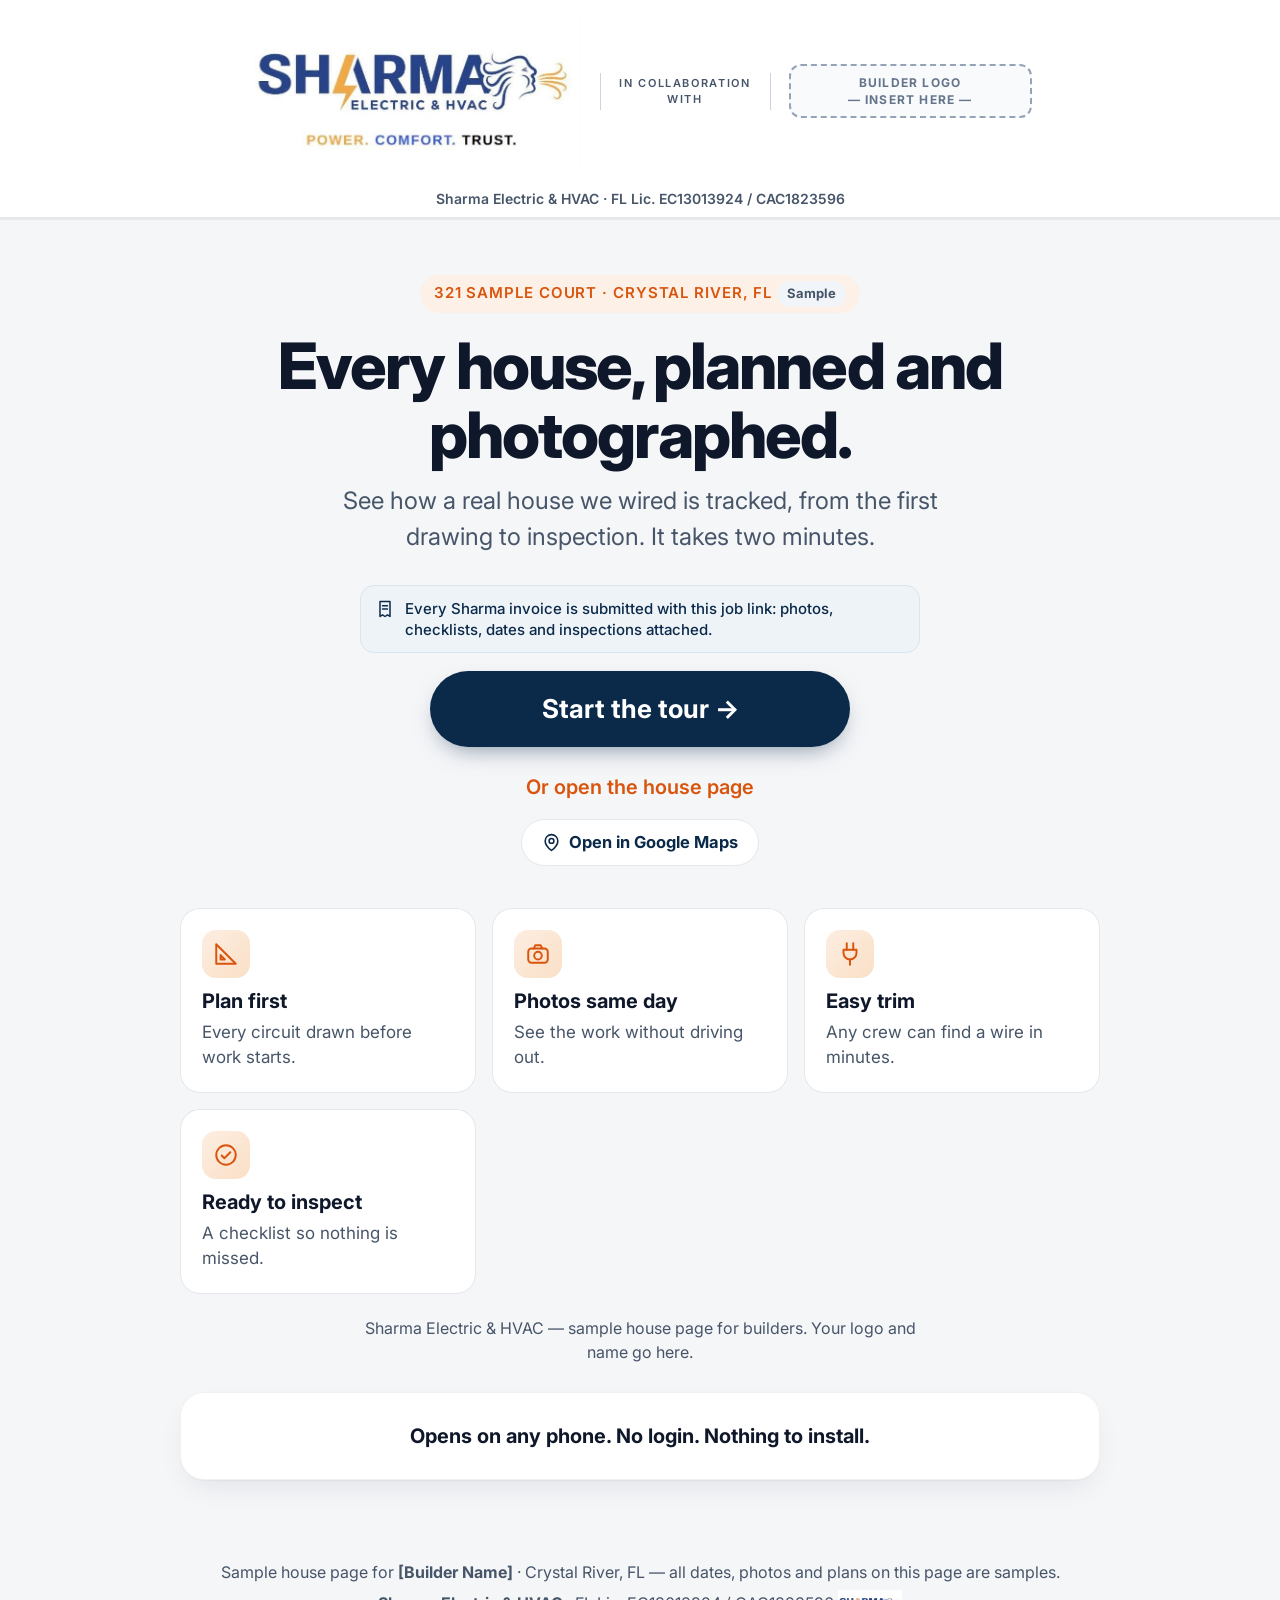
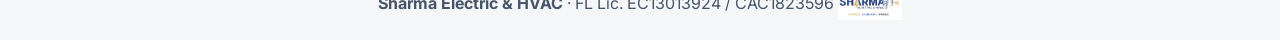
==== index.html @ 160b7bfc "Initial import from Cloudflare Pages" ====
<!doctype html>
<html lang="en">
<head>
<meta charset="utf-8" />
<meta name="viewport" content="width=device-width, initial-scale=1, viewport-fit=cover" />
<meta name="color-scheme" content="light" />
<link rel="icon" href="data:," />
<title>Sample House · Any Builder (Template)</title>
<link rel="preconnect" href="https://fonts.googleapis.com" />
<link rel="preconnect" href="https://fonts.gstatic.com" crossorigin />
<link href="https://fonts.googleapis.com/css2?family=Inter:wght@400;500;600;700;800&display=swap" rel="stylesheet" />
<style>
:root{
  --ink:#0f172a; --navy:#0b2a4a; --navy2:#103a63;
  --mut:#475569; --orange:#f26a1b; --orange-d:#d9550d;
  --line:#e5e7eb; --bg:#f5f6f8; --card:#ffffff; --soft:#f8fafc;
  --green:#16a34a; --green-bg:#f0fdf4; --chip:#fdf0e6;
}
*{box-sizing:border-box}
html{scroll-behavior:smooth;-webkit-text-size-adjust:100%}
html,body{overflow-x:hidden}
body{margin:0;font-family:Inter,system-ui,-apple-system,"Segoe UI",sans-serif;background:var(--bg);color:var(--ink);font-size:20px;line-height:1.5;-webkit-font-smoothing:antialiased}
img{max-width:100%}
button{font-family:inherit}
/* ---------- header (original logorow) ---------- */
.top{background:#fff;border-bottom:1px solid var(--line);box-shadow:0 1px 0 rgba(15,23,42,.06)}
.top .in2{max-width:1080px;margin:auto;display:flex;flex-direction:column;align-items:center;gap:10px;padding:12px 10px 10px}
.logorow{display:flex;flex-wrap:nowrap;align-items:center;justify-content:center;gap:2%;width:100%;max-width:900px}
.logorow img{display:block;height:auto;object-fit:contain}
.logorow img.sharma{width:37%}
.collab{width:19%;flex:none;font-size:clamp(6px,1.65vw,11px);line-height:1.5;font-weight:600;color:#475569;text-transform:uppercase;letter-spacing:.15em;text-align:center;align-self:center;border-left:1px solid #cbd5e1;border-right:1px solid #cbd5e1;padding:2px 4px}
.logorow .builder-slot{width:27%;flex:none}
.builder-slot{display:inline-flex;align-items:center;justify-content:center;border:2px dashed #94a3b8;border-radius:12px;background:#f8fafc;color:#64748b;font-weight:700;text-transform:uppercase;letter-spacing:.1em;text-align:center;line-height:1.45}
.logorow .builder-slot{min-height:52px;padding:8px 6px;font-size:clamp(7px,1.8vw,12px)}
.builder-slot.house{margin-top:10px;padding:14px 26px;font-size:13px}
.lic2{display:block;text-align:center;font-size:14px;font-weight:600;color:var(--mut);padding:8px 12px;border-bottom:1px solid var(--line);background:#fff}
/* ---------- layout ---------- */
.wrap{max-width:1080px;margin:auto;padding:0 20px 40px}
@media(min-width:900px){.wrap{max-width:960px}}
.view{display:none}
.view.on{display:block}
/* ---------- hero / landing ---------- */
.hero{text-align:center;padding:56px 0 32px}
.eyebrow{display:inline-block;font-weight:600;font-size:15px;letter-spacing:.06em;text-transform:uppercase;color:var(--orange-d);background:var(--chip);border-radius:999px;padding:6px 14px}
.tag{display:inline-block;background:#f1f5f9;border-radius:99px;padding:3px 10px;font-size:13px;font-weight:700;color:#475569;text-transform:none;letter-spacing:0;vertical-align:middle}
h1{font-size:clamp(36px,7vw,64px);line-height:1.08;letter-spacing:-.03em;font-weight:800;margin:18px auto 14px;max-width:820px}
.lead{font-size:clamp(20px,2.4vw,24px);color:var(--mut);max-width:640px;margin:0 auto 30px}
.inv{box-sizing:border-box;display:flex;gap:10px;align-items:flex-start;text-align:left;margin:18px auto 0;max-width:560px;width:100%;background:#eef3f8;border:1px solid #d9e4ef;color:var(--navy);border-radius:14px;padding:12px 14px;font-size:15px;font-weight:500;line-height:1.4}
.inv svg{flex:none;margin-top:1px}
.btn{display:inline-flex;align-items:center;justify-content:center;gap:10px;min-height:64px;padding:0 34px;border-radius:999px;font-weight:700;font-size:22px;text-decoration:none;border:0;cursor:pointer;transition:transform .15s,background .15s;background:#fff;color:var(--ink);box-shadow:0 0 0 1px var(--line) inset}
.btn:active{transform:scale(.97)}
.btn.pri{background:var(--navy);color:#fff;box-shadow:0 10px 24px -10px rgba(11,42,74,.55)}
.btn.pri:hover{background:var(--navy2)}
.btn.big{min-height:76px;font-size:26px;padding:0 44px;width:100%;max-width:420px}
.link{display:block;margin:18px auto 0;width:fit-content;font-weight:600;color:var(--orange-d);text-decoration:none;font-size:20px;padding:10px;background:none;border:0;cursor:pointer}
.maplink{display:inline-flex;align-items:center;justify-content:center;gap:8px;margin-top:10px;padding:10px 20px;border-radius:999px;background:#fff;border:1px solid var(--line);color:var(--navy);font-weight:700;font-size:16.5px;text-decoration:none}
.maplink:hover{border-color:var(--orange);color:var(--orange-d)}
.feat{display:grid;gap:16px;grid-template-columns:repeat(auto-fit,minmax(220px,1fr));margin:10px 0 0}
.feat div{background:#fff;border-radius:20px;padding:22px;box-shadow:0 0 0 1px var(--line) inset}
.feat .i{display:inline-grid;place-items:center;width:48px;height:48px;border-radius:14px;background:linear-gradient(135deg,#fdeee2,#fadfc6);color:var(--orange-d)}
.feat b{display:block;font-size:20px;margin:8px 0 4px}
.feat small{color:var(--mut);font-size:17px;display:block}
/* ---------- cards / generic ---------- */
.card{background:#fff;border:1px solid rgba(15,23,42,.06);border-radius:24px;box-shadow:0 1px 2px rgba(15,23,42,.04),0 12px 32px -12px rgba(15,23,42,.12);padding:28px;margin:20px 0;animation:fu .5s ease both}
@keyframes fu{from{opacity:0;transform:translateY(10px)}to{opacity:1;transform:none}}
@media (prefers-reduced-motion: reduce){.card{animation:none}.slide.on{animation:none!important}}
.card h2{font-size:clamp(26px,3.5vw,34px);letter-spacing:-.02em;margin:0 0 8px;line-height:1.2}
.card h3{font-size:20px;letter-spacing:-.01em;color:var(--ink);margin:22px 0 6px}
.card p{color:var(--mut);margin:0 0 18px}
.grid{display:grid;gap:16px;grid-template-columns:repeat(auto-fill,minmax(300px,1fr))}
figure{margin:0;background:#fff;border-radius:18px;overflow:hidden;box-shadow:0 1px 2px rgba(0,0,0,.05),0 6px 20px rgba(15,23,42,.06)}
figure img{display:block;width:100%;aspect-ratio:4/3;object-fit:cover}
figcaption{padding:14px 16px;font-weight:600;font-size:18px}
figcaption small{color:#64748b;font-weight:600}
.sheet{display:block;border-radius:16px;overflow:hidden;box-shadow:0 0 0 1px var(--line)}
.sheet img{display:block;width:100%}
.two{display:grid;gap:16px;grid-template-columns:repeat(auto-fit,minmax(300px,1fr))}
.cap{margin-top:10px}
.ck{list-style:none;padding:0;margin:0;display:grid;gap:10px;grid-template-columns:repeat(auto-fill,minmax(260px,1fr))}
.ck li{display:flex;gap:12px;align-items:center;background:var(--green-bg);border-radius:14px;padding:14px 16px;font-weight:600;font-size:18px}
.ck li:before{content:"✓";flex:0 0 30px;height:30px;border-radius:50%;background:var(--green);color:#fff;display:grid;place-items:center;font-weight:800}
.stages{display:flex;gap:8px;flex-wrap:wrap;margin-top:6px}
.stages span{padding:9px 14px;border-radius:999px;background:#fff;border:1px solid #e2e8f0;color:var(--mut);font-weight:600;font-size:15px}
.stages span.on{background:var(--navy);border-color:var(--navy);color:#fff;box-shadow:0 4px 14px -6px rgba(11,42,74,.6)}
.datebox{background:var(--soft);border-radius:14px;padding:14px 16px}
.datebox .k{font-size:15px;font-weight:700;color:var(--orange-d);text-transform:uppercase;letter-spacing:.04em;display:block}
.datebox .d{font-size:24px;font-weight:800;margin-top:4px;display:block}
.dates{display:grid;gap:12px;margin-top:10px}
.note{font-size:16px;color:var(--mut)}
/* house hero info (original jinfo) */
.jinfo{margin:14px auto 0;text-align:center}
.jaddr{font-size:18px;font-weight:600;color:#334155}
.jaddr a{display:inline-flex;align-items:center;gap:6px;color:var(--orange-d);text-decoration:none;font-weight:600;border-bottom:1px solid rgba(217,85,13,.35)}
.jaddr a:hover{border-bottom-color:var(--orange-d)}
.jlab{margin-top:12px;font-size:12px;font-weight:700;letter-spacing:.12em;text-transform:uppercase;color:#64748b}
.jval{font-size:17px;font-weight:700;color:var(--ink)}
.partner-chip{display:inline-flex;align-items:center;justify-content:center;background:#fff;border:1px solid var(--line);border-radius:12px;padding:7px 14px;box-shadow:0 1px 3px rgba(15,23,42,.06);line-height:0;margin-top:10px}
.partner-chip img{height:36px;width:auto;display:block;object-fit:contain}
/* ---------- tour ---------- */
.prog{height:8px;background:#e5e7eb;border-radius:99px;overflow:hidden;margin:22px 0 10px}
.prog i{display:block;height:100%;background:linear-gradient(90deg,var(--orange),#ff8b3d);border-radius:99px;transition:width .45s cubic-bezier(.2,.8,.2,1)}
.stepn{font-weight:700;color:var(--orange-d);font-size:17px;letter-spacing:.04em;text-transform:uppercase}
.slide{display:none}
.slide.on{display:block;animation:sin .45s cubic-bezier(.2,.8,.2,1)}
.slide.back{animation:sinb .45s cubic-bezier(.2,.8,.2,1)}
.slide .card{margin-top:10px}
@keyframes sin{from{opacity:0;transform:translateX(40px)}to{opacity:1;transform:none}}
@keyframes sinb{from{opacity:0;transform:translateX(-40px)}to{opacity:1;transform:none}}
.nav{position:sticky;bottom:0;background:linear-gradient(transparent,var(--bg) 30%);padding:24px 0 16px;display:flex;gap:12px}
.nav .btn{flex:1;min-height:70px;font-size:24px;white-space:nowrap;padding:0 18px}
.tb{font-size:19px;line-height:1.45;padding-left:22px;margin:10px 0 16px}
.tb li{margin:6px 0}
.tgrid{display:grid;gap:14px}
.tck{margin-top:16px;font-size:16px;line-height:2}
.tck .chip{display:inline-block;background:#ecfdf5;color:#065f46;border-radius:99px;padding:2px 12px;margin:2px 4px 2px 0;font-weight:600;line-height:1.6}
.vis{background:linear-gradient(135deg,#0f172a,#103a63);color:#fff;border-radius:18px;padding:34px 20px;text-align:center;font-size:20px}
.vis span{display:block;font-size:56px;margin-bottom:8px}
.mapbox{border:1px solid #e2e8f0;border-radius:12px;overflow:hidden;background:#fff}
/* ---------- grouped checklists (original .rgd look) ---------- */
.rgd{border:1px solid #e2e8f0;border-radius:14px;margin-top:10px;background:#fff;overflow:hidden}
.rgd>button{width:100%;display:flex;justify-content:space-between;align-items:center;gap:10px;background:#fff;border:0;padding:14px 16px;cursor:pointer;text-align:left;color:var(--ink)}
.rgd>button .t{font-weight:800;font-size:17px}
.rgd>button .rgc{margin-left:auto;font-size:14px;font-weight:700;background:#f1f5f9;border-radius:99px;padding:2px 10px;color:#475569;white-space:nowrap}
.rgd>button .rgc.done{background:#ecfdf5;color:#065f46}
.rgd>button .chev{color:#64748b;font-size:15px}
.rgd .items{display:none;padding:0 12px 12px}
.rgd.open .items{display:block}
.rgd .items button{display:flex;gap:12px;align-items:flex-start;width:100%;text-align:left;background:none;border:0;border-top:1px solid #f1f5f9;padding:10px 6px;font-size:16px;line-height:1.35;color:var(--ink);cursor:pointer}
.rgd .items .box{flex:0 0 24px;height:24px;border-radius:6px;border:2px solid #cbd5e1;display:grid;place-items:center;color:#fff;font-size:15px;font-weight:800;margin-top:1px;background:#fff}
.rgd .items button.done .box{background:var(--navy);border-color:var(--navy)}
.rgd .items button.done .txt{color:#64748b;text-decoration:line-through}
/* ---------- materials legend / list ---------- */
.mleg{display:grid;grid-template-columns:1fr 1fr;gap:8px;margin-top:14px}
.mleg a,.mleg div{display:flex;align-items:center;gap:8px;background:#f8fafc;border-radius:12px;padding:8px 10px;font-size:15px;line-height:1.25;color:inherit;text-decoration:none}
.mleg svg{flex:none}
.lg{list-style:none;padding:0;margin:16px 0 0;display:grid;gap:10px}
.lg li{display:flex;gap:12px;align-items:flex-start;background:#f8fafc;border-radius:14px;padding:12px 14px;font-size:17px}
.lg .pn{flex:none;width:30px;height:30px;border-radius:50%;background:var(--navy);color:#fff;font-weight:800;display:grid;place-items:center;font-size:16px}
.lg small{display:block;color:var(--mut);font-size:15px;margin-top:2px}
/* ---------- panel schedule (original swipe table) ---------- */
.pshd{margin-top:12px;font-size:16px}
.psx{overflow-x:auto;-webkit-overflow-scrolling:touch;border:2px solid #0f172a;border-radius:8px;margin-top:8px;background:#fff}
.psi,.ps{border-collapse:collapse;font-size:12px;white-space:nowrap;width:100%;font-family:Arial,sans-serif}
.psi th,.psi td{border:1px solid #cbd5e1;padding:4px 8px;text-align:left}
.psi th{background:#f1f5f9}
.ps th{background:#111;color:#fff;padding:6px 8px;text-align:left}
.ps td{border-bottom:1px solid #e2e8f0;border-right:1px solid #e2e8f0;padding:6px 8px}
.ps tbody tr:nth-child(even){background:#f8fafc}
.ps td.n{text-align:right}
.ps td.b{font-weight:700}
.ps td.ph{border-left:2px solid #111}
.ps td.sp{color:#9ca3af}
.ps tfoot td{background:#e5e7eb;border-top:2px solid #111;padding:8px;font-weight:700}
.schednote{background:#ecfdf5;border-radius:14px;padding:12px 14px;margin-top:14px;font-size:16px;color:var(--ink)}
/* ---------- plans list / footer ---------- */
.list a{display:flex;justify-content:space-between;align-items:center;min-height:60px;padding:0 18px;border-top:1px solid var(--line);color:var(--ink);text-decoration:none;font-weight:600;font-size:19px}
.list a:after{content:"›";font-size:30px;color:#94a3b8}
.list a:first-child{border-top:0}
.foot{text-align:center;color:var(--mut);font-size:16px;padding:20px}
.foot img{height:30px;width:auto;vertical-align:middle}
@media(max-width:600px){
  body{font-size:18px}
  .card{padding:20px;border-radius:20px}
  .hero{padding:36px 0 20px}
  .collab{letter-spacing:.1em}
  .mleg{grid-template-columns:1fr 1fr}
}
</style>
</head>
<body>

<header class="top">
  <div class="in2">
    <div class="logorow">
      <img class="sharma" src="assets/img-0f20554ae9128a12.png" alt="Sharma Electric &amp; HVAC" />
      <span class="collab">In collaboration with</span>
      <span class="builder-slot" role="img" aria-label="Builder logo placeholder — insert builder logo here">Builder logo<br />— insert here —</span>
    </div>
  </div>
  <div class="lic2">Sharma Electric &amp; HVAC · FL Lic. EC13013924 / CAC1823596</div>
</header>

<main class="wrap">

<!-- ================= LANDING ================= -->
<section class="view on" id="view-landing">
  <div class="hero">
    <span class="eyebrow">321 Sample Court · Crystal River, FL <span class="tag">Sample</span></span>
    <h1>Every house, planned and photographed.</h1>
    <p class="lead">See how a real house we wired is tracked, from the first drawing to inspection. It takes two minutes.</p>
    <div class="inv"><svg viewBox="0 0 24 24" width="20" height="20" fill="none" stroke="currentColor" stroke-width="1.8" stroke-linecap="round" stroke-linejoin="round" aria-hidden="true"><path d="M6 3h12v18l-3-2-3 2-3-2-3 2V3z"/><path d="M9 8h6M9 12h6"/></svg><span>Every Sharma invoice is submitted with this job link: photos, checklists, dates and inspections attached.</span></div>
    <div style="height:18px"></div>
    <button class="btn pri big" data-go="tour">Start the tour →</button>
    <button class="link" data-go="house">Or open the house page</button>
    <div><a class="maplink" href="https://www.google.com/maps/search/?api=1&query=321+Sample+Court+Crystal+River+FL" target="_blank" rel="noopener"><svg viewBox="0 0 24 24" width="19" height="19" fill="none" stroke="currentColor" stroke-width="2" stroke-linecap="round" stroke-linejoin="round" aria-hidden="true"><path d="M20 10c0 6-8 12-8 12S4 16 4 10a8 8 0 1 1 16 0z"/><circle cx="12" cy="10" r="3"/></svg>Open in Google Maps</a></div>
  </div>

  <div class="feat">
    <div>
      <span class="i"><svg viewBox="0 0 24 24" width="26" height="26" fill="none" stroke="currentColor" stroke-width="1.8" stroke-linecap="round" stroke-linejoin="round"><path d="M3 21V3l18 18H3z"/><path d="M7 17v-4l4 4H7z"/></svg></span>
      <b>Plan first</b>
      <small>Every circuit drawn before work starts.</small>
    </div>
    <div>
      <span class="i"><svg viewBox="0 0 24 24" width="26" height="26" fill="none" stroke="currentColor" stroke-width="1.8" stroke-linecap="round" stroke-linejoin="round"><rect x="3" y="7" width="18" height="13" rx="3"/><circle cx="12" cy="13.5" r="3.5"/><path d="M8 7l1.5-3h5L16 7"/></svg></span>
      <b>Photos same day</b>
      <small>See the work without driving out.</small>
    </div>
    <div>
      <span class="i"><svg viewBox="0 0 24 24" width="26" height="26" fill="none" stroke="currentColor" stroke-width="1.8" stroke-linecap="round" stroke-linejoin="round"><path d="M9 2v6M15 2v6"/><path d="M6 8h12v3a6 6 0 0 1-12 0V8z"/><path d="M12 17v5"/></svg></span>
      <b>Easy trim</b>
      <small>Any crew can find a wire in minutes.</small>
    </div>
    <div>
      <span class="i"><svg viewBox="0 0 24 24" width="26" height="26" fill="none" stroke="currentColor" stroke-width="1.8" stroke-linecap="round" stroke-linejoin="round"><circle cx="12" cy="12" r="9"/><path d="M8 12.5l2.5 2.5L16 9.5"/></svg></span>
      <b>Ready to inspect</b>
      <small>A checklist so nothing is missed.</small>
    </div>
  </div>

  <p style="text-align:center;color:var(--mut);font-size:16px;margin:22px auto 0;max-width:560px">Sharma Electric &amp; HVAC — sample house page for builders. Your logo and name go here.</p>

  <div class="card" style="margin-top:28px;text-align:center"><b>Opens on any phone. No login. Nothing to install.</b></div>
</section>

<!-- ================= TOUR ================= -->
<section class="view" id="view-tour">
  <div class="prog"><i id="tourProg" style="width:12.5%"></i></div>
  <div class="stepn" id="tourStepN">Step 1 of 8</div>

  <div class="slides" id="slides">
    <!-- Step 1 -->
    <div class="slide on">
      <div class="card">
        <h2>The plan comes first</h2>
        <p>Engineered plan sheets before any wire goes in.</p>
        <ul class="tb">
          <li>We draw the whole house: every circuit, the panel and the load math.</li>
          <li>You get the full set on your phone. Tap a sheet to zoom.</li>
          <li>The panel schedule comes from the plan.</li>
        </ul>
        <div class="two">
          <div><a class="sheet" href="assets/img-1140d9c81fb94360.jpg" target="_blank" rel="noopener"><img src="assets/img-1140d9c81fb94360.jpg" alt="Sample engineered plan sheet — panel schedule and load calculation" loading="lazy" /></a><p class="cap"><b>Panel schedule and load math</b></p></div>
          <div><a class="sheet" href="assets/img-7980eacc5211bc73.jpg" target="_blank" rel="noopener"><img src="assets/img-7980eacc5211bc73.jpg" alt="Sample engineered plan sheet — branch circuit plan for the whole house" loading="lazy" /></a><p class="cap"><b>Every circuit in the house</b></p></div>
        </div>
        <div class="tck"><b>Checklist:</b> <span class="chip">✓ Plan set</span><span class="chip">✓ Panel schedule</span></div>
      </div>
    </div>

    <!-- Step 2 -->
    <div class="slide">
      <div class="card">
        <h2>Job start</h2>
        <p>The job opens in the app the day we start.</p>
        <ul class="tb">
          <li>Supply pick and rough-in dates show on the house page.</li>
          <li>You see the stage at the top of the house page.</li>
          <li>No login. Opens on any phone.</li>
        </ul>
        <div class="vis"><span>📋</span><b>Job started</b></div>
        <div class="tck"><b>Checklist:</b> <span class="chip">✓ Supply pick date</span><span class="chip">✓ Rough-in date</span></div>
      </div>
    </div>

    <!-- Step 3 -->
    <div class="slide">
      <div class="card">
        <h2>Rough-In &amp; Inspection</h2>
        <p>Boxes and wire done neat, photographed, then inspected.</p>
        <ul class="tb">
          <li>Boxes set solid and at the same height; cable stapled flat; kick plates where wire passes studs.</li>
          <li>Our crew photographs each room before the walls close. You see them the same day.</li>
          <li>Inspection date is auto-checked with the county and shows on the house page.</li>
        </ul>
        <div class="tgrid">
          <figure><img src="assets/img-ce3f59f66367f861.jpg" alt="Sample photo — electrical box mounted solid to a stud" loading="lazy" /><figcaption>Box mounted solid to the stud</figcaption></figure>
          <figure><img src="assets/img-b1c3f8e79a6feeed.jpg" alt="Sample photo — cable stapled flat to furring strips" loading="lazy" /><figcaption>Cable stapled flat to furring strips</figcaption></figure>
          <figure><img src="assets/img-2ad334c63e9e3b1b.jpg" alt="Sample photo — room roughed in, ready to inspect" loading="lazy" /><figcaption>Room roughed in, ready to inspect</figcaption></figure>
        </div>
        <div class="tck"><b>Checklist:</b> <span class="chip">✓ Kick plates, furring strips</span><span class="chip">✓ Neat switch boxes</span><span class="chip">✓ Rough inspection checklist</span></div>
      </div>
    </div>

    <!-- Step 4 -->
    <div class="slide">
      <div class="card">
        <h2>Trim-out: devices</h2>
        <p>After paint, devices and plates go in.</p>
        <ul class="tb">
          <li>TR (tamper-resistant) receptacles inside.</li>
          <li>WR receptacles with in-use covers outside.</li>
          <li>GFCI and AFCI tested.</li>
        </ul>
        <div class="tgrid">
          <figure><img src="assets/img-b0a2884f3193ca3c.jpg" alt="Sample photo — devices and plates installed straight and tight" loading="lazy" /><figcaption><b>Devices and plates straight and tight</b><br /><small>Sample photo</small></figcaption></figure>
          <figure><img src="assets/img-b2767102622f5f73.jpg" alt="Sample photo — exterior WR receptacle with in-use cover" loading="lazy" /><figcaption><b>Exterior and garage: WR receptacles, in-use covers</b><br /><small>Sample photo</small></figcaption></figure>
          <figure><img src="assets/img-cf316d17219fbdb4.jpg" alt="Sample photo — GFCI receptacle tested" loading="lazy" /><figcaption><b>GFCI / AFCI tested</b><br /><small>Sample photo</small></figcaption></figure>
        </div>
        <div class="tck"><b>Checklist:</b> <span class="chip">✓ Devices and plates</span><span class="chip">✓ GFCI / AFCI tested</span><span class="chip">✓ Exterior WR</span></div>
      </div>
    </div>

    <!-- Step 5 -->
    <div class="slide">
      <div class="card">
        <h2>Trim-out: lights and safety</h2>
        <p>Lights, fans and smoke detectors.</p>
        <ul class="tb">
          <li>Recessed lights trimmed and working.</li>
          <li>Fans balanced; chandeliers, pendants and vanity lights hung.</li>
          <li>Smoke detectors on and tested.</li>
        </ul>
        <div class="tgrid">
          <figure><img src="assets/img-b51a93cc1c4ee19c.jpg" alt="Sample photo — recessed lights trimmed and working" loading="lazy" /><figcaption><b>Recessed lights trimmed and working</b><br /><small>Sample photo</small></figcaption></figure>
          <figure><img src="assets/img-3ae8bc2fd80cecdb.jpg" alt="Sample photo — ceiling fan hung and balanced" loading="lazy" /><figcaption><b>Ceiling fans hung, balanced, working</b><br /><small>Sample photo</small></figcaption></figure>
          <figure><img src="assets/img-361f966691baf8df.jpg" alt="Sample photo — pendants over the kitchen island" loading="lazy" /><figcaption><b>Pendants over the island</b><br /><small>Sample photo</small></figcaption></figure>
          <figure><img src="assets/img-712b46f29dba951f.jpg" alt="Sample photo — smoke detector installed and tested" loading="lazy" /><figcaption><b>Smoke detectors on and tested</b><br /><small>Sample photo</small></figcaption></figure>
        </div>
        <div class="tck"><b>Checklist:</b> <span class="chip">✓ Recessed lights</span><span class="chip">✓ Fans</span><span class="chip">✓ Pendants</span><span class="chip">✓ Smoke detectors</span></div>
      </div>
    </div>

    <!-- Step 6 -->
    <div class="slide">
      <div class="card">
        <h2>Equipment hookups</h2>
        <p>Where each material goes.</p>
        <ul class="tb">
          <li>AC disconnect at the outdoor condenser.</li>
          <li>Carflex whip to the water heater.</li>
          <li>Tap a symbol on the plan to see a sample photo.</li>
        </ul>
        <div class="mapbox"><svg viewBox="0 0 636 496" style="width:100%;height:auto;display:block;background:#fff;font-family:Arial,sans-serif" role=img><rect x="4" y="4" width="628" height="488" fill="none" stroke="#0f172a" stroke-width="1.5"/><rect x="20" y="20" width="540" height="380" fill="#fff" stroke="#334155" stroke-width="7"/><line x1="180" y1="20" x2="180" y2="230" stroke="#334155" stroke-width="4"/><line x1="180" y1="230" x2="20" y2="230" stroke="#334155" stroke-width="4"/><line x1="110" y1="230" x2="110" y2="400" stroke="#334155" stroke-width="4"/><line x1="300" y1="20" x2="300" y2="170" stroke="#334155" stroke-width="4"/><line x1="180" y1="170" x2="360" y2="170" stroke="#334155" stroke-width="4"/><line x1="360" y1="20" x2="360" y2="170" stroke="#334155" stroke-width="4"/><line x1="420" y1="20" x2="420" y2="230" stroke="#334155" stroke-width="4"/><line x1="420" y1="230" x2="560" y2="230" stroke="#334155" stroke-width="4"/><line x1="420" y1="120" x2="560" y2="120" stroke="#334155" stroke-width="4"/><line x1="300" y1="230" x2="420" y2="230" stroke="#334155" stroke-width="4"/><line x1="300" y1="230" x2="300" y2="320" stroke="#334155" stroke-width="4"/><line x1="180" y1="320" x2="300" y2="320" stroke="#334155" stroke-width="4"/><line x1="180" y1="230" x2="180" y2="320" stroke="#334155" stroke-width="4"/><rect x="171" y="181" width="18" height="18" fill="#fff"/><rect x="291" y="111" width="18" height="18" fill="#fff"/><rect x="351" y="111" width="18" height="18" fill="#fff"/><rect x="411" y="181" width="18" height="18" fill="#fff"/><rect x="411" y="81" width="18" height="18" fill="#fff"/><rect x="241" y="161" width="18" height="18" fill="#fff"/><rect x="131" y="221" width="18" height="18" fill="#fff"/><rect x="230" y="394" width="40" height="12" fill="#fff"/><path d="M230 400 A40 40 0 0 1 270 360" fill="none" stroke="#94a3b8" stroke-dasharray="3 3"/><text x="100" y="40" text-anchor="middle" font-size="11" font-weight="700" fill="#94a3b8" letter-spacing=".5"><tspan class=en>BED 2</tspan></text><text x="240" y="40" text-anchor="middle" font-size="11" font-weight="700" fill="#94a3b8" letter-spacing=".5"><tspan class=en>BED 3</tspan></text><text x="330" y="40" text-anchor="middle" font-size="11" font-weight="700" fill="#94a3b8" letter-spacing=".5"><tspan class=en>BATH 2</tspan></text><text x="490" y="40" text-anchor="middle" font-size="11" font-weight="700" fill="#94a3b8" letter-spacing=".5"><tspan class=en>MASTER BED</tspan></text><text x="490" y="150" text-anchor="middle" font-size="11" font-weight="700" fill="#94a3b8" letter-spacing=".5"><tspan class=en>MASTER BATH</tspan></text><text x="390" y="60" text-anchor="middle" font-size="11" font-weight="700" fill="#94a3b8" letter-spacing=".5"><tspan class=en>W.I.C.</tspan></text><text x="65" y="250" text-anchor="middle" font-size="11" font-weight="700" fill="#94a3b8" letter-spacing=".5"><tspan class=en>GARAGE</tspan></text><text x="145" y="250" text-anchor="middle" font-size="11" font-weight="700" fill="#94a3b8" letter-spacing=".5"><tspan class=en>LAUNDRY</tspan></text><text x="240" y="250" text-anchor="middle" font-size="11" font-weight="700" fill="#94a3b8" letter-spacing=".5"><tspan class=en>FOYER / STAIR</tspan></text><text x="360" y="250" text-anchor="middle" font-size="11" font-weight="700" fill="#94a3b8" letter-spacing=".5"><tspan class=en>KITCHEN</tspan></text><text x="490" y="250" text-anchor="middle" font-size="11" font-weight="700" fill="#94a3b8" letter-spacing=".5"><tspan class=en>LIVING</tspan></text><text x="240" y="340" text-anchor="middle" font-size="11" font-weight="700" fill="#94a3b8" letter-spacing=".5"><tspan class=en>DINING</tspan></text><text x="240" y="190" text-anchor="middle" font-size="11" font-weight="700" fill="#94a3b8" letter-spacing=".5"><tspan class=en>HALL</tspan></text><rect x="335" y="290" width="70" height="30" rx="3" fill="#f1f5f9" stroke="#64748b"/><rect x="572" y="250" width="44" height="44" rx="4" fill="#f1f5f9" stroke="#0f172a" stroke-width="2"/><circle cx="594" cy="272" r="15" fill="none" stroke="#0f172a"/><text x="594" y="308" text-anchor="middle" font-size="9" font-weight="700">AC</text><title>AC disconnect</title><rect x="566" y="214" width="20" height="16" fill="#fff" stroke="#0f172a" stroke-width="2"/><line x1="566" y1="230" x2="586" y2="214" stroke="#0f172a"/><text x="590" y="225" font-size="8" font-weight="800">DISC</text></a><circle cx="604" cy="212" r="10" fill="#0d9488" stroke="#fff" stroke-width="2"/><text x="604" y="216" text-anchor="middle" font-size="11" font-weight="800" fill="#fff">1</text><title>Carflex whip to water heater</title><circle cx="45" cy="300" r="13" fill="#f1f5f9" stroke="#0f172a" stroke-width="2"/><text x="45" y="303" text-anchor="middle" font-size="8" font-weight="800">WH</text><path d="M28 360 C 20 340, 30 320, 38 311" fill="none" stroke="#ea580c" stroke-width="3" stroke-dasharray="5 3"/></a><circle cx="70" cy="300" r="10" fill="#0d9488" stroke="#fff" stroke-width="2"/><text x="70" y="304" text-anchor="middle" font-size="11" font-weight="800" fill="#fff">2</text><a href="assets/img-88797feb93a6f3c3.jpg" target="_blank"><title>Siemens panel</title><rect x="24" y="352" width="10" height="34" fill="#0f172a"/><text x="40" y="375" font-size="8" font-weight="800">PANEL</text></a><circle cx="62" cy="384" r="10" fill="#0d9488" stroke="#fff" stroke-width="2"/><text x="62" y="388" text-anchor="middle" font-size="11" font-weight="800" fill="#fff">5</text><a href="assets/img-b51a93cc1c4ee19c.jpg" target="_blank"><title>Recessed light</title><circle cx="60" cy="90" r="6" fill="#fff" stroke="#0f172a" stroke-width="1.6"/><circle cx="60" cy="90" r="2" fill="#0f172a"/></a><a href="assets/img-b51a93cc1c4ee19c.jpg" target="_blank"><title>Recessed light</title><circle cx="140" cy="90" r="6" fill="#fff" stroke="#0f172a" stroke-width="1.6"/><circle cx="140" cy="90" r="2" fill="#0f172a"/></a><a href="assets/img-b51a93cc1c4ee19c.jpg" target="_blank"><title>Recessed light</title><circle cx="60" cy="170" r="6" fill="#fff" stroke="#0f172a" stroke-width="1.6"/><circle cx="60" cy="170" r="2" fill="#0f172a"/></a><a href="assets/img-b51a93cc1c4ee19c.jpg" target="_blank"><title>Recessed light</title><circle cx="140" cy="170" r="6" fill="#fff" stroke="#0f172a" stroke-width="1.6"/><circle cx="140" cy="170" r="2" fill="#0f172a"/></a><a href="assets/img-b51a93cc1c4ee19c.jpg" target="_blank"><title>Recessed light</title><circle cx="220" cy="90" r="6" fill="#fff" stroke="#0f172a" stroke-width="1.6"/><circle cx="220" cy="90" r="2" fill="#0f172a"/></a><a href="assets/img-b51a93cc1c4ee19c.jpg" target="_blank"><title>Recessed light</title><circle cx="260" cy="130" r="6" fill="#fff" stroke="#0f172a" stroke-width="1.6"/><circle cx="260" cy="130" r="2" fill="#0f172a"/></a><a href="assets/img-b51a93cc1c4ee19c.jpg" target="_blank"><title>Recessed light</title><circle cx="470" cy="170" r="6" fill="#fff" stroke="#0f172a" stroke-width="1.6"/><circle cx="470" cy="170" r="2" fill="#0f172a"/></a><a href="assets/img-b51a93cc1c4ee19c.jpg" target="_blank"><title>Recessed light</title><circle cx="520" cy="170" r="6" fill="#fff" stroke="#0f172a" stroke-width="1.6"/><circle cx="520" cy="170" r="2" fill="#0f172a"/></a><a href="assets/img-b51a93cc1c4ee19c.jpg" target="_blank"><title>Recessed light</title><circle cx="210" cy="200" r="6" fill="#fff" stroke="#0f172a" stroke-width="1.6"/><circle cx="210" cy="200" r="2" fill="#0f172a"/></a><a href="assets/img-b51a93cc1c4ee19c.jpg" target="_blank"><title>Recessed light</title><circle cx="270" cy="200" r="6" fill="#fff" stroke="#0f172a" stroke-width="1.6"/><circle cx="270" cy="200" r="2" fill="#0f172a"/></a><a href="assets/img-b51a93cc1c4ee19c.jpg" target="_blank"><title>Recessed light</title><circle cx="340" cy="200" r="6" fill="#fff" stroke="#0f172a" stroke-width="1.6"/><circle cx="340" cy="200" r="2" fill="#0f172a"/></a><a href="assets/img-b51a93cc1c4ee19c.jpg" target="_blank"><title>Recessed light</title><circle cx="450" cy="300" r="6" fill="#fff" stroke="#0f172a" stroke-width="1.6"/><circle cx="450" cy="300" r="2" fill="#0f172a"/></a><a href="assets/img-b51a93cc1c4ee19c.jpg" target="_blank"><title>Recessed light</title><circle cx="530" cy="300" r="6" fill="#fff" stroke="#0f172a" stroke-width="1.6"/><circle cx="530" cy="300" r="2" fill="#0f172a"/></a><a href="assets/img-b51a93cc1c4ee19c.jpg" target="_blank"><title>Recessed light</title><circle cx="450" cy="370" r="6" fill="#fff" stroke="#0f172a" stroke-width="1.6"/><circle cx="450" cy="370" r="2" fill="#0f172a"/></a><a href="assets/img-b51a93cc1c4ee19c.jpg" target="_blank"><title>Recessed light</title><circle cx="530" cy="370" r="6" fill="#fff" stroke="#0f172a" stroke-width="1.6"/><circle cx="530" cy="370" r="2" fill="#0f172a"/></a><a href="assets/img-b51a93cc1c4ee19c.jpg" target="_blank"><title>Recessed light</title><circle cx="80" cy="280" r="6" fill="#fff" stroke="#0f172a" stroke-width="1.6"/><circle cx="80" cy="280" r="2" fill="#0f172a"/></a><a href="assets/img-b51a93cc1c4ee19c.jpg" target="_blank"><title>Recessed light</title><circle cx="85" cy="340" r="6" fill="#fff" stroke="#0f172a" stroke-width="1.6"/><circle cx="85" cy="340" r="2" fill="#0f172a"/></a><a href="assets/img-b51a93cc1c4ee19c.jpg" target="_blank"><title>Recessed light</title><circle cx="345" cy="270" r="6" fill="#fff" stroke="#0f172a" stroke-width="1.6"/><circle cx="345" cy="270" r="2" fill="#0f172a"/></a><a href="assets/img-b51a93cc1c4ee19c.jpg" target="_blank"><title>Recessed light</title><circle cx="395" cy="270" r="6" fill="#fff" stroke="#0f172a" stroke-width="1.6"/><circle cx="395" cy="270" r="2" fill="#0f172a"/></a><a href="assets/img-b51a93cc1c4ee19c.jpg" target="_blank"><title>Recessed light</title><circle cx="345" cy="345" r="6" fill="#fff" stroke="#0f172a" stroke-width="1.6"/><circle cx="345" cy="345" r="2" fill="#0f172a"/></a><a href="assets/img-b51a93cc1c4ee19c.jpg" target="_blank"><title>Recessed light</title><circle cx="395" cy="345" r="6" fill="#fff" stroke="#0f172a" stroke-width="1.6"/><circle cx="395" cy="345" r="2" fill="#0f172a"/></a><a href="assets/img-3ae8bc2fd80cecdb.jpg" target="_blank"><title>Ceiling fan</title><ellipse cx="490" cy="53.6" rx="5.28" ry="13.200000000000001" fill="#e2e8f0" stroke="#0f172a" stroke-width="1.2" transform="rotate(0 490 68)"/><ellipse cx="490" cy="53.6" rx="5.28" ry="13.200000000000001" fill="#e2e8f0" stroke="#0f172a" stroke-width="1.2" transform="rotate(72 490 68)"/><ellipse cx="490" cy="53.6" rx="5.28" ry="13.200000000000001" fill="#e2e8f0" stroke="#0f172a" stroke-width="1.2" transform="rotate(144 490 68)"/><ellipse cx="490" cy="53.6" rx="5.28" ry="13.200000000000001" fill="#e2e8f0" stroke="#0f172a" stroke-width="1.2" transform="rotate(216 490 68)"/><ellipse cx="490" cy="53.6" rx="5.28" ry="13.200000000000001" fill="#e2e8f0" stroke="#0f172a" stroke-width="1.2" transform="rotate(288 490 68)"/><circle cx="490" cy="68" r="5.28" fill="#0f172a"/><text x="490" y="104" text-anchor="middle" font-size="10" font-weight="700" fill="#0d9488">LARGE FAN</text></a><a href="assets/img-3ae8bc2fd80cecdb.jpg" target="_blank"><title>Ceiling fan</title><ellipse cx="100" cy="118.6" rx="4.18" ry="10.450000000000001" fill="#e2e8f0" stroke="#0f172a" stroke-width="1.2" transform="rotate(0 100 130)"/><ellipse cx="100" cy="118.6" rx="4.18" ry="10.450000000000001" fill="#e2e8f0" stroke="#0f172a" stroke-width="1.2" transform="rotate(72 100 130)"/><ellipse cx="100" cy="118.6" rx="4.18" ry="10.450000000000001" fill="#e2e8f0" stroke="#0f172a" stroke-width="1.2" transform="rotate(144 100 130)"/><ellipse cx="100" cy="118.6" rx="4.18" ry="10.450000000000001" fill="#e2e8f0" stroke="#0f172a" stroke-width="1.2" transform="rotate(216 100 130)"/><ellipse cx="100" cy="118.6" rx="4.18" ry="10.450000000000001" fill="#e2e8f0" stroke="#0f172a" stroke-width="1.2" transform="rotate(288 100 130)"/><circle cx="100" cy="130" r="4.18" fill="#0f172a"/><text x="100" y="161" text-anchor="middle" font-size="10" font-weight="700" fill="#0d9488">SMALL FAN</text></a><a href="assets/img-3ae8bc2fd80cecdb.jpg" target="_blank"><title>Ceiling fan</title><ellipse cx="240" cy="83.6" rx="4.18" ry="10.450000000000001" fill="#e2e8f0" stroke="#0f172a" stroke-width="1.2" transform="rotate(0 240 95)"/><ellipse cx="240" cy="83.6" rx="4.18" ry="10.450000000000001" fill="#e2e8f0" stroke="#0f172a" stroke-width="1.2" transform="rotate(72 240 95)"/><ellipse cx="240" cy="83.6" rx="4.18" ry="10.450000000000001" fill="#e2e8f0" stroke="#0f172a" stroke-width="1.2" transform="rotate(144 240 95)"/><ellipse cx="240" cy="83.6" rx="4.18" ry="10.450000000000001" fill="#e2e8f0" stroke="#0f172a" stroke-width="1.2" transform="rotate(216 240 95)"/><ellipse cx="240" cy="83.6" rx="4.18" ry="10.450000000000001" fill="#e2e8f0" stroke="#0f172a" stroke-width="1.2" transform="rotate(288 240 95)"/><circle cx="240" cy="95" r="4.18" fill="#0f172a"/><text x="240" y="126" text-anchor="middle" font-size="10" font-weight="700" fill="#0d9488">SMALL FAN</text></a><a href="assets/img-3ae8bc2fd80cecdb.jpg" target="_blank"><title>Ceiling fan</title><ellipse cx="490" cy="313.4" rx="7.92" ry="19.8" fill="#e2e8f0" stroke="#0f172a" stroke-width="1.2" transform="rotate(0 490 335)"/><ellipse cx="490" cy="313.4" rx="7.92" ry="19.8" fill="#e2e8f0" stroke="#0f172a" stroke-width="1.2" transform="rotate(72 490 335)"/><ellipse cx="490" cy="313.4" rx="7.92" ry="19.8" fill="#e2e8f0" stroke="#0f172a" stroke-width="1.2" transform="rotate(144 490 335)"/><ellipse cx="490" cy="313.4" rx="7.92" ry="19.8" fill="#e2e8f0" stroke="#0f172a" stroke-width="1.2" transform="rotate(216 490 335)"/><ellipse cx="490" cy="313.4" rx="7.92" ry="19.8" fill="#e2e8f0" stroke="#0f172a" stroke-width="1.2" transform="rotate(288 490 335)"/><circle cx="490" cy="335" r="7.92" fill="#0f172a"/><text x="490" y="383" text-anchor="middle" font-size="10" font-weight="700" fill="#0d9488">LARGE FAN</text></a><a href="assets/img-99748362a0976516.jpg" target="_blank"><title>Chandelier</title><circle cx="240" cy="285" r="11" fill="#fff" stroke="#0f172a" stroke-width="1.6"/><circle cx="240" cy="279" r="2.4" fill="#f59e0b"/><circle cx="245.5" cy="288" r="2.4" fill="#f59e0b"/><circle cx="234.5" cy="288" r="2.4" fill="#f59e0b"/><circle cx="240" cy="285" r="2.4" fill="#f59e0b"/><text x="240" y="309" text-anchor="middle" font-size="9" font-weight="700" fill="#0f172a">CH</text></a><a href="assets/img-99748362a0976516.jpg" target="_blank"><title>Chandelier</title><circle cx="240" cy="370" r="11" fill="#fff" stroke="#0f172a" stroke-width="1.6"/><circle cx="240" cy="364" r="2.4" fill="#f59e0b"/><circle cx="245.5" cy="373" r="2.4" fill="#f59e0b"/><circle cx="234.5" cy="373" r="2.4" fill="#f59e0b"/><circle cx="240" cy="370" r="2.4" fill="#f59e0b"/><text x="240" y="394" text-anchor="middle" font-size="9" font-weight="700" fill="#0f172a">CH</text></a><a href="assets/img-361f966691baf8df.jpg" target="_blank"><title>Pendant</title><circle cx="350" cy="305" r="7" fill="#fde68a" stroke="#0f172a" stroke-width="1.6"/><line x1="345" y1="305" x2="355" y2="305" stroke="#0f172a"/></a><a href="assets/img-361f966691baf8df.jpg" target="_blank"><title>Pendant</title><circle cx="370" cy="305" r="7" fill="#fde68a" stroke="#0f172a" stroke-width="1.6"/><line x1="365" y1="305" x2="375" y2="305" stroke="#0f172a"/></a><a href="assets/img-361f966691baf8df.jpg" target="_blank"><title>Pendant</title><circle cx="390" cy="305" r="7" fill="#fde68a" stroke="#0f172a" stroke-width="1.6"/><line x1="385" y1="305" x2="395" y2="305" stroke="#0f172a"/></a><a href="assets/img-4a5bb28f5a6abede.jpg" target="_blank"><title>Vanity light</title><rect x="313.0" y="151" width="34" height="8" rx="2" fill="#fde68a" stroke="#0f172a" stroke-width="1.4"/><text x="330" y="173" text-anchor="middle" font-size="9" font-weight="700">VL</text></a><a href="assets/img-4a5bb28f5a6abede.jpg" target="_blank"><title>Vanity light</title><rect x="468.0" y="211" width="44" height="8" rx="2" fill="#fde68a" stroke="#0f172a" stroke-width="1.4"/><text x="490" y="233" text-anchor="middle" font-size="9" font-weight="700">VL</text></a><a href="assets/img-712b46f29dba951f.jpg" target="_blank"><title>Smoke detector</title><circle cx="140" cy="205" r="8" fill="#fff" stroke="#dc2626" stroke-width="1.8"/><text x="140" y="208" text-anchor="middle" font-size="7" font-weight="800" fill="#dc2626">SD</text></a><a href="assets/img-712b46f29dba951f.jpg" target="_blank"><title>Smoke detector</title><circle cx="250" cy="55" r="8" fill="#fff" stroke="#dc2626" stroke-width="1.8"/><text x="250" y="58" text-anchor="middle" font-size="7" font-weight="800" fill="#dc2626">SD</text></a><a href="assets/img-712b46f29dba951f.jpg" target="_blank"><title>Smoke detector</title><circle cx="530" cy="55" r="8" fill="#fff" stroke="#dc2626" stroke-width="1.8"/><text x="530" y="58" text-anchor="middle" font-size="7" font-weight="800" fill="#dc2626">SD</text></a><a href="assets/img-712b46f29dba951f.jpg" target="_blank"><title>Smoke detector</title><circle cx="240" cy="215" r="8" fill="#fff" stroke="#dc2626" stroke-width="1.8"/><text x="240" y="218" text-anchor="middle" font-size="7" font-weight="800" fill="#dc2626">SD</text></a><a href="assets/img-712b46f29dba951f.jpg" target="_blank"><title>Smoke detector</title><circle cx="160" cy="55" r="8" fill="#fff" stroke="#dc2626" stroke-width="1.8"/><text x="160" y="58" text-anchor="middle" font-size="7" font-weight="800" fill="#dc2626">SD</text></a><a href="assets/img-b0a2884f3193ca3c.jpg" target="_blank"><title>TR receptacle</title><g transform="rotate(-90 30 120)"><circle cx="30" cy="120" r="5.5" fill="#fff" stroke="#0f172a" stroke-width="1.5"/><line x1="27" y1="112" x2="27" y2="114.5" stroke="#0f172a" stroke-width="1.5"/><line x1="33" y1="112" x2="33" y2="114.5" stroke="#0f172a" stroke-width="1.5"/></g><text x="38" y="124" font-size="8" font-weight="700" fill="#2563eb">TR</text></a><a href="assets/img-b0a2884f3193ca3c.jpg" target="_blank"><title>TR receptacle</title><g transform="rotate(90 170 120)"><circle cx="170" cy="120" r="5.5" fill="#fff" stroke="#0f172a" stroke-width="1.5"/><line x1="167" y1="112" x2="167" y2="114.5" stroke="#0f172a" stroke-width="1.5"/><line x1="173" y1="112" x2="173" y2="114.5" stroke="#0f172a" stroke-width="1.5"/></g><text x="178" y="124" font-size="8" font-weight="700" fill="#2563eb">TR</text></a><a href="assets/img-b0a2884f3193ca3c.jpg" target="_blank"><title>TR receptacle</title><g transform="rotate(-90 190 60)"><circle cx="190" cy="60" r="5.5" fill="#fff" stroke="#0f172a" stroke-width="1.5"/><line x1="187" y1="52" x2="187" y2="54.5" stroke="#0f172a" stroke-width="1.5"/><line x1="193" y1="52" x2="193" y2="54.5" stroke="#0f172a" stroke-width="1.5"/></g><text x="198" y="64" font-size="8" font-weight="700" fill="#2563eb">TR</text></a><a href="assets/img-b0a2884f3193ca3c.jpg" target="_blank"><title>TR receptacle</title><g transform="rotate(90 290 110)"><circle cx="290" cy="110" r="5.5" fill="#fff" stroke="#0f172a" stroke-width="1.5"/><line x1="287" y1="102" x2="287" y2="104.5" stroke="#0f172a" stroke-width="1.5"/><line x1="293" y1="102" x2="293" y2="104.5" stroke="#0f172a" stroke-width="1.5"/></g><text x="298" y="114" font-size="8" font-weight="700" fill="#2563eb">TR</text></a><a href="assets/img-b0a2884f3193ca3c.jpg" target="_blank"><title>TR receptacle</title><g transform="rotate(-90 430 60)"><circle cx="430" cy="60" r="5.5" fill="#fff" stroke="#0f172a" stroke-width="1.5"/><line x1="427" y1="52" x2="427" y2="54.5" stroke="#0f172a" stroke-width="1.5"/><line x1="433" y1="52" x2="433" y2="54.5" stroke="#0f172a" stroke-width="1.5"/></g><text x="438" y="64" font-size="8" font-weight="700" fill="#2563eb">TR</text></a><a href="assets/img-b0a2884f3193ca3c.jpg" target="_blank"><title>TR receptacle</title><g transform="rotate(90 550 80)"><circle cx="550" cy="80" r="5.5" fill="#fff" stroke="#0f172a" stroke-width="1.5"/><line x1="547" y1="72" x2="547" y2="74.5" stroke="#0f172a" stroke-width="1.5"/><line x1="553" y1="72" x2="553" y2="74.5" stroke="#0f172a" stroke-width="1.5"/></g><text x="558" y="84" font-size="8" font-weight="700" fill="#2563eb">TR</text></a><a href="assets/img-b0a2884f3193ca3c.jpg" target="_blank"><title>TR receptacle</title><g transform="rotate(180 500 390)"><circle cx="500" cy="390" r="5.5" fill="#fff" stroke="#0f172a" stroke-width="1.5"/><line x1="497" y1="382" x2="497" y2="384.5" stroke="#0f172a" stroke-width="1.5"/><line x1="503" y1="382" x2="503" y2="384.5" stroke="#0f172a" stroke-width="1.5"/></g><text x="508" y="394" font-size="8" font-weight="700" fill="#2563eb">TR</text></a><a href="assets/img-b0a2884f3193ca3c.jpg" target="_blank"><title>TR receptacle</title><g transform="rotate(-90 430 330)"><circle cx="430" cy="330" r="5.5" fill="#fff" stroke="#0f172a" stroke-width="1.5"/><line x1="427" y1="322" x2="427" y2="324.5" stroke="#0f172a" stroke-width="1.5"/><line x1="433" y1="322" x2="433" y2="324.5" stroke="#0f172a" stroke-width="1.5"/></g><text x="438" y="334" font-size="8" font-weight="700" fill="#2563eb">TR</text></a><a href="assets/img-b0a2884f3193ca3c.jpg" target="_blank"><title>TR receptacle</title><g transform="rotate(180 310 390)"><circle cx="310" cy="390" r="5.5" fill="#fff" stroke="#0f172a" stroke-width="1.5"/><line x1="307" y1="382" x2="307" y2="384.5" stroke="#0f172a" stroke-width="1.5"/><line x1="313" y1="382" x2="313" y2="384.5" stroke="#0f172a" stroke-width="1.5"/></g><text x="318" y="394" font-size="8" font-weight="700" fill="#2563eb">TR</text></a><a href="assets/img-b0a2884f3193ca3c.jpg" target="_blank"><title>TR receptacle</title><g transform="rotate(-90 190 280)"><circle cx="190" cy="280" r="5.5" fill="#fff" stroke="#0f172a" stroke-width="1.5"/><line x1="187" y1="272" x2="187" y2="274.5" stroke="#0f172a" stroke-width="1.5"/><line x1="193" y1="272" x2="193" y2="274.5" stroke="#0f172a" stroke-width="1.5"/></g><text x="198" y="284" font-size="8" font-weight="700" fill="#2563eb">TR</text></a><a href="assets/img-cf316d17219fbdb4.jpg" target="_blank"><title>GFCI receptacle</title><circle cx="312" cy="95" r="5.5" fill="#fff" stroke="#0f172a" stroke-width="1.5"/><text x="320" y="99" font-size="8" font-weight="800" fill="#7c3aed">GFCI</text></a><a href="assets/img-cf316d17219fbdb4.jpg" target="_blank"><title>GFCI receptacle</title><circle cx="540" cy="180" r="5.5" fill="#fff" stroke="#0f172a" stroke-width="1.5"/><text x="548" y="184" font-size="8" font-weight="800" fill="#7c3aed">GFCI</text></a><a href="assets/img-cf316d17219fbdb4.jpg" target="_blank"><title>GFCI receptacle</title><circle cx="360" cy="236" r="5.5" fill="#fff" stroke="#0f172a" stroke-width="1.5"/><text x="368" y="240" font-size="8" font-weight="800" fill="#7c3aed">GFCI</text></a><a href="assets/img-cf316d17219fbdb4.jpg" target="_blank"><title>GFCI receptacle</title><circle cx="410" cy="236" r="5.5" fill="#fff" stroke="#0f172a" stroke-width="1.5"/><text x="418" y="240" font-size="8" font-weight="800" fill="#7c3aed">GFCI</text></a><a href="assets/img-cf316d17219fbdb4.jpg" target="_blank"><title>GFCI receptacle</title><circle cx="30" cy="250" r="5.5" fill="#fff" stroke="#0f172a" stroke-width="1.5"/><text x="38" y="254" font-size="8" font-weight="800" fill="#7c3aed">GFCI</text></a><a href="assets/img-b2767102622f5f73.jpg" target="_blank"><title>WR receptacle, in-use cover</title><circle cx="20" cy="330" r="5.5" fill="#dbeafe" stroke="#0f172a" stroke-width="1.5"/><text x="20" y="346" text-anchor="middle" font-size="8" font-weight="800" fill="#2563eb">WR</text></a><a href="assets/img-b2767102622f5f73.jpg" target="_blank"><title>WR receptacle, in-use cover</title><circle cx="560" cy="380" r="5.5" fill="#dbeafe" stroke="#0f172a" stroke-width="1.5"/><text x="560" y="396" text-anchor="middle" font-size="8" font-weight="800" fill="#2563eb">WR</text></a><a href="assets/img-b2767102622f5f73.jpg" target="_blank"><title>WR receptacle, in-use cover</title><circle cx="260" cy="400" r="5.5" fill="#dbeafe" stroke="#0f172a" stroke-width="1.5"/><text x="260" y="416" text-anchor="middle" font-size="8" font-weight="800" fill="#2563eb">WR</text></a><circle cx="60" cy="205" r="10" fill="#0d9488" stroke="#fff" stroke-width="2"/><text x="60" y="209" text-anchor="middle" font-size="11" font-weight="800" fill="#fff">3</text><circle cx="560" cy="350" r="10" fill="#0d9488" stroke="#fff" stroke-width="2"/><text x="560" y="354" text-anchor="middle" font-size="11" font-weight="800" fill="#fff">4</text><rect x="20" y="420" width="596" height="66" fill="#0f2747"/><text x="34" y="444" font-size="15" font-weight="800" fill="#fff">ELECTRICAL PLAN · 321 SAMPLE COURT</text><text x="34" y="464" font-size="10" fill="#cbd5e1"><tspan class=en>Sample · Where each material goes · Tap a symbol to see a sample photo</tspan></text><text x="34" y="479" font-size="9" fill="#94a3b8">SHARMA ELECTRIC &amp; HVAC · EC13013924 / CAC1823596</text><text x="600" y="470" text-anchor="end" font-size="26" font-weight="800" fill="#fff">E-S</text></svg></div>
        <p class="cap"><button class="link" style="margin:0;padding:0" data-go="house" data-anchor="materials"><b>Open the full materials map →</b></button></p>
        <div class="tck"><b>Checklist:</b> <span class="chip">✓ AC disconnect</span><span class="chip">✓ Water heater whip</span></div>
      </div>
    </div>

    <!-- Step 7 -->
    <div class="slide">
      <div class="card">
        <h2>Siemens panel, labeled</h2>
        <p>Every breaker labeled to the panel schedule.</p>
        <ul class="tb">
          <li>Labels follow the plan.</li>
          <li>If something changes in the field, the app is updated.</li>
          <li>Cover (dead-front) on, clean and tight.</li>
        </ul>
        <div class="tgrid">
          <figure><img src="assets/img-88797feb93a6f3c3.jpg" alt="Sample photo of a labeled Siemens panel with the dead-front cover on" loading="lazy" /><figcaption><b>Panel labeled, cover (dead-front) on</b><br /><small>Sample photo</small></figcaption></figure>
        </div>
        <div class="tck"><b>Checklist:</b> <span class="chip">✓ Panel labeled</span><span class="chip">✓ Dead-front on</span></div>
      </div>
    </div>

    <!-- Step 8 -->
    <div class="slide">
      <div class="card">
        <h2>Final and handoff</h2>
        <p>Easy for any trim crew, ready for closing.</p>
        <ul class="tb">
          <li>Any trim crew, even if it is not us, can open the plan and photos and find a wire in minutes.</li>
          <li>Less guessing. Fewer hours lost.</li>
          <li>Final inspection, then the full record stays with the house.</li>
        </ul>
        <div class="tgrid">
          <figure><img src="assets/img-99748362a0976516.jpg" alt="Sample photo — pendants and fixtures hung" loading="lazy" /><figcaption><b>Pendants and fixtures hung</b><br /><small>Sample photo</small></figcaption></figure>
          <figure><img src="assets/img-4a5bb28f5a6abede.jpg" alt="Sample photo — bath vanity light and exhaust fan" loading="lazy" /><figcaption><b>Bath vanity light and exhaust fan</b><br /><small>Sample photo</small></figcaption></figure>
        </div>
        <div class="tck"><b>Checklist:</b> <span class="chip">✓ Final inspection</span><span class="chip">✓ Records handed off</span></div>
      </div>
    </div>
  </div>

  <div class="nav">
    <button class="btn" id="tourBack">← Back</button>
    <button class="btn pri" id="tourNext">Next →</button>
  </div>
</section>

<!-- ================= HOUSE ================= -->
<section class="view" id="view-house">
  <div class="hero" style="padding-top:36px;padding-bottom:10px">
    <span class="eyebrow">House page <span class="tag">Sample</span></span>
    <h1 style="font-size:clamp(34px,6vw,54px)">321 Sample Court</h1>
    <div class="jinfo">
      <div class="jaddr"><a href="https://www.google.com/maps/search/?api=1&query=321+Sample+Court+Crystal+River+FL" target="_blank" rel="noopener"><svg viewBox="0 0 24 24" width="18" height="18" fill="none" stroke="currentColor" stroke-width="2" stroke-linecap="round" stroke-linejoin="round" aria-hidden="true"><path d="M12 21s-7-6.2-7-11.5A7 7 0 0 1 19 9.5C19 14.8 12 21 12 21z"/><circle cx="12" cy="9.5" r="2.5"/></svg>321 Sample Court, Crystal River, FL</a></div>
      <div class="jlab">Builder</div>
      <div class="jval">[Builder Name]</div>
      <span class="builder-slot house" role="img" aria-label="Builder logo placeholder — insert builder logo here">Builder logo — insert here</span>
      <div class="jlab">Main Electrical Contractor</div>
      <div class="jval">Sharma Electric &amp; HVAC</div>
      <span class="partner-chip"><img src="assets/img-0f20554ae9128a12.png" alt="Sharma Electric &amp; HVAC" /></span>
    </div>
    <div class="inv"><svg viewBox="0 0 24 24" width="20" height="20" fill="none" stroke="currentColor" stroke-width="1.8" stroke-linecap="round" stroke-linejoin="round" aria-hidden="true"><path d="M6 3h12v18l-3-2-3 2-3-2-3 2V3z"/><path d="M9 8h6M9 12h6"/></svg><span>Every Sharma invoice is submitted with this job link: photos, checklists, dates and inspections attached.</span></div>
    <div style="margin-top:26px"><button class="btn pri big" data-go="tour">Start the tour →</button></div>
  </div>

  <div class="card">
    <h2>Job dates <span class="tag">Sample dates</span></h2>
    <div class="dates">
      <div class="datebox"><span class="k">📦 Supply pick / material coordination</span><span class="d">Tue, Nov 10, 2026</span></div>
    </div>
    <p style="font-size:15px;margin-top:10px;margin-bottom:0">Dates are examples only. On a real job they come from the builder schedule and update in the app.</p>
  </div>

  <div class="card">
    <h2>Stage</h2>
    <div class="stages">
      <span class="on">✓ Rough-In &amp; Inspection</span>
      <span>Trim</span>
      <span>Final</span>
    </div>
  </div>

  <div class="card">
    <h2>Rough-In &amp; Inspection</h2>
    <div class="dates">
      <div class="datebox"><span class="k">🔌 Rough-in schedule</span><span class="d">Thu, Nov 12, 2026</span></div>
      <div class="datebox">
        <span class="k">✅ Rough inspection date</span><span class="d">Fri, Nov 13, 2026</span>
        <div style="margin-top:10px;display:flex;flex-wrap:wrap;gap:6px;font-size:14px">
          <span style="background:#ecfdf5;color:#065f46;border-radius:99px;padding:3px 10px;font-weight:700">🔄 Auto-checked · Citrus County inspections</span>
          <span style="background:#dbeafe;color:#1e40af;border-radius:99px;padding:3px 10px;font-weight:700">Status: Scheduled</span>
        </div>
        <div style="font-size:14px;color:#475569;margin-top:6px">Last checked: Nov 2, 2026, 12:30 PM · <b>Sample data</b></div>
        <button class="link" style="margin:8px 0 0;padding:0;font-size:16px" data-scroll="roughGroupsWrap">Rough-in inspection checklist →</button>
      </div>
    </div>

    <h3>Rough-in photos</h3>
    <p>Taken by our crew on site.</p>
    <div class="grid">
      <figure><img src="assets/img-b1c3f8e79a6feeed.jpg" alt="Sample rough-in photo — cable stapled flat to furring strips" loading="lazy" /><figcaption>Cable stapled flat to furring strips</figcaption></figure>
      <figure><img src="assets/img-4b3d8b0c1a1f65a5.jpg" alt="Sample rough-in photo — ceiling runs kept straight and tidy" loading="lazy" /><figcaption>Ceiling runs kept straight and tidy</figcaption></figure>
      <figure><img src="assets/img-534478b7304b91e2.jpg" alt="Sample rough-in photo — boxes set at the same height" loading="lazy" /><figcaption>Boxes set at the same height</figcaption></figure>
      <figure><img src="assets/img-ce3f59f66367f861.jpg" alt="Sample rough-in photo — box mounted solid to the stud" loading="lazy" /><figcaption>Box mounted solid to the stud</figcaption></figure>
      <figure><img src="assets/img-2ad334c63e9e3b1b.jpg" alt="Sample rough-in photo — room roughed in, ready to inspect" loading="lazy" /><figcaption>Room roughed in, ready to inspect</figcaption></figure>
      <figure><img src="assets/img-c006caa9b0c9fe03.jpg" alt="Sample rough-in photo — whole wing wired before drywall" loading="lazy" /><figcaption>Whole wing wired before drywall</figcaption></figure>
    </div>

    <h3>Photo checklist · 8/8</h3>
    <ul class="ck">
      <li>Meter and service</li>
      <li>Grounding</li>
      <li>Inside the panel</li>
      <li>Foam in holes</li>
      <li>Kick plates, furring strips</li>
      <li>UF cable in kitchen</li>
      <li>All 240V spots</li>
      <li>Neat switch boxes</li>
    </ul>

    <h3>Rough inspection checklist</h3>
    <p>Tap to check. Tap a group to open it.</p>
    <div id="roughGroupsWrap"><div id="roughGroups"></div></div>
  </div>

  <div class="card">
    <h2>Trim-out</h2>
    <p>After paint, the crew sets devices, lights and fans, then checks each item below. One photo per item goes on the house page.</p>
    <h3 style="margin-top:18px">Trim-out checklist</h3>
    <p><span class="tag">Sample photos</span></p>
    <div class="grid">
      <figure><img src="assets/img-88797feb93a6f3c3.jpg" alt="Sample photo of a labeled Siemens panel with the dead-front cover on" loading="lazy" /><figcaption><b>Panel labeled, cover (dead-front) on</b><br /><small>Sample photo</small></figcaption></figure>
      <figure><img src="assets/img-b0a2884f3193ca3c.jpg" alt="Sample photo — devices and plates installed straight and tight" loading="lazy" /><figcaption><b>Devices and plates straight and tight</b><br /><small>Sample photo</small></figcaption></figure>
      <figure><img src="assets/img-b51a93cc1c4ee19c.jpg" alt="Sample photo — recessed lights trimmed and working" loading="lazy" /><figcaption><b>Recessed lights trimmed and working</b><br /><small>Sample photo</small></figcaption></figure>
      <figure><img src="assets/img-3ae8bc2fd80cecdb.jpg" alt="Sample photo — ceiling fan hung and balanced" loading="lazy" /><figcaption><b>Ceiling fans hung, balanced, working</b><br /><small>Sample photo</small></figcaption></figure>
      <figure><img src="assets/img-99748362a0976516.jpg" alt="Sample photo — pendants and fixtures hung" loading="lazy" /><figcaption><b>Pendants and fixtures hung</b><br /><small>Sample photo</small></figcaption></figure>
      <figure><img src="assets/img-4a5bb28f5a6abede.jpg" alt="Sample photo — bath vanity light and exhaust fan" loading="lazy" /><figcaption><b>Bath vanity light and exhaust fan</b><br /><small>Sample photo</small></figcaption></figure>
      <figure><img src="assets/img-cf316d17219fbdb4.jpg" alt="Sample photo — GFCI receptacle tested" loading="lazy" /><figcaption><b>GFCI / AFCI tested</b><br /><small>Sample photo</small></figcaption></figure>
      <figure><img src="assets/img-712b46f29dba951f.jpg" alt="Sample photo — smoke detector installed and tested" loading="lazy" /><figcaption><b>Smoke detectors on and tested</b><br /><small>Sample photo</small></figcaption></figure>
      <figure><img src="assets/img-b2767102622f5f73.jpg" alt="Sample photo — exterior WR receptacle with in-use cover" loading="lazy" /><figcaption><b>Exterior and garage: WR receptacles, in-use covers</b><br /><small>Sample photo</small></figcaption></figure>
    </div>
    <p style="font-size:13px;margin-top:12px">GFCI and outdoor outlet photos: Wikimedia Commons (CC BY-SA 4.0 / CC BY 2.5 / CC0).</p>
    <h3 style="margin-top:26px">Final Inspection Checklist</h3>
    <p>Tap to check. Tap a group to open it.</p>
    <div id="finalGroups"></div>
  </div>

  <div class="card" id="materials">
    <h2>Where each material goes</h2>
    <p>Tap a symbol to see a sample photo.</p>
    <div class="mapbox"><svg viewBox="0 0 636 496" style="width:100%;height:auto;display:block;background:#fff;font-family:Arial,sans-serif" role=img><rect x="4" y="4" width="628" height="488" fill="none" stroke="#0f172a" stroke-width="1.5"/><rect x="20" y="20" width="540" height="380" fill="#fff" stroke="#334155" stroke-width="7"/><line x1="180" y1="20" x2="180" y2="230" stroke="#334155" stroke-width="4"/><line x1="180" y1="230" x2="20" y2="230" stroke="#334155" stroke-width="4"/><line x1="110" y1="230" x2="110" y2="400" stroke="#334155" stroke-width="4"/><line x1="300" y1="20" x2="300" y2="170" stroke="#334155" stroke-width="4"/><line x1="180" y1="170" x2="360" y2="170" stroke="#334155" stroke-width="4"/><line x1="360" y1="20" x2="360" y2="170" stroke="#334155" stroke-width="4"/><line x1="420" y1="20" x2="420" y2="230" stroke="#334155" stroke-width="4"/><line x1="420" y1="230" x2="560" y2="230" stroke="#334155" stroke-width="4"/><line x1="420" y1="120" x2="560" y2="120" stroke="#334155" stroke-width="4"/><line x1="300" y1="230" x2="420" y2="230" stroke="#334155" stroke-width="4"/><line x1="300" y1="230" x2="300" y2="320" stroke="#334155" stroke-width="4"/><line x1="180" y1="320" x2="300" y2="320" stroke="#334155" stroke-width="4"/><line x1="180" y1="230" x2="180" y2="320" stroke="#334155" stroke-width="4"/><rect x="171" y="181" width="18" height="18" fill="#fff"/><rect x="291" y="111" width="18" height="18" fill="#fff"/><rect x="351" y="111" width="18" height="18" fill="#fff"/><rect x="411" y="181" width="18" height="18" fill="#fff"/><rect x="411" y="81" width="18" height="18" fill="#fff"/><rect x="241" y="161" width="18" height="18" fill="#fff"/><rect x="131" y="221" width="18" height="18" fill="#fff"/><rect x="230" y="394" width="40" height="12" fill="#fff"/><path d="M230 400 A40 40 0 0 1 270 360" fill="none" stroke="#94a3b8" stroke-dasharray="3 3"/><text x="100" y="40" text-anchor="middle" font-size="11" font-weight="700" fill="#94a3b8" letter-spacing=".5"><tspan class=en>BED 2</tspan></text><text x="240" y="40" text-anchor="middle" font-size="11" font-weight="700" fill="#94a3b8" letter-spacing=".5"><tspan class=en>BED 3</tspan></text><text x="330" y="40" text-anchor="middle" font-size="11" font-weight="700" fill="#94a3b8" letter-spacing=".5"><tspan class=en>BATH 2</tspan></text><text x="490" y="40" text-anchor="middle" font-size="11" font-weight="700" fill="#94a3b8" letter-spacing=".5"><tspan class=en>MASTER BED</tspan></text><text x="490" y="150" text-anchor="middle" font-size="11" font-weight="700" fill="#94a3b8" letter-spacing=".5"><tspan class=en>MASTER BATH</tspan></text><text x="390" y="60" text-anchor="middle" font-size="11" font-weight="700" fill="#94a3b8" letter-spacing=".5"><tspan class=en>W.I.C.</tspan></text><text x="65" y="250" text-anchor="middle" font-size="11" font-weight="700" fill="#94a3b8" letter-spacing=".5"><tspan class=en>GARAGE</tspan></text><text x="145" y="250" text-anchor="middle" font-size="11" font-weight="700" fill="#94a3b8" letter-spacing=".5"><tspan class=en>LAUNDRY</tspan></text><text x="240" y="250" text-anchor="middle" font-size="11" font-weight="700" fill="#94a3b8" letter-spacing=".5"><tspan class=en>FOYER / STAIR</tspan></text><text x="360" y="250" text-anchor="middle" font-size="11" font-weight="700" fill="#94a3b8" letter-spacing=".5"><tspan class=en>KITCHEN</tspan></text><text x="490" y="250" text-anchor="middle" font-size="11" font-weight="700" fill="#94a3b8" letter-spacing=".5"><tspan class=en>LIVING</tspan></text><text x="240" y="340" text-anchor="middle" font-size="11" font-weight="700" fill="#94a3b8" letter-spacing=".5"><tspan class=en>DINING</tspan></text><text x="240" y="190" text-anchor="middle" font-size="11" font-weight="700" fill="#94a3b8" letter-spacing=".5"><tspan class=en>HALL</tspan></text><rect x="335" y="290" width="70" height="30" rx="3" fill="#f1f5f9" stroke="#64748b"/><rect x="572" y="250" width="44" height="44" rx="4" fill="#f1f5f9" stroke="#0f172a" stroke-width="2"/><circle cx="594" cy="272" r="15" fill="none" stroke="#0f172a"/><text x="594" y="308" text-anchor="middle" font-size="9" font-weight="700">AC</text><a href="#m1"><title>AC disconnect</title><rect x="566" y="214" width="20" height="16" fill="#fff" stroke="#0f172a" stroke-width="2"/><line x1="566" y1="230" x2="586" y2="214" stroke="#0f172a"/><text x="590" y="225" font-size="8" font-weight="800">DISC</text></a><circle cx="604" cy="212" r="10" fill="#0d9488" stroke="#fff" stroke-width="2"/><text x="604" y="216" text-anchor="middle" font-size="11" font-weight="800" fill="#fff">1</text><a href="#m2"><title>Carflex whip to water heater</title><circle cx="45" cy="300" r="13" fill="#f1f5f9" stroke="#0f172a" stroke-width="2"/><text x="45" y="303" text-anchor="middle" font-size="8" font-weight="800">WH</text><path d="M28 360 C 20 340, 30 320, 38 311" fill="none" stroke="#ea580c" stroke-width="3" stroke-dasharray="5 3"/></a><circle cx="70" cy="300" r="10" fill="#0d9488" stroke="#fff" stroke-width="2"/><text x="70" y="304" text-anchor="middle" font-size="11" font-weight="800" fill="#fff">2</text><a href="assets/img-88797feb93a6f3c3.jpg" target="_blank"><title>Siemens panel</title><rect x="24" y="352" width="10" height="34" fill="#0f172a"/><text x="40" y="375" font-size="8" font-weight="800">PANEL</text></a><circle cx="62" cy="384" r="10" fill="#0d9488" stroke="#fff" stroke-width="2"/><text x="62" y="388" text-anchor="middle" font-size="11" font-weight="800" fill="#fff">5</text><a href="assets/img-b51a93cc1c4ee19c.jpg" target="_blank"><title>Recessed light</title><circle cx="60" cy="90" r="6" fill="#fff" stroke="#0f172a" stroke-width="1.6"/><circle cx="60" cy="90" r="2" fill="#0f172a"/></a><a href="assets/img-b51a93cc1c4ee19c.jpg" target="_blank"><title>Recessed light</title><circle cx="140" cy="90" r="6" fill="#fff" stroke="#0f172a" stroke-width="1.6"/><circle cx="140" cy="90" r="2" fill="#0f172a"/></a><a href="assets/img-b51a93cc1c4ee19c.jpg" target="_blank"><title>Recessed light</title><circle cx="60" cy="170" r="6" fill="#fff" stroke="#0f172a" stroke-width="1.6"/><circle cx="60" cy="170" r="2" fill="#0f172a"/></a><a href="assets/img-b51a93cc1c4ee19c.jpg" target="_blank"><title>Recessed light</title><circle cx="140" cy="170" r="6" fill="#fff" stroke="#0f172a" stroke-width="1.6"/><circle cx="140" cy="170" r="2" fill="#0f172a"/></a><a href="assets/img-b51a93cc1c4ee19c.jpg" target="_blank"><title>Recessed light</title><circle cx="220" cy="90" r="6" fill="#fff" stroke="#0f172a" stroke-width="1.6"/><circle cx="220" cy="90" r="2" fill="#0f172a"/></a><a href="assets/img-b51a93cc1c4ee19c.jpg" target="_blank"><title>Recessed light</title><circle cx="260" cy="130" r="6" fill="#fff" stroke="#0f172a" stroke-width="1.6"/><circle cx="260" cy="130" r="2" fill="#0f172a"/></a><a href="assets/img-b51a93cc1c4ee19c.jpg" target="_blank"><title>Recessed light</title><circle cx="470" cy="170" r="6" fill="#fff" stroke="#0f172a" stroke-width="1.6"/><circle cx="470" cy="170" r="2" fill="#0f172a"/></a><a href="assets/img-b51a93cc1c4ee19c.jpg" target="_blank"><title>Recessed light</title><circle cx="520" cy="170" r="6" fill="#fff" stroke="#0f172a" stroke-width="1.6"/><circle cx="520" cy="170" r="2" fill="#0f172a"/></a><a href="assets/img-b51a93cc1c4ee19c.jpg" target="_blank"><title>Recessed light</title><circle cx="210" cy="200" r="6" fill="#fff" stroke="#0f172a" stroke-width="1.6"/><circle cx="210" cy="200" r="2" fill="#0f172a"/></a><a href="assets/img-b51a93cc1c4ee19c.jpg" target="_blank"><title>Recessed light</title><circle cx="270" cy="200" r="6" fill="#fff" stroke="#0f172a" stroke-width="1.6"/><circle cx="270" cy="200" r="2" fill="#0f172a"/></a><a href="assets/img-b51a93cc1c4ee19c.jpg" target="_blank"><title>Recessed light</title><circle cx="340" cy="200" r="6" fill="#fff" stroke="#0f172a" stroke-width="1.6"/><circle cx="340" cy="200" r="2" fill="#0f172a"/></a><a href="assets/img-b51a93cc1c4ee19c.jpg" target="_blank"><title>Recessed light</title><circle cx="450" cy="300" r="6" fill="#fff" stroke="#0f172a" stroke-width="1.6"/><circle cx="450" cy="300" r="2" fill="#0f172a"/></a><a href="assets/img-b51a93cc1c4ee19c.jpg" target="_blank"><title>Recessed light</title><circle cx="530" cy="300" r="6" fill="#fff" stroke="#0f172a" stroke-width="1.6"/><circle cx="530" cy="300" r="2" fill="#0f172a"/></a><a href="assets/img-b51a93cc1c4ee19c.jpg" target="_blank"><title>Recessed light</title><circle cx="450" cy="370" r="6" fill="#fff" stroke="#0f172a" stroke-width="1.6"/><circle cx="450" cy="370" r="2" fill="#0f172a"/></a><a href="assets/img-b51a93cc1c4ee19c.jpg" target="_blank"><title>Recessed light</title><circle cx="530" cy="370" r="6" fill="#fff" stroke="#0f172a" stroke-width="1.6"/><circle cx="530" cy="370" r="2" fill="#0f172a"/></a><a href="assets/img-b51a93cc1c4ee19c.jpg" target="_blank"><title>Recessed light</title><circle cx="80" cy="280" r="6" fill="#fff" stroke="#0f172a" stroke-width="1.6"/><circle cx="80" cy="280" r="2" fill="#0f172a"/></a><a href="assets/img-b51a93cc1c4ee19c.jpg" target="_blank"><title>Recessed light</title><circle cx="85" cy="340" r="6" fill="#fff" stroke="#0f172a" stroke-width="1.6"/><circle cx="85" cy="340" r="2" fill="#0f172a"/></a><a href="assets/img-b51a93cc1c4ee19c.jpg" target="_blank"><title>Recessed light</title><circle cx="345" cy="270" r="6" fill="#fff" stroke="#0f172a" stroke-width="1.6"/><circle cx="345" cy="270" r="2" fill="#0f172a"/></a><a href="assets/img-b51a93cc1c4ee19c.jpg" target="_blank"><title>Recessed light</title><circle cx="395" cy="270" r="6" fill="#fff" stroke="#0f172a" stroke-width="1.6"/><circle cx="395" cy="270" r="2" fill="#0f172a"/></a><a href="assets/img-b51a93cc1c4ee19c.jpg" target="_blank"><title>Recessed light</title><circle cx="345" cy="345" r="6" fill="#fff" stroke="#0f172a" stroke-width="1.6"/><circle cx="345" cy="345" r="2" fill="#0f172a"/></a><a href="assets/img-b51a93cc1c4ee19c.jpg" target="_blank"><title>Recessed light</title><circle cx="395" cy="345" r="6" fill="#fff" stroke="#0f172a" stroke-width="1.6"/><circle cx="395" cy="345" r="2" fill="#0f172a"/></a><a href="assets/img-3ae8bc2fd80cecdb.jpg" target="_blank"><title>Ceiling fan</title><ellipse cx="490" cy="53.6" rx="5.28" ry="13.200000000000001" fill="#e2e8f0" stroke="#0f172a" stroke-width="1.2" transform="rotate(0 490 68)"/><ellipse cx="490" cy="53.6" rx="5.28" ry="13.200000000000001" fill="#e2e8f0" stroke="#0f172a" stroke-width="1.2" transform="rotate(72 490 68)"/><ellipse cx="490" cy="53.6" rx="5.28" ry="13.200000000000001" fill="#e2e8f0" stroke="#0f172a" stroke-width="1.2" transform="rotate(144 490 68)"/><ellipse cx="490" cy="53.6" rx="5.28" ry="13.200000000000001" fill="#e2e8f0" stroke="#0f172a" stroke-width="1.2" transform="rotate(216 490 68)"/><ellipse cx="490" cy="53.6" rx="5.28" ry="13.200000000000001" fill="#e2e8f0" stroke="#0f172a" stroke-width="1.2" transform="rotate(288 490 68)"/><circle cx="490" cy="68" r="5.28" fill="#0f172a"/><text x="490" y="104" text-anchor="middle" font-size="10" font-weight="700" fill="#0d9488">LARGE FAN</text></a><a href="assets/img-3ae8bc2fd80cecdb.jpg" target="_blank"><title>Ceiling fan</title><ellipse cx="100" cy="118.6" rx="4.18" ry="10.450000000000001" fill="#e2e8f0" stroke="#0f172a" stroke-width="1.2" transform="rotate(0 100 130)"/><ellipse cx="100" cy="118.6" rx="4.18" ry="10.450000000000001" fill="#e2e8f0" stroke="#0f172a" stroke-width="1.2" transform="rotate(72 100 130)"/><ellipse cx="100" cy="118.6" rx="4.18" ry="10.450000000000001" fill="#e2e8f0" stroke="#0f172a" stroke-width="1.2" transform="rotate(144 100 130)"/><ellipse cx="100" cy="118.6" rx="4.18" ry="10.450000000000001" fill="#e2e8f0" stroke="#0f172a" stroke-width="1.2" transform="rotate(216 100 130)"/><ellipse cx="100" cy="118.6" rx="4.18" ry="10.450000000000001" fill="#e2e8f0" stroke="#0f172a" stroke-width="1.2" transform="rotate(288 100 130)"/><circle cx="100" cy="130" r="4.18" fill="#0f172a"/><text x="100" y="161" text-anchor="middle" font-size="10" font-weight="700" fill="#0d9488">SMALL FAN</text></a><a href="assets/img-3ae8bc2fd80cecdb.jpg" target="_blank"><title>Ceiling fan</title><ellipse cx="240" cy="83.6" rx="4.18" ry="10.450000000000001" fill="#e2e8f0" stroke="#0f172a" stroke-width="1.2" transform="rotate(0 240 95)"/><ellipse cx="240" cy="83.6" rx="4.18" ry="10.450000000000001" fill="#e2e8f0" stroke="#0f172a" stroke-width="1.2" transform="rotate(72 240 95)"/><ellipse cx="240" cy="83.6" rx="4.18" ry="10.450000000000001" fill="#e2e8f0" stroke="#0f172a" stroke-width="1.2" transform="rotate(144 240 95)"/><ellipse cx="240" cy="83.6" rx="4.18" ry="10.450000000000001" fill="#e2e8f0" stroke="#0f172a" stroke-width="1.2" transform="rotate(216 240 95)"/><ellipse cx="240" cy="83.6" rx="4.18" ry="10.450000000000001" fill="#e2e8f0" stroke="#0f172a" stroke-width="1.2" transform="rotate(288 240 95)"/><circle cx="240" cy="95" r="4.18" fill="#0f172a"/><text x="240" y="126" text-anchor="middle" font-size="10" font-weight="700" fill="#0d9488">SMALL FAN</text></a><a href="assets/img-3ae8bc2fd80cecdb.jpg" target="_blank"><title>Ceiling fan</title><ellipse cx="490" cy="313.4" rx="7.92" ry="19.8" fill="#e2e8f0" stroke="#0f172a" stroke-width="1.2" transform="rotate(0 490 335)"/><ellipse cx="490" cy="313.4" rx="7.92" ry="19.8" fill="#e2e8f0" stroke="#0f172a" stroke-width="1.2" transform="rotate(72 490 335)"/><ellipse cx="490" cy="313.4" rx="7.92" ry="19.8" fill="#e2e8f0" stroke="#0f172a" stroke-width="1.2" transform="rotate(144 490 335)"/><ellipse cx="490" cy="313.4" rx="7.92" ry="19.8" fill="#e2e8f0" stroke="#0f172a" stroke-width="1.2" transform="rotate(216 490 335)"/><ellipse cx="490" cy="313.4" rx="7.92" ry="19.8" fill="#e2e8f0" stroke="#0f172a" stroke-width="1.2" transform="rotate(288 490 335)"/><circle cx="490" cy="335" r="7.92" fill="#0f172a"/><text x="490" y="383" text-anchor="middle" font-size="10" font-weight="700" fill="#0d9488">LARGE FAN</text></a><a href="assets/img-99748362a0976516.jpg" target="_blank"><title>Chandelier</title><circle cx="240" cy="285" r="11" fill="#fff" stroke="#0f172a" stroke-width="1.6"/><circle cx="240" cy="279" r="2.4" fill="#f59e0b"/><circle cx="245.5" cy="288" r="2.4" fill="#f59e0b"/><circle cx="234.5" cy="288" r="2.4" fill="#f59e0b"/><circle cx="240" cy="285" r="2.4" fill="#f59e0b"/><text x="240" y="309" text-anchor="middle" font-size="9" font-weight="700" fill="#0f172a">CH</text></a><a href="assets/img-99748362a0976516.jpg" target="_blank"><title>Chandelier</title><circle cx="240" cy="370" r="11" fill="#fff" stroke="#0f172a" stroke-width="1.6"/><circle cx="240" cy="364" r="2.4" fill="#f59e0b"/><circle cx="245.5" cy="373" r="2.4" fill="#f59e0b"/><circle cx="234.5" cy="373" r="2.4" fill="#f59e0b"/><circle cx="240" cy="370" r="2.4" fill="#f59e0b"/><text x="240" y="394" text-anchor="middle" font-size="9" font-weight="700" fill="#0f172a">CH</text></a><a href="assets/img-361f966691baf8df.jpg" target="_blank"><title>Pendant</title><circle cx="350" cy="305" r="7" fill="#fde68a" stroke="#0f172a" stroke-width="1.6"/><line x1="345" y1="305" x2="355" y2="305" stroke="#0f172a"/></a><a href="assets/img-361f966691baf8df.jpg" target="_blank"><title>Pendant</title><circle cx="370" cy="305" r="7" fill="#fde68a" stroke="#0f172a" stroke-width="1.6"/><line x1="365" y1="305" x2="375" y2="305" stroke="#0f172a"/></a><a href="assets/img-361f966691baf8df.jpg" target="_blank"><title>Pendant</title><circle cx="390" cy="305" r="7" fill="#fde68a" stroke="#0f172a" stroke-width="1.6"/><line x1="385" y1="305" x2="395" y2="305" stroke="#0f172a"/></a><a href="assets/img-4a5bb28f5a6abede.jpg" target="_blank"><title>Vanity light</title><rect x="313.0" y="151" width="34" height="8" rx="2" fill="#fde68a" stroke="#0f172a" stroke-width="1.4"/><text x="330" y="173" text-anchor="middle" font-size="9" font-weight="700">VL</text></a><a href="assets/img-4a5bb28f5a6abede.jpg" target="_blank"><title>Vanity light</title><rect x="468.0" y="211" width="44" height="8" rx="2" fill="#fde68a" stroke="#0f172a" stroke-width="1.4"/><text x="490" y="233" text-anchor="middle" font-size="9" font-weight="700">VL</text></a><a href="assets/img-712b46f29dba951f.jpg" target="_blank"><title>Smoke detector</title><circle cx="140" cy="205" r="8" fill="#fff" stroke="#dc2626" stroke-width="1.8"/><text x="140" y="208" text-anchor="middle" font-size="7" font-weight="800" fill="#dc2626">SD</text></a><a href="assets/img-712b46f29dba951f.jpg" target="_blank"><title>Smoke detector</title><circle cx="250" cy="55" r="8" fill="#fff" stroke="#dc2626" stroke-width="1.8"/><text x="250" y="58" text-anchor="middle" font-size="7" font-weight="800" fill="#dc2626">SD</text></a><a href="assets/img-712b46f29dba951f.jpg" target="_blank"><title>Smoke detector</title><circle cx="530" cy="55" r="8" fill="#fff" stroke="#dc2626" stroke-width="1.8"/><text x="530" y="58" text-anchor="middle" font-size="7" font-weight="800" fill="#dc2626">SD</text></a><a href="assets/img-712b46f29dba951f.jpg" target="_blank"><title>Smoke detector</title><circle cx="240" cy="215" r="8" fill="#fff" stroke="#dc2626" stroke-width="1.8"/><text x="240" y="218" text-anchor="middle" font-size="7" font-weight="800" fill="#dc2626">SD</text></a><a href="assets/img-712b46f29dba951f.jpg" target="_blank"><title>Smoke detector</title><circle cx="160" cy="55" r="8" fill="#fff" stroke="#dc2626" stroke-width="1.8"/><text x="160" y="58" text-anchor="middle" font-size="7" font-weight="800" fill="#dc2626">SD</text></a><a href="assets/img-b0a2884f3193ca3c.jpg" target="_blank"><title>TR receptacle</title><g transform="rotate(-90 30 120)"><circle cx="30" cy="120" r="5.5" fill="#fff" stroke="#0f172a" stroke-width="1.5"/><line x1="27" y1="112" x2="27" y2="114.5" stroke="#0f172a" stroke-width="1.5"/><line x1="33" y1="112" x2="33" y2="114.5" stroke="#0f172a" stroke-width="1.5"/></g><text x="38" y="124" font-size="8" font-weight="700" fill="#2563eb">TR</text></a><a href="assets/img-b0a2884f3193ca3c.jpg" target="_blank"><title>TR receptacle</title><g transform="rotate(90 170 120)"><circle cx="170" cy="120" r="5.5" fill="#fff" stroke="#0f172a" stroke-width="1.5"/><line x1="167" y1="112" x2="167" y2="114.5" stroke="#0f172a" stroke-width="1.5"/><line x1="173" y1="112" x2="173" y2="114.5" stroke="#0f172a" stroke-width="1.5"/></g><text x="178" y="124" font-size="8" font-weight="700" fill="#2563eb">TR</text></a><a href="assets/img-b0a2884f3193ca3c.jpg" target="_blank"><title>TR receptacle</title><g transform="rotate(-90 190 60)"><circle cx="190" cy="60" r="5.5" fill="#fff" stroke="#0f172a" stroke-width="1.5"/><line x1="187" y1="52" x2="187" y2="54.5" stroke="#0f172a" stroke-width="1.5"/><line x1="193" y1="52" x2="193" y2="54.5" stroke="#0f172a" stroke-width="1.5"/></g><text x="198" y="64" font-size="8" font-weight="700" fill="#2563eb">TR</text></a><a href="assets/img-b0a2884f3193ca3c.jpg" target="_blank"><title>TR receptacle</title><g transform="rotate(90 290 110)"><circle cx="290" cy="110" r="5.5" fill="#fff" stroke="#0f172a" stroke-width="1.5"/><line x1="287" y1="102" x2="287" y2="104.5" stroke="#0f172a" stroke-width="1.5"/><line x1="293" y1="102" x2="293" y2="104.5" stroke="#0f172a" stroke-width="1.5"/></g><text x="298" y="114" font-size="8" font-weight="700" fill="#2563eb">TR</text></a><a href="assets/img-b0a2884f3193ca3c.jpg" target="_blank"><title>TR receptacle</title><g transform="rotate(-90 430 60)"><circle cx="430" cy="60" r="5.5" fill="#fff" stroke="#0f172a" stroke-width="1.5"/><line x1="427" y1="52" x2="427" y2="54.5" stroke="#0f172a" stroke-width="1.5"/><line x1="433" y1="52" x2="433" y2="54.5" stroke="#0f172a" stroke-width="1.5"/></g><text x="438" y="64" font-size="8" font-weight="700" fill="#2563eb">TR</text></a><a href="assets/img-b0a2884f3193ca3c.jpg" target="_blank"><title>TR receptacle</title><g transform="rotate(90 550 80)"><circle cx="550" cy="80" r="5.5" fill="#fff" stroke="#0f172a" stroke-width="1.5"/><line x1="547" y1="72" x2="547" y2="74.5" stroke="#0f172a" stroke-width="1.5"/><line x1="553" y1="72" x2="553" y2="74.5" stroke="#0f172a" stroke-width="1.5"/></g><text x="558" y="84" font-size="8" font-weight="700" fill="#2563eb">TR</text></a><a href="assets/img-b0a2884f3193ca3c.jpg" target="_blank"><title>TR receptacle</title><g transform="rotate(180 500 390)"><circle cx="500" cy="390" r="5.5" fill="#fff" stroke="#0f172a" stroke-width="1.5"/><line x1="497" y1="382" x2="497" y2="384.5" stroke="#0f172a" stroke-width="1.5"/><line x1="503" y1="382" x2="503" y2="384.5" stroke="#0f172a" stroke-width="1.5"/></g><text x="508" y="394" font-size="8" font-weight="700" fill="#2563eb">TR</text></a><a href="assets/img-b0a2884f3193ca3c.jpg" target="_blank"><title>TR receptacle</title><g transform="rotate(-90 430 330)"><circle cx="430" cy="330" r="5.5" fill="#fff" stroke="#0f172a" stroke-width="1.5"/><line x1="427" y1="322" x2="427" y2="324.5" stroke="#0f172a" stroke-width="1.5"/><line x1="433" y1="322" x2="433" y2="324.5" stroke="#0f172a" stroke-width="1.5"/></g><text x="438" y="334" font-size="8" font-weight="700" fill="#2563eb">TR</text></a><a href="assets/img-b0a2884f3193ca3c.jpg" target="_blank"><title>TR receptacle</title><g transform="rotate(180 310 390)"><circle cx="310" cy="390" r="5.5" fill="#fff" stroke="#0f172a" stroke-width="1.5"/><line x1="307" y1="382" x2="307" y2="384.5" stroke="#0f172a" stroke-width="1.5"/><line x1="313" y1="382" x2="313" y2="384.5" stroke="#0f172a" stroke-width="1.5"/></g><text x="318" y="394" font-size="8" font-weight="700" fill="#2563eb">TR</text></a><a href="assets/img-b0a2884f3193ca3c.jpg" target="_blank"><title>TR receptacle</title><g transform="rotate(-90 190 280)"><circle cx="190" cy="280" r="5.5" fill="#fff" stroke="#0f172a" stroke-width="1.5"/><line x1="187" y1="272" x2="187" y2="274.5" stroke="#0f172a" stroke-width="1.5"/><line x1="193" y1="272" x2="193" y2="274.5" stroke="#0f172a" stroke-width="1.5"/></g><text x="198" y="284" font-size="8" font-weight="700" fill="#2563eb">TR</text></a><a href="assets/img-cf316d17219fbdb4.jpg" target="_blank"><title>GFCI receptacle</title><circle cx="312" cy="95" r="5.5" fill="#fff" stroke="#0f172a" stroke-width="1.5"/><text x="320" y="99" font-size="8" font-weight="800" fill="#7c3aed">GFCI</text></a><a href="assets/img-cf316d17219fbdb4.jpg" target="_blank"><title>GFCI receptacle</title><circle cx="540" cy="180" r="5.5" fill="#fff" stroke="#0f172a" stroke-width="1.5"/><text x="548" y="184" font-size="8" font-weight="800" fill="#7c3aed">GFCI</text></a><a href="assets/img-cf316d17219fbdb4.jpg" target="_blank"><title>GFCI receptacle</title><circle cx="360" cy="236" r="5.5" fill="#fff" stroke="#0f172a" stroke-width="1.5"/><text x="368" y="240" font-size="8" font-weight="800" fill="#7c3aed">GFCI</text></a><a href="assets/img-cf316d17219fbdb4.jpg" target="_blank"><title>GFCI receptacle</title><circle cx="410" cy="236" r="5.5" fill="#fff" stroke="#0f172a" stroke-width="1.5"/><text x="418" y="240" font-size="8" font-weight="800" fill="#7c3aed">GFCI</text></a><a href="assets/img-cf316d17219fbdb4.jpg" target="_blank"><title>GFCI receptacle</title><circle cx="30" cy="250" r="5.5" fill="#fff" stroke="#0f172a" stroke-width="1.5"/><text x="38" y="254" font-size="8" font-weight="800" fill="#7c3aed">GFCI</text></a><a href="assets/img-b2767102622f5f73.jpg" target="_blank"><title>WR receptacle, in-use cover</title><circle cx="20" cy="330" r="5.5" fill="#dbeafe" stroke="#0f172a" stroke-width="1.5"/><text x="20" y="346" text-anchor="middle" font-size="8" font-weight="800" fill="#2563eb">WR</text></a><a href="assets/img-b2767102622f5f73.jpg" target="_blank"><title>WR receptacle, in-use cover</title><circle cx="560" cy="380" r="5.5" fill="#dbeafe" stroke="#0f172a" stroke-width="1.5"/><text x="560" y="396" text-anchor="middle" font-size="8" font-weight="800" fill="#2563eb">WR</text></a><a href="assets/img-b2767102622f5f73.jpg" target="_blank"><title>WR receptacle, in-use cover</title><circle cx="260" cy="400" r="5.5" fill="#dbeafe" stroke="#0f172a" stroke-width="1.5"/><text x="260" y="416" text-anchor="middle" font-size="8" font-weight="800" fill="#2563eb">WR</text></a><circle cx="60" cy="205" r="10" fill="#0d9488" stroke="#fff" stroke-width="2"/><text x="60" y="209" text-anchor="middle" font-size="11" font-weight="800" fill="#fff">3</text><circle cx="560" cy="350" r="10" fill="#0d9488" stroke="#fff" stroke-width="2"/><text x="560" y="354" text-anchor="middle" font-size="11" font-weight="800" fill="#fff">4</text><rect x="20" y="420" width="596" height="66" fill="#0f2747"/><text x="34" y="444" font-size="15" font-weight="800" fill="#fff">ELECTRICAL PLAN · 321 SAMPLE COURT</text><text x="34" y="464" font-size="10" fill="#cbd5e1"><tspan class=en>Sample · Where each material goes · Tap a symbol to see a sample photo</tspan></text><text x="34" y="479" font-size="9" fill="#94a3b8">SHARMA ELECTRIC &amp; HVAC · EC13013924 / CAC1823596</text><text x="600" y="470" text-anchor="end" font-size="26" font-weight="800" fill="#fff">E-S</text></svg></div>
    <p style="font-size:14px;margin-top:6px"><a href="assets/img-7980eacc5211bc73.jpg" target="_blank" rel="noopener" style="color:var(--orange-d)"><b>Open full size →</b></a></p>
    <div class="mleg">
      <a href="assets/img-b51a93cc1c4ee19c.jpg" target="_blank" rel="noopener"><svg viewBox="0 0 24 24" width="28" height="28"><circle cx="12" cy="12" r="6" fill="#fff" stroke="#0f172a" stroke-width="1.6"/><circle cx="12" cy="12" r="2"/></svg><span>Recessed light</span></a>
      <a href="assets/img-3ae8bc2fd80cecdb.jpg" target="_blank" rel="noopener"><svg viewBox="0 0 24 24" width="28" height="28"><circle cx="12" cy="12" r="9" fill="#e2e8f0" stroke="#0f172a"/><circle cx="12" cy="12" r="2.5"/></svg><span>Ceiling fan (large / small)</span></a>
      <a href="assets/img-99748362a0976516.jpg" target="_blank" rel="noopener"><svg viewBox="0 0 24 24" width="28" height="28"><circle cx="12" cy="12" r="9" fill="#fff" stroke="#0f172a" stroke-width="1.6"/><circle cx="12" cy="7" r="2.2" fill="#f59e0b"/><circle cx="8" cy="14" r="2.2" fill="#f59e0b"/><circle cx="16" cy="14" r="2.2" fill="#f59e0b"/></svg><span>Chandelier (foyer, stair, dining)</span></a>
      <a href="assets/img-361f966691baf8df.jpg" target="_blank" rel="noopener"><svg viewBox="0 0 24 24" width="28" height="28"><circle cx="12" cy="12" r="7" fill="#fde68a" stroke="#0f172a" stroke-width="1.6"/></svg><span>Pendants over island</span></a>
      <a href="assets/img-4a5bb28f5a6abede.jpg" target="_blank" rel="noopener"><svg viewBox="0 0 24 24" width="28" height="28"><rect x="2" y="8" width="20" height="8" rx="2" fill="#fde68a" stroke="#0f172a"/></svg><span>Vanity light over mirror</span></a>
      <a href="assets/img-712b46f29dba951f.jpg" target="_blank" rel="noopener"><svg viewBox="0 0 24 24" width="28" height="28"><circle cx="12" cy="12" r="8" fill="#fff" stroke="#dc2626" stroke-width="1.8"/><text x="12" y="15" text-anchor="middle" font-size="7" font-weight="800" fill="#dc2626">SD</text></svg><span>Smoke detector</span></a>
      <a href="assets/img-b0a2884f3193ca3c.jpg" target="_blank" rel="noopener"><svg viewBox="0 0 24 24" width="28" height="28"><circle cx="12" cy="13" r="5.5" fill="#fff" stroke="#0f172a" stroke-width="1.5"/><line x1="9" y1="3" x2="9" y2="7" stroke="#0f172a" stroke-width="1.5"/><line x1="15" y1="3" x2="15" y2="7" stroke="#0f172a" stroke-width="1.5"/></svg><span>TR receptacle (inside)</span></a>
      <a href="assets/img-cf316d17219fbdb4.jpg" target="_blank" rel="noopener"><svg viewBox="0 0 24 24" width="28" height="28"><circle cx="12" cy="12" r="5.5" fill="#fff" stroke="#0f172a" stroke-width="1.5"/><text x="12" y="23" text-anchor="middle" font-size="6" font-weight="800" fill="#7c3aed">GFCI</text></svg><span>GFCI (kitchen, baths, garage)</span></a>
      <a href="assets/img-b2767102622f5f73.jpg" target="_blank" rel="noopener"><svg viewBox="0 0 24 24" width="28" height="28"><circle cx="12" cy="12" r="5.5" fill="#dbeafe" stroke="#0f172a" stroke-width="1.5"/></svg><span>WR receptacle, in-use cover (outside)</span></a>
      <div><svg viewBox="0 0 24 24" width="28" height="28"><rect x="2" y="5" width="20" height="14" fill="#fff" stroke="#0f172a" stroke-width="2"/><line x1="2" y1="19" x2="22" y2="5" stroke="#0f172a"/></svg><span>AC disconnect at condenser</span></div>
      <div><svg viewBox="0 0 24 24" width="28" height="28"><circle cx="12" cy="12" r="9" fill="#f1f5f9" stroke="#0f172a"/><path d="M2 22 C 6 16, 8 14, 12 12" stroke="#ea580c" stroke-width="3" fill="none" stroke-dasharray="4 2"/></svg><span>Carflex whip to water heater</span></div>
      <a href="assets/img-88797feb93a6f3c3.jpg" target="_blank" rel="noopener"><svg viewBox="0 0 24 24" width="28" height="28"><rect x="8" y="2" width="8" height="20" fill="#0f172a"/></svg><span>Siemens panel (garage)</span></a>
    </div>
    <ol class="lg">
      <li id="m1"><span class="pn">1</span><div><b>AC disconnect</b><small>At the outdoor condenser, within sight of the unit.</small></div></li>
      <li id="m2"><span class="pn">2</span><div><b>Carflex whip to water heater</b><small>Flexible liquidtight conduit from the wall to the water heater.</small></div></li>
      <li id="m3"><span class="pn">3</span><div><b>TR receptacles inside</b><small>Tamper-resistant receptacles in every room inside the house.</small></div></li>
      <li id="m4"><span class="pn">4</span><div><b>WR receptacles outside</b><small>Weather-resistant receptacles with in-use covers outside.</small></div></li>
      <li id="m5"><span class="pn">5</span><div><b>Siemens panel + schedule</b><small>Every breaker labeled. Sample schedule below.</small></div></li>
    </ol>

    <h3 style="margin-top:22px">Sample panel schedule (from our plans)</h3>
    <span class="tag">Sample</span>
    <div class="pshd"><b>PANEL SCHEDULE — PANEL “SN”</b> <span style="color:var(--navy);font-weight:800">SIEMENS</span> <span>SN3048L1200</span></div>
    <div class="psx">
      <table class="psi">
        <tr><th>PANEL</th><td>SN (DWELLING LOAD CENTER)</td><th>VOLTS</th><td>120/240V 1PH 3W</td></tr>
        <tr><th>MODEL</th><td>SIEMENS SN3048L1200 (PLUG-ON NEUTRAL)</td><th>MAINS</th><td>200A MAIN LUGS</td></tr>
        <tr><th>SPACES</th><td>30 (48 CKT MAX)</td><th>MAIN OCPD</th><td>200A IN SIEMENS MM0202B1200 METER-MAIN</td></tr>
        <tr><th>BUS</th><td>200A ALUMINUM</td><th>AIC</th><td>100 KAIC ML RATING; BREAKERS 10/22 KAIC — VERIFY</td></tr>
        <tr><th>MOUNTING</th><td>SURFACE, FURRED CMU, NEMA 1</td><th>LOCATION</th><td>GARAGE WEST WALL</td></tr>
      </table>
      <table class="ps" aria-label="Panel SN schedule — swipe sideways for the full table">
        <thead><tr><th>CKT</th><th>DESCRIPTION</th><th>WIRE</th><th>CAT. NO.</th><th>TRIP</th><th>P</th><th>LOAD VA</th><th>PH A</th><th>PH B</th><th>LOAD VA</th><th>P</th><th>TRIP</th><th>CAT. NO.</th><th>WIRE</th><th>DESCRIPTION</th><th>CKT</th></tr></thead>
        <tbody id="psBody"></tbody>
        <tfoot><tr><td colspan="7">PHASE TOTALS — CONNECTED VA</td><td class="n">24,883</td><td class="n">20,820</td><td colspan="7">CONNECTED VA: A 24,883 / B 20,820 / TOTAL 45,703 — BALANCE 16.3%. SERVICE LOAD PER 220.82 CALC.</td></tr></tfoot>
      </table>
    </div>
    <p style="font-size:14px;margin-top:8px">Swipe sideways to see the full schedule. Copied from sheet E-2 of our engineered plan set. <a href="assets/img-1140d9c81fb94360.jpg" target="_blank" rel="noopener" style="color:var(--orange-d)">Open sheet E-2</a></p>
    <div class="schednote">Panel schedule follows the plan. It can change in the field, and the app is updated when it does.</div>
  </div>

  <div class="card" style="padding:0;overflow:hidden">
    <div style="padding:24px 24px 8px"><h2>Plans, drawn before work starts</h2><p>Tap one to open.</p></div>
    <div class="list">
      <a href="assets/img-7980eacc5211bc73.jpg" target="_blank" rel="noopener">Full circuit plan</a>
      <a href="assets/img-1140d9c81fb94360.jpg" target="_blank" rel="noopener">Panel schedule &amp; load calc</a>
    </div>
  </div>
</section>
</main>

<footer class="foot">
  <div>Sample house page for <b>[Builder Name]</b> · Crystal River, FL — all dates, photos and plans on this page are samples.</div>
  <div style="margin-top:6px"><b>Sharma Electric &amp; HVAC</b> · FL Lic. EC13013924 / CAC1823596 <img src="assets/img-0f20554ae9128a12.png" alt="Sharma Electric &amp; HVAC" loading="lazy" /></div>
</footer>

<script>
/* ---------- view routing ---------- */
var views = { landing: document.getElementById('view-landing'), tour: document.getElementById('view-tour'), house: document.getElementById('view-house') };
function showView(name, anchor) {
  for (var k in views) views[k].classList.toggle('on', k === name);
  if (location.hash !== '#' + name) { try { history.replaceState(null, '', '#' + name); } catch (e) {} }
  if (anchor) {
    var el = document.getElementById(anchor);
    if (el) { setTimeout(function(){ el.scrollIntoView({behavior:'smooth', block:'start'}); }, 60); return; }
  }
  window.scrollTo(0, 0);
}
document.querySelectorAll('[data-go]').forEach(function (b) {
  b.addEventListener('click', function () { showView(b.getAttribute('data-go'), b.getAttribute('data-anchor')); });
});
document.querySelectorAll('[data-scroll]').forEach(function (b) {
  b.addEventListener('click', function () {
    var el = document.getElementById(b.getAttribute('data-scroll'));
    if (el) el.scrollIntoView({behavior:'smooth', block:'start'});
  });
});

/* ---------- tour stepper (original behavior: Back exits to landing on step 1, Next becomes Finish on the last step) ---------- */
var slides = Array.prototype.slice.call(document.querySelectorAll('#slides .slide'));
var cur = 0;
var prog = document.getElementById('tourProg'), stepN = document.getElementById('tourStepN');
var btnBack = document.getElementById('tourBack'), btnNext = document.getElementById('tourNext');
function renderTour(dir) {
  slides.forEach(function (s, i) {
    s.classList.toggle('on', i === cur);
    s.classList.toggle('back', i === cur && dir < 0);
  });
  prog.style.width = ((cur + 1) / slides.length * 100) + '%';
  stepN.textContent = 'Step ' + (cur + 1) + ' of ' + slides.length;
  btnNext.innerHTML = cur === slides.length - 1 ? 'Finish ✓' : 'Next →';
}
btnBack.addEventListener('click', function () {
  if (cur === 0) { showView('landing'); return; }
  cur--; renderTour(-1); window.scrollTo(0, 0);
});
btnNext.addEventListener('click', function () {
  if (cur === slides.length - 1) { showView('house'); return; }
  cur++; renderTour(1); window.scrollTo(0, 0);
});
renderTour(0);

/* ---------- grouped tappable checklists (original .rgd presentation) ---------- */
function esc(s){ return s.replace(/&/g,'&amp;').replace(/</g,'&lt;'); }
function buildGroups(mountId, groups) {
  var mount = document.getElementById(mountId);
  groups.forEach(function (g, gi) {
    var wrap = document.createElement('div');
    wrap.className = 'rgd' + (gi === 0 ? ' open' : '');
    var head = document.createElement('button');
    head.type = 'button';
    head.innerHTML = '<span class="t">' + esc(g.en) + '</span><span class="rgc">0/' + g.items.length + '</span><span class="chev">' + (gi === 0 ? '▴' : '▾') + '</span>';
    var body = document.createElement('div');
    body.className = 'items';
    var cnt = head.querySelector('.rgc');
    function recount() {
      var done = body.querySelectorAll('button.done').length;
      cnt.textContent = done + '/' + g.items.length;
      cnt.classList.toggle('done', done === g.items.length);
    }
    g.items.forEach(function (item) {
      var b = document.createElement('button');
      b.type = 'button';
      b.innerHTML = '<span class="box"></span><span class="txt">' + esc(item) + '</span>';
      b.addEventListener('click', function () {
        b.classList.toggle('done');
        b.querySelector('.box').textContent = b.classList.contains('done') ? '✓' : '';
        recount();
      });
      body.appendChild(b);
    });
    head.addEventListener('click', function () {
      wrap.classList.toggle('open');
      head.querySelector('.chev').textContent = wrap.classList.contains('open') ? '▴' : '▾';
    });
    wrap.appendChild(head); wrap.appendChild(body);
    mount.appendChild(wrap);
  });
}

var ROUGH = [
 {en:'SERVICE / PANEL', items:[
  'Meter-main + panel match plans (MM0202B1200 200A meter-main, Siemens 200A 30-space), plumb, anchored for wind',
  'Working space 30" W x 36" D x 6.5 ft H (110.26)',
  'Panel not in bathroom or clothes closet (240.24)',
  'Room planned for surge protector QSA2020SPD (230.67)',
  'Outdoor emergency disconnect labeled (230.85)',
  'Listed NM connector at every panel entry, 3/4" for 8/3+ (110.3(B), 312.5(C))',
  'Sheath min 1/4" into panel',
  'Unused openings closed']},
 {en:'BOXES & DEVICES', items:[
  'Box types: cut-in on exterior walls/garage, bracket boxes on interior block faces, nail-on on framing',
  'Smoke detector boxes 1-gang nail-on',
  'Vanity lights on bar-light boxes',
  'Box faces flush, within 1/4" on noncombustible (314.20)',
  'Box fill checked (314.16)',
  '6" free conductor, 3" past box opening (300.14)',
  'Receptacles: no wall point >6 ft from one (210.52(A))',
  'Kitchen counter receptacles within 2 ft of every point, plus islands/peninsulas',
  'Required outlets: bath, laundry, garage (1 per bay), front & rear exterior, HVAC service receptacle within 25 ft',
  'No boxes over tub/shower; no fixture boxes in tub/shower zone unless listed (410.10(D))',
  'Neutral at switch boxes (404.2(C))']},
 {en:'WIRING / STAPLING / PROTECTION', items:[
  'NM stapled within 12" of boxes and every 4.5 ft (334.30)',
  'No stacking cables under one staple',
  'Nail plates where cable <1.25" from framing face (300.4)',
  'Block houses: nail plates where cable crosses furring/stud',
  'Bored holes min 1.25" from framing edge',
  '14 AWG on 15A, 12 on 20A, 10 on 30A',
  'Attic runs protected within 6 ft of scuttle (334.23/320.23)',
  'No NM in wet locations or slab conduit (334.12)',
  'Fire-rated penetrations sealed (300.21)',
  'Circuits/home runs labeled in panel']},
 {en:'GROUNDING / BONDING', items:[
  'GEC to rods; 2 rods unless one tests 25 ohms or less (250.53)',
  'Ufer only if plans/footing have one; required if 20 ft+ rebar (250.52(A)(3))',
  'Metal water pipe bonded (250.104(A))',
  'Gas pipe bonded (250.104(B))',
  'N-G bond only at meter-main; interior panel neutral isolated',
  'Equipment ground at every box; metal boxes bonded']},
 {en:'SMOKE / CO', items:[
  'Smokes in each bedroom, outside sleeping areas, every level; interconnected & hardwired',
  'CO outside sleeping areas with attached garage or fuel appliance (FBC R315)']},
 {en:'HVAC', items:[
  'Condenser disconnect in sight, not behind unit',
  'Disconnect working clearance',
  'Condenser breaker/wire sized to nameplate MOCP/MCA',
  'Whip liquidtight, 6 ft max',
  'Air handler circuit sized to MCA/MOP w/ heat kit',
  'AH disconnect in sight or lockable breaker',
  'Service receptacle within 25 ft (210.63)',
  'Thermostat wire by HVAC, not Sharma']},
 {en:'WATER HEATER', items:[
  'Dedicated circuit sized to nameplate (typ. 30A 10/2 for 4500W)',
  'Disconnect in sight or lockable breaker (422.31)',
  'HPWH/tankless: verify nameplate (some tankless need multiple 40A+ circuits)']},
 {en:'LOW VOLTAGE', items:[
  'LV separated from power, no shared box without barrier (800.133, 725.136)',
  'Smart-home/LV rings & runs per package sold',
  'Doorbell transformer location set',
  'Structured media enclosure has a receptacle']},
 {en:'MISC', items:[
  'Plan revisions reflected in rough',
  'Bath circuits 20A (210.11(C)(3))',
  'Laundry 20A circuit',
  'Kitchen 2+ 20A small-appliance circuits',
  'Garage dedicated 20A (210.11(C)(4))',
  'Insulation inspection not called until electrical rough passes',
  'Rough-in photos before cover incl. panel & labels']}
];
var FINAL = [
 {en:'PANEL / BREAKERS & LABELING', items:[
  'Panel directory filled in, legible, circuit-specific (408.4)',
  'Breakers match wire: 15A/14, 20A/12, 30A/10',
  'No double taps unless listed',
  'AFCI on required 120V habitable circuits, test buttons work (210.12)',
  'GFCI where required: bath, kitchen counters, garage, exterior, laundry, within 6 ft of sinks, dishwasher (210.8)',
  'Range QF240A, dryer Q230GF 2-pole GFCI',
  'Condensers on standard 2-pole',
  'Surge protector QSA2020SPD installed (230.67)',
  'Emergency disconnect labeled (230.85)',
  'Available-fault label if AHJ requires (110.24)',
  'Deadfront on, all screws, filler plates installed',
  'N-G bond only at meter-main; interior neutral isolated',
  'Torque checked on lugs & breakers (110.14(D))']},
 {en:'DEVICES & COVERS', items:[
  'Devices installed, tight, level',
  'Cover plates on, no gaps or cracks',
  'Tamper-resistant receptacles throughout (406.12)',
  'Weather-resistant in wet/damp locations (406.9)',
  'All receptacles test correct polarity & ground',
  "GFCIs trip/reset; downstream labeled 'GFCI Protected'",
  'Switches control correct loads',
  '3-ways work from both locations',
  'Kitchen counter receptacles live & GFCI-protected']},
 {en:'LIGHTING / FANS', items:[
  'All fixtures installed, lamped, working',
  'Recessed IC-rated where in insulation & airtight (410.116)',
  'Tub/shower fixtures listed damp/wet (410.10(D))',
  'Closet fixture clearances (410.16)',
  'Ceiling fans on fan-rated boxes, no wobble (314.27(C))',
  'Bath exhaust fans work, correct circuit',
  'Exterior & garage lights work',
  'Switched lighting in every habitable room, halls, stairs, garage, exterior doors (210.70)']},
 {en:'SMOKE / CO', items:[
  'Smokes installed, tested, interconnected',
  'Hardwired with battery backup',
  'CO outside sleeping areas w/ attached garage or fuel appliance (FBC R315)']},
 {en:'HVAC / WATER HEATER', items:[
  'Condenser disconnect installed, cover on, in sight',
  'Condenser fuse/breaker at or below nameplate MOCP',
  'Whip secure, fittings tight',
  'Air handler connected, disconnect or lockable breaker',
  'HVAC service receptacle installed & GFCI',
  'Water heater connected, disconnect or lockable breaker',
  'WH wire & breaker match nameplate']},
 {en:'APPLIANCES', items:[
  'Range, dryer, DW, disposal, micro/hood, fridge circuits connected & working',
  'Range/dryer cords 4-wire, bonding strap removed (250.140)',
  'DW & disposal disconnect: cord-and-plug or lockable breaker (422.31)',
  'Garage door opener receptacle installed']},
 {en:'EXTERIOR', items:[
  'Outdoor receptacles in-use covers, WR, GFCI (406.9(B))',
  'Front & rear receptacles reachable from grade (210.52(E))',
  'Meter & panel covers sealed, meter anchored',
  'No exposed/damaged cable outside']},
 {en:'LOW VOLTAGE', items:[
  'Doorbell & transformer work',
  'Smart-home/LV devices sold installed & working',
  'Structured media panel energized & labeled',
  'LV separated from power']},
 {en:'MISC', items:[
  'All circuits energized & tested, no tripping under load',
  'No exposed splices, open boxes, missing KO seals',
  'Attic/garage cable protected where exposed',
  'Fire penetrations sealed',
  'Clean work area; panel directory photographed for closeout']}
];
buildGroups('roughGroups', ROUGH);
buildGroups('finalGroups', FINAL);

/* ---------- panel schedule: the original's single wide table (odd circuits left, even mirrored right) ---------- */
var SCHED = [
 ['1','RANGE','8/3','QF240A','40','2','6,000','7,500','','1,500','1','20','Q120DFN','12/2','Kitchen SA #2 - back-wall counter + island','2'],
 ['3','(2ND POLE - COMMON TRIP)','','','','','6,000','','7,500','1,500','1','20','Q120DFN','12/2','Kitchen SA #1 - back-wall counter, fridge, nook/','4'],
 ['5','DRYER','10/3','Q230GF','30','2','2,500','4,684','','2,184','1','20','Q120DFN','12/2','DW + disposal + hood','6'],
 ['7','(2ND POLE - COMMON TRIP)','','','','','2,500','','4,000','1,500','1','20','Q120DFN','12/2','LAUNDRY RECEPTACLE','8'],
 ['9','WATER HEATER','10/2','Q230','30','2','2,250','3,750','','1,500','1','20','Q120DFN','12/2','Bath 2 + master bath receptacles','10'],
 ['11','(2ND POLE - COMMON TRIP)','','','','','2,250','','2,250','','','','','','SPACE','12'],
 ['13','AIR HANDLER (AHU)','10/2','Q230','30','2','2,860','4,576','','1,716','1','20','Q120DFN','12/2','GARAGE RCPTS, DOOR OPENER, IRRIGATION','14'],
 ['15','(2ND POLE - COMMON TRIP)','','','','','2,860','','4,108','1,248','1','15','Q115DFN','14/2','WEST BEDROOMS + BATH 2 LIGHTS','16'],
 ['17','AC CONDENSER (OUTDOOR)','12/2','Q220','20','2','1,800','3,026','','1,226','1','15','Q115DFN','14/2','BED 3, HALL, FRONT ENTRY, SMOKE/CO','18'],
 ['19','(2ND POLE - COMMON TRIP)','','','','','1,800','','2,962','1,162','1','15','Q115DFN','14/2','KITCHEN/FAMILY/DINING/GARAGE LIGHTS','20'],
 ['21','SPACE','','','','','','1,347','','1,347','1','15','Q115DFN','14/2','MASTER SUITE + MASTER BATH/WC LIGHTS','22'],
 ['23','SPACE','','','','','','','0','','','','','','SPACE','24'],
 ['25','SPACE','','','','','','0','','','','','','','SPACE','26'],
 ['27','SPACE','','','','','','','0','','','','','','SPACE','28'],
 ['29','SPACE','','','','','','0','','','','','','','SPACE','30']
];
(function () {
  var tb = document.getElementById('psBody');
  SCHED.forEach(function (r) {
    var tr = document.createElement('tr');
    r.forEach(function (cell, i) {
      var td = document.createElement('td');
      td.textContent = cell;
      if (i === 6 || i === 9) td.className = 'n';
      if (i === 7 || i === 8) td.className = 'n b ph';
      if (cell === 'SPACE') td.className = 'sp';
      if (i === 0 || i === 15) td.style.fontWeight = '700';
      tr.appendChild(td);
    });
    tb.appendChild(tr);
  });
})();

/* ---------- initial view from hash ---------- */
(function () {
  var h = (location.hash || '').replace('#', '');
  if (h === 'tour' || h === 'house') showView(h);
})();
</script>
</body>
</html>
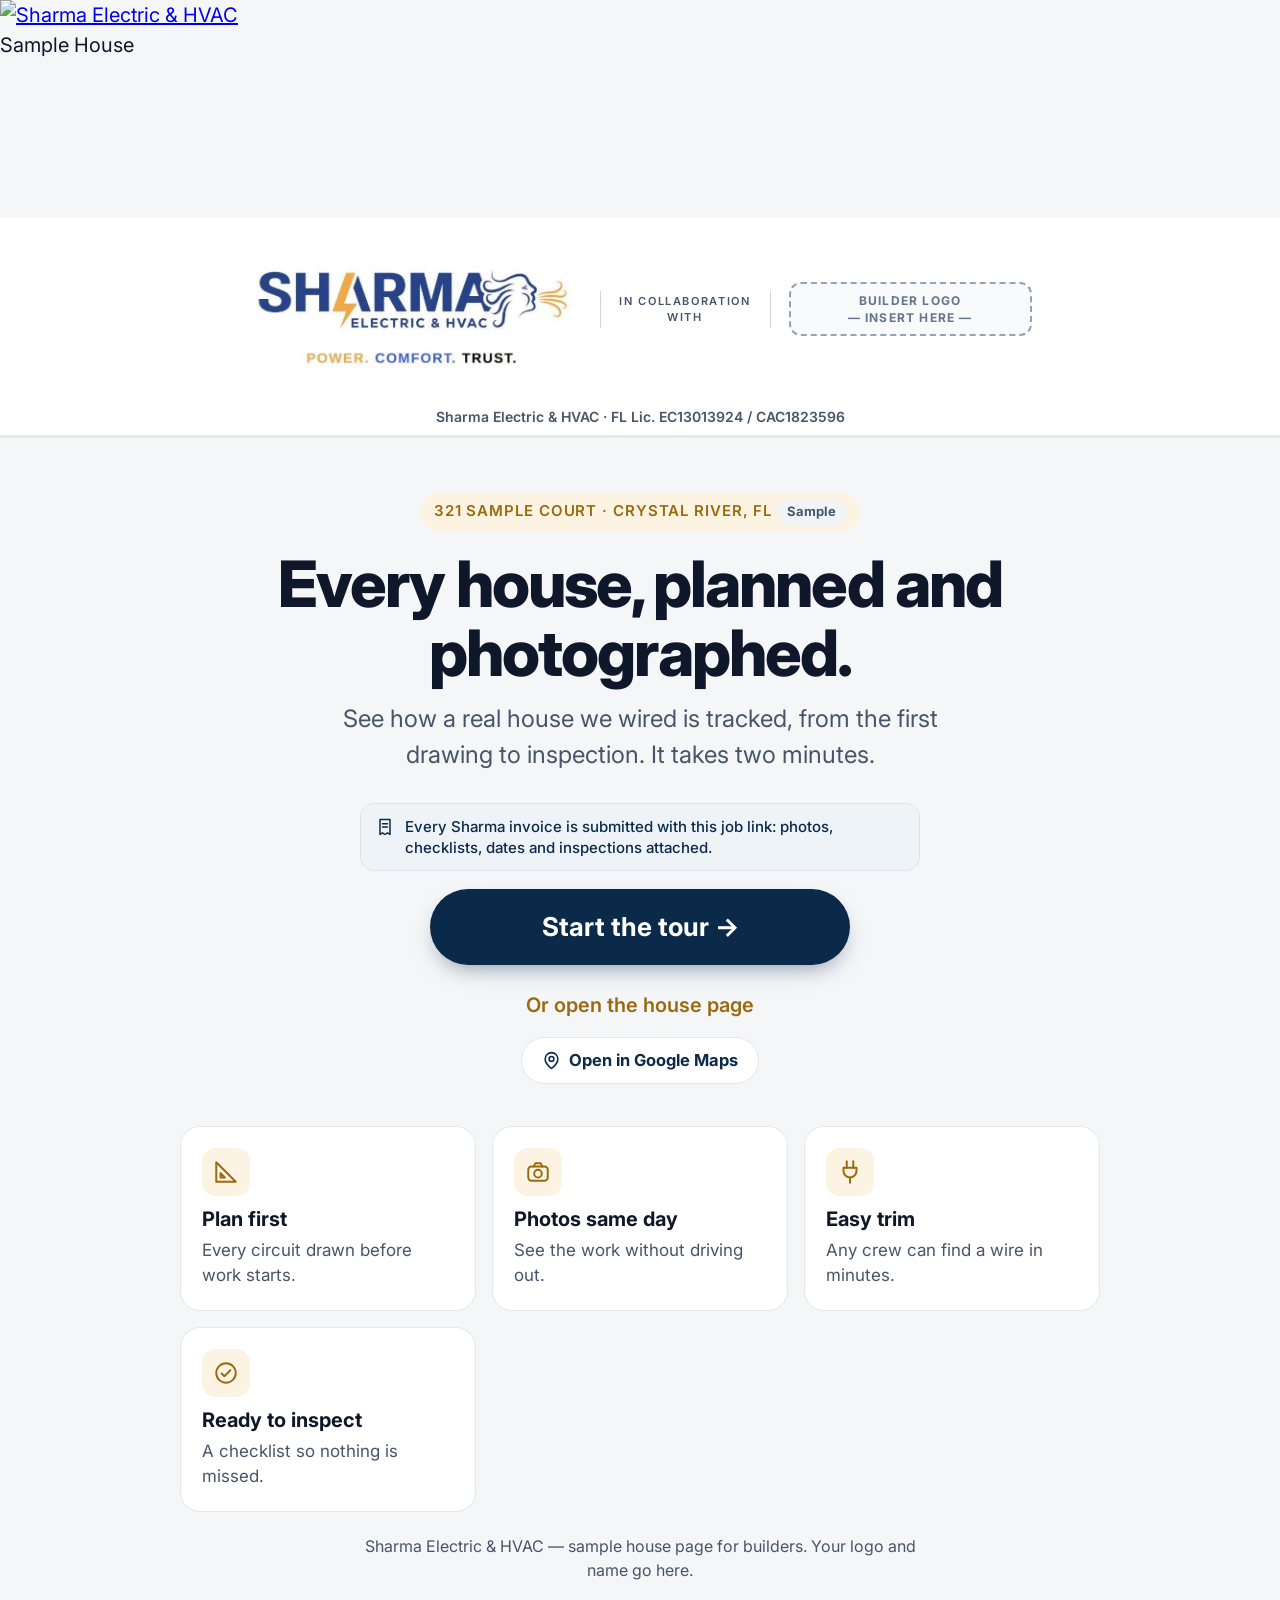
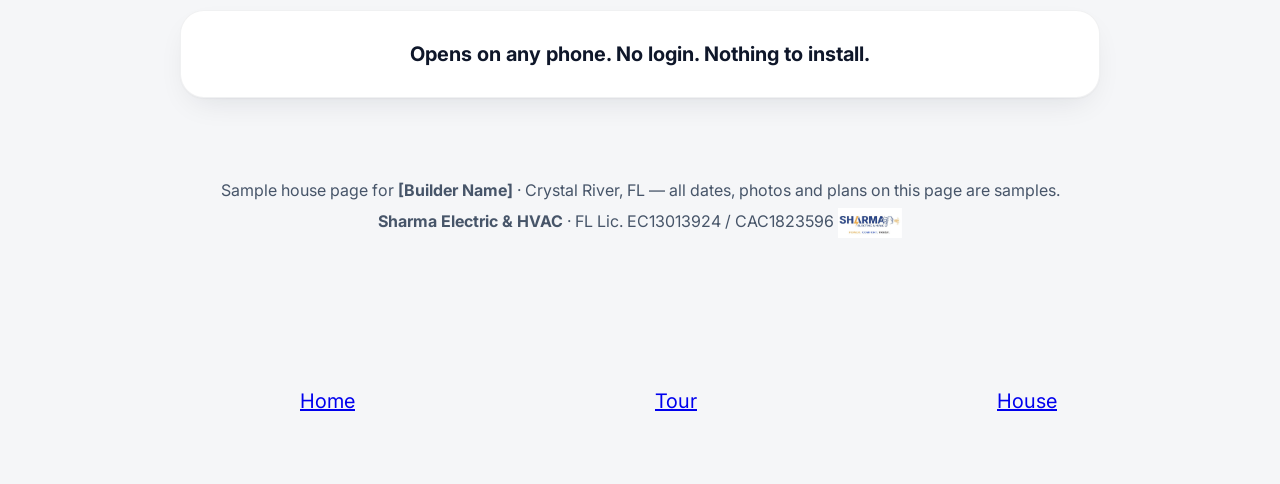
==== commit 605be8a1: "Kit v1.2 rollout (Batch C): kit head/header/bottom tab bar, manifest, sw.js; orange -> Sharma gold, " ====
--- a/index.html
+++ b/index.html
@@ -1,5 +1,5 @@
 <!doctype html>
-<html lang="en">
+<html lang="en" class="sk">
 <head>
 <meta charset="utf-8" />
 <meta name="viewport" content="width=device-width, initial-scale=1, viewport-fit=cover" />
@@ -12,9 +12,9 @@
 <style>
 :root{
   --ink:#0f172a; --navy:#0b2a4a; --navy2:#103a63;
-  --mut:#475569; --orange:#f26a1b; --orange-d:#d9550d;
+  --mut:#475569; --orange:#F0A846; --orange-d:#9A6A0F;
   --line:#e5e7eb; --bg:#f5f6f8; --card:#ffffff; --soft:#f8fafc;
-  --green:#16a34a; --green-bg:#f0fdf4; --chip:#fdf0e6;
+  --green:#16a34a; --green-bg:#f0fdf4; --chip:#FCF3E2;
 }
 *{box-sizing:border-box}
 html{scroll-behavior:smooth;-webkit-text-size-adjust:100%}
@@ -57,7 +57,7 @@
 .maplink:hover{border-color:var(--orange);color:var(--orange-d)}
 .feat{display:grid;gap:16px;grid-template-columns:repeat(auto-fit,minmax(220px,1fr));margin:10px 0 0}
 .feat div{background:#fff;border-radius:20px;padding:22px;box-shadow:0 0 0 1px var(--line) inset}
-.feat .i{display:inline-grid;place-items:center;width:48px;height:48px;border-radius:14px;background:linear-gradient(135deg,#fdeee2,#fadfc6);color:var(--orange-d)}
+.feat .i{display:inline-grid;place-items:center;width:48px;height:48px;border-radius:14px;background:#FCF3E2;color:var(--orange-d)}
 .feat b{display:block;font-size:20px;margin:8px 0 4px}
 .feat small{color:var(--mut);font-size:17px;display:block}
 /* ---------- cards / generic ---------- */
@@ -90,7 +90,7 @@
 /* house hero info (original jinfo) */
 .jinfo{margin:14px auto 0;text-align:center}
 .jaddr{font-size:18px;font-weight:600;color:#334155}
-.jaddr a{display:inline-flex;align-items:center;gap:6px;color:var(--orange-d);text-decoration:none;font-weight:600;border-bottom:1px solid rgba(217,85,13,.35)}
+.jaddr a{display:inline-flex;align-items:center;gap:6px;color:var(--orange-d);text-decoration:none;font-weight:600;border-bottom:1px solid rgba(154,106,15,.35)}
 .jaddr a:hover{border-bottom-color:var(--orange-d)}
 .jlab{margin-top:12px;font-size:12px;font-weight:700;letter-spacing:.12em;text-transform:uppercase;color:#64748b}
 .jval{font-size:17px;font-weight:700;color:var(--ink)}
@@ -98,7 +98,7 @@
 .partner-chip img{height:36px;width:auto;display:block;object-fit:contain}
 /* ---------- tour ---------- */
 .prog{height:8px;background:#e5e7eb;border-radius:99px;overflow:hidden;margin:22px 0 10px}
-.prog i{display:block;height:100%;background:linear-gradient(90deg,var(--orange),#ff8b3d);border-radius:99px;transition:width .45s cubic-bezier(.2,.8,.2,1)}
+.prog i{display:block;height:100%;background:var(--orange);border-radius:99px;transition:width .45s cubic-bezier(.2,.8,.2,1)}
 .stepn{font-weight:700;color:var(--orange-d);font-size:17px;letter-spacing:.04em;text-transform:uppercase}
 .slide{display:none}
 .slide.on{display:block;animation:sin .45s cubic-bezier(.2,.8,.2,1)}
@@ -166,8 +166,29 @@
   .mleg{grid-template-columns:1fr 1fr}
 }
 </style>
+<meta name="theme-color" content="#264387">
+<meta name="apple-mobile-web-app-capable" content="yes">
+<meta name="mobile-web-app-capable" content="yes">
+<meta name="apple-mobile-web-app-status-bar-style" content="black-translucent">
+<link rel="manifest" href="manifest.webmanifest">
+<link rel="apple-touch-icon" href="https://sharma-kit.sharma-crew.workers.dev/assets/apple-touch-icon.png">
+<link rel="icon" type="image/png" sizes="32x32" href="https://sharma-kit.sharma-crew.workers.dev/assets/favicon-32.png">
+<link rel="stylesheet" href="https://sharma-kit.sharma-crew.workers.dev/sharma-kit.css">
+<script src="https://sharma-kit.sharma-crew.workers.dev/sharma-kit.js" defer></script>
+<style>
+/* Sharma kit bridge: room for the kit tab bar; app layout otherwise untouched. */
+body.sk{padding-bottom:calc(var(--sk-tab-h,54px) + env(safe-area-inset-bottom,0px) + 14px)}
+.sk-header{z-index:60}
+.vis span .sk-icon,.k .sk-icon{vertical-align:-3px}
+</style>
 </head>
-<body>
+<body class="sk">
+<header class="sk-header"><div class="sk-header__bar">
+  <div class="sk-header__lead"><a class="sk-header__logo" href="./"><img src="https://sharma-kit.sharma-crew.workers.dev/assets/logo-white-header.png" alt="Sharma Electric &amp; HVAC" width="103" height="20"></a></div>
+  <div class="sk-header__title">Sample House</div>
+  <div class="sk-header__trail"><a class="sk-header__btn" href="tel:+14078819076" aria-label="Call Sharma"><svg class="sk-icon"><use href="#i-phone"/></svg></a></div>
+</div></header>
+<div class="sk-offline"></div>
 
 <header class="top">
   <div class="in2">
@@ -257,7 +278,7 @@
           <li>You see the stage at the top of the house page.</li>
           <li>No login. Opens on any phone.</li>
         </ul>
-        <div class="vis"><span>📋</span><b>Job started</b></div>
+        <div class="vis"><span><svg class="sk-icon sk-icon--sm" aria-hidden="true"><use href="#i-clipboard"/></svg></span><b>Job started</b></div>
         <div class="tck"><b>Checklist:</b> <span class="chip">✓ Supply pick date</span><span class="chip">✓ Rough-in date</span></div>
       </div>
     </div>
@@ -330,7 +351,7 @@
           <li>Carflex whip to the water heater.</li>
           <li>Tap a symbol on the plan to see a sample photo.</li>
         </ul>
-        <div class="mapbox"><svg viewBox="0 0 636 496" style="width:100%;height:auto;display:block;background:#fff;font-family:Arial,sans-serif" role=img><rect x="4" y="4" width="628" height="488" fill="none" stroke="#0f172a" stroke-width="1.5"/><rect x="20" y="20" width="540" height="380" fill="#fff" stroke="#334155" stroke-width="7"/><line x1="180" y1="20" x2="180" y2="230" stroke="#334155" stroke-width="4"/><line x1="180" y1="230" x2="20" y2="230" stroke="#334155" stroke-width="4"/><line x1="110" y1="230" x2="110" y2="400" stroke="#334155" stroke-width="4"/><line x1="300" y1="20" x2="300" y2="170" stroke="#334155" stroke-width="4"/><line x1="180" y1="170" x2="360" y2="170" stroke="#334155" stroke-width="4"/><line x1="360" y1="20" x2="360" y2="170" stroke="#334155" stroke-width="4"/><line x1="420" y1="20" x2="420" y2="230" stroke="#334155" stroke-width="4"/><line x1="420" y1="230" x2="560" y2="230" stroke="#334155" stroke-width="4"/><line x1="420" y1="120" x2="560" y2="120" stroke="#334155" stroke-width="4"/><line x1="300" y1="230" x2="420" y2="230" stroke="#334155" stroke-width="4"/><line x1="300" y1="230" x2="300" y2="320" stroke="#334155" stroke-width="4"/><line x1="180" y1="320" x2="300" y2="320" stroke="#334155" stroke-width="4"/><line x1="180" y1="230" x2="180" y2="320" stroke="#334155" stroke-width="4"/><rect x="171" y="181" width="18" height="18" fill="#fff"/><rect x="291" y="111" width="18" height="18" fill="#fff"/><rect x="351" y="111" width="18" height="18" fill="#fff"/><rect x="411" y="181" width="18" height="18" fill="#fff"/><rect x="411" y="81" width="18" height="18" fill="#fff"/><rect x="241" y="161" width="18" height="18" fill="#fff"/><rect x="131" y="221" width="18" height="18" fill="#fff"/><rect x="230" y="394" width="40" height="12" fill="#fff"/><path d="M230 400 A40 40 0 0 1 270 360" fill="none" stroke="#94a3b8" stroke-dasharray="3 3"/><text x="100" y="40" text-anchor="middle" font-size="11" font-weight="700" fill="#94a3b8" letter-spacing=".5"><tspan class=en>BED 2</tspan></text><text x="240" y="40" text-anchor="middle" font-size="11" font-weight="700" fill="#94a3b8" letter-spacing=".5"><tspan class=en>BED 3</tspan></text><text x="330" y="40" text-anchor="middle" font-size="11" font-weight="700" fill="#94a3b8" letter-spacing=".5"><tspan class=en>BATH 2</tspan></text><text x="490" y="40" text-anchor="middle" font-size="11" font-weight="700" fill="#94a3b8" letter-spacing=".5"><tspan class=en>MASTER BED</tspan></text><text x="490" y="150" text-anchor="middle" font-size="11" font-weight="700" fill="#94a3b8" letter-spacing=".5"><tspan class=en>MASTER BATH</tspan></text><text x="390" y="60" text-anchor="middle" font-size="11" font-weight="700" fill="#94a3b8" letter-spacing=".5"><tspan class=en>W.I.C.</tspan></text><text x="65" y="250" text-anchor="middle" font-size="11" font-weight="700" fill="#94a3b8" letter-spacing=".5"><tspan class=en>GARAGE</tspan></text><text x="145" y="250" text-anchor="middle" font-size="11" font-weight="700" fill="#94a3b8" letter-spacing=".5"><tspan class=en>LAUNDRY</tspan></text><text x="240" y="250" text-anchor="middle" font-size="11" font-weight="700" fill="#94a3b8" letter-spacing=".5"><tspan class=en>FOYER / STAIR</tspan></text><text x="360" y="250" text-anchor="middle" font-size="11" font-weight="700" fill="#94a3b8" letter-spacing=".5"><tspan class=en>KITCHEN</tspan></text><text x="490" y="250" text-anchor="middle" font-size="11" font-weight="700" fill="#94a3b8" letter-spacing=".5"><tspan class=en>LIVING</tspan></text><text x="240" y="340" text-anchor="middle" font-size="11" font-weight="700" fill="#94a3b8" letter-spacing=".5"><tspan class=en>DINING</tspan></text><text x="240" y="190" text-anchor="middle" font-size="11" font-weight="700" fill="#94a3b8" letter-spacing=".5"><tspan class=en>HALL</tspan></text><rect x="335" y="290" width="70" height="30" rx="3" fill="#f1f5f9" stroke="#64748b"/><rect x="572" y="250" width="44" height="44" rx="4" fill="#f1f5f9" stroke="#0f172a" stroke-width="2"/><circle cx="594" cy="272" r="15" fill="none" stroke="#0f172a"/><text x="594" y="308" text-anchor="middle" font-size="9" font-weight="700">AC</text><title>AC disconnect</title><rect x="566" y="214" width="20" height="16" fill="#fff" stroke="#0f172a" stroke-width="2"/><line x1="566" y1="230" x2="586" y2="214" stroke="#0f172a"/><text x="590" y="225" font-size="8" font-weight="800">DISC</text></a><circle cx="604" cy="212" r="10" fill="#0d9488" stroke="#fff" stroke-width="2"/><text x="604" y="216" text-anchor="middle" font-size="11" font-weight="800" fill="#fff">1</text><title>Carflex whip to water heater</title><circle cx="45" cy="300" r="13" fill="#f1f5f9" stroke="#0f172a" stroke-width="2"/><text x="45" y="303" text-anchor="middle" font-size="8" font-weight="800">WH</text><path d="M28 360 C 20 340, 30 320, 38 311" fill="none" stroke="#ea580c" stroke-width="3" stroke-dasharray="5 3"/></a><circle cx="70" cy="300" r="10" fill="#0d9488" stroke="#fff" stroke-width="2"/><text x="70" y="304" text-anchor="middle" font-size="11" font-weight="800" fill="#fff">2</text><a href="assets/img-88797feb93a6f3c3.jpg" target="_blank"><title>Siemens panel</title><rect x="24" y="352" width="10" height="34" fill="#0f172a"/><text x="40" y="375" font-size="8" font-weight="800">PANEL</text></a><circle cx="62" cy="384" r="10" fill="#0d9488" stroke="#fff" stroke-width="2"/><text x="62" y="388" text-anchor="middle" font-size="11" font-weight="800" fill="#fff">5</text><a href="assets/img-b51a93cc1c4ee19c.jpg" target="_blank"><title>Recessed light</title><circle cx="60" cy="90" r="6" fill="#fff" stroke="#0f172a" stroke-width="1.6"/><circle cx="60" cy="90" r="2" fill="#0f172a"/></a><a href="assets/img-b51a93cc1c4ee19c.jpg" target="_blank"><title>Recessed light</title><circle cx="140" cy="90" r="6" fill="#fff" stroke="#0f172a" stroke-width="1.6"/><circle cx="140" cy="90" r="2" fill="#0f172a"/></a><a href="assets/img-b51a93cc1c4ee19c.jpg" target="_blank"><title>Recessed light</title><circle cx="60" cy="170" r="6" fill="#fff" stroke="#0f172a" stroke-width="1.6"/><circle cx="60" cy="170" r="2" fill="#0f172a"/></a><a href="assets/img-b51a93cc1c4ee19c.jpg" target="_blank"><title>Recessed light</title><circle cx="140" cy="170" r="6" fill="#fff" stroke="#0f172a" stroke-width="1.6"/><circle cx="140" cy="170" r="2" fill="#0f172a"/></a><a href="assets/img-b51a93cc1c4ee19c.jpg" target="_blank"><title>Recessed light</title><circle cx="220" cy="90" r="6" fill="#fff" stroke="#0f172a" stroke-width="1.6"/><circle cx="220" cy="90" r="2" fill="#0f172a"/></a><a href="assets/img-b51a93cc1c4ee19c.jpg" target="_blank"><title>Recessed light</title><circle cx="260" cy="130" r="6" fill="#fff" stroke="#0f172a" stroke-width="1.6"/><circle cx="260" cy="130" r="2" fill="#0f172a"/></a><a href="assets/img-b51a93cc1c4ee19c.jpg" target="_blank"><title>Recessed light</title><circle cx="470" cy="170" r="6" fill="#fff" stroke="#0f172a" stroke-width="1.6"/><circle cx="470" cy="170" r="2" fill="#0f172a"/></a><a href="assets/img-b51a93cc1c4ee19c.jpg" target="_blank"><title>Recessed light</title><circle cx="520" cy="170" r="6" fill="#fff" stroke="#0f172a" stroke-width="1.6"/><circle cx="520" cy="170" r="2" fill="#0f172a"/></a><a href="assets/img-b51a93cc1c4ee19c.jpg" target="_blank"><title>Recessed light</title><circle cx="210" cy="200" r="6" fill="#fff" stroke="#0f172a" stroke-width="1.6"/><circle cx="210" cy="200" r="2" fill="#0f172a"/></a><a href="assets/img-b51a93cc1c4ee19c.jpg" target="_blank"><title>Recessed light</title><circle cx="270" cy="200" r="6" fill="#fff" stroke="#0f172a" stroke-width="1.6"/><circle cx="270" cy="200" r="2" fill="#0f172a"/></a><a href="assets/img-b51a93cc1c4ee19c.jpg" target="_blank"><title>Recessed light</title><circle cx="340" cy="200" r="6" fill="#fff" stroke="#0f172a" stroke-width="1.6"/><circle cx="340" cy="200" r="2" fill="#0f172a"/></a><a href="assets/img-b51a93cc1c4ee19c.jpg" target="_blank"><title>Recessed light</title><circle cx="450" cy="300" r="6" fill="#fff" stroke="#0f172a" stroke-width="1.6"/><circle cx="450" cy="300" r="2" fill="#0f172a"/></a><a href="assets/img-b51a93cc1c4ee19c.jpg" target="_blank"><title>Recessed light</title><circle cx="530" cy="300" r="6" fill="#fff" stroke="#0f172a" stroke-width="1.6"/><circle cx="530" cy="300" r="2" fill="#0f172a"/></a><a href="assets/img-b51a93cc1c4ee19c.jpg" target="_blank"><title>Recessed light</title><circle cx="450" cy="370" r="6" fill="#fff" stroke="#0f172a" stroke-width="1.6"/><circle cx="450" cy="370" r="2" fill="#0f172a"/></a><a href="assets/img-b51a93cc1c4ee19c.jpg" target="_blank"><title>Recessed light</title><circle cx="530" cy="370" r="6" fill="#fff" stroke="#0f172a" stroke-width="1.6"/><circle cx="530" cy="370" r="2" fill="#0f172a"/></a><a href="assets/img-b51a93cc1c4ee19c.jpg" target="_blank"><title>Recessed light</title><circle cx="80" cy="280" r="6" fill="#fff" stroke="#0f172a" stroke-width="1.6"/><circle cx="80" cy="280" r="2" fill="#0f172a"/></a><a href="assets/img-b51a93cc1c4ee19c.jpg" target="_blank"><title>Recessed light</title><circle cx="85" cy="340" r="6" fill="#fff" stroke="#0f172a" stroke-width="1.6"/><circle cx="85" cy="340" r="2" fill="#0f172a"/></a><a href="assets/img-b51a93cc1c4ee19c.jpg" target="_blank"><title>Recessed light</title><circle cx="345" cy="270" r="6" fill="#fff" stroke="#0f172a" stroke-width="1.6"/><circle cx="345" cy="270" r="2" fill="#0f172a"/></a><a href="assets/img-b51a93cc1c4ee19c.jpg" target="_blank"><title>Recessed light</title><circle cx="395" cy="270" r="6" fill="#fff" stroke="#0f172a" stroke-width="1.6"/><circle cx="395" cy="270" r="2" fill="#0f172a"/></a><a href="assets/img-b51a93cc1c4ee19c.jpg" target="_blank"><title>Recessed light</title><circle cx="345" cy="345" r="6" fill="#fff" stroke="#0f172a" stroke-width="1.6"/><circle cx="345" cy="345" r="2" fill="#0f172a"/></a><a href="assets/img-b51a93cc1c4ee19c.jpg" target="_blank"><title>Recessed light</title><circle cx="395" cy="345" r="6" fill="#fff" stroke="#0f172a" stroke-width="1.6"/><circle cx="395" cy="345" r="2" fill="#0f172a"/></a><a href="assets/img-3ae8bc2fd80cecdb.jpg" target="_blank"><title>Ceiling fan</title><ellipse cx="490" cy="53.6" rx="5.28" ry="13.200000000000001" fill="#e2e8f0" stroke="#0f172a" stroke-width="1.2" transform="rotate(0 490 68)"/><ellipse cx="490" cy="53.6" rx="5.28" ry="13.200000000000001" fill="#e2e8f0" stroke="#0f172a" stroke-width="1.2" transform="rotate(72 490 68)"/><ellipse cx="490" cy="53.6" rx="5.28" ry="13.200000000000001" fill="#e2e8f0" stroke="#0f172a" stroke-width="1.2" transform="rotate(144 490 68)"/><ellipse cx="490" cy="53.6" rx="5.28" ry="13.200000000000001" fill="#e2e8f0" stroke="#0f172a" stroke-width="1.2" transform="rotate(216 490 68)"/><ellipse cx="490" cy="53.6" rx="5.28" ry="13.200000000000001" fill="#e2e8f0" stroke="#0f172a" stroke-width="1.2" transform="rotate(288 490 68)"/><circle cx="490" cy="68" r="5.28" fill="#0f172a"/><text x="490" y="104" text-anchor="middle" font-size="10" font-weight="700" fill="#0d9488">LARGE FAN</text></a><a href="assets/img-3ae8bc2fd80cecdb.jpg" target="_blank"><title>Ceiling fan</title><ellipse cx="100" cy="118.6" rx="4.18" ry="10.450000000000001" fill="#e2e8f0" stroke="#0f172a" stroke-width="1.2" transform="rotate(0 100 130)"/><ellipse cx="100" cy="118.6" rx="4.18" ry="10.450000000000001" fill="#e2e8f0" stroke="#0f172a" stroke-width="1.2" transform="rotate(72 100 130)"/><ellipse cx="100" cy="118.6" rx="4.18" ry="10.450000000000001" fill="#e2e8f0" stroke="#0f172a" stroke-width="1.2" transform="rotate(144 100 130)"/><ellipse cx="100" cy="118.6" rx="4.18" ry="10.450000000000001" fill="#e2e8f0" stroke="#0f172a" stroke-width="1.2" transform="rotate(216 100 130)"/><ellipse cx="100" cy="118.6" rx="4.18" ry="10.450000000000001" fill="#e2e8f0" stroke="#0f172a" stroke-width="1.2" transform="rotate(288 100 130)"/><circle cx="100" cy="130" r="4.18" fill="#0f172a"/><text x="100" y="161" text-anchor="middle" font-size="10" font-weight="700" fill="#0d9488">SMALL FAN</text></a><a href="assets/img-3ae8bc2fd80cecdb.jpg" target="_blank"><title>Ceiling fan</title><ellipse cx="240" cy="83.6" rx="4.18" ry="10.450000000000001" fill="#e2e8f0" stroke="#0f172a" stroke-width="1.2" transform="rotate(0 240 95)"/><ellipse cx="240" cy="83.6" rx="4.18" ry="10.450000000000001" fill="#e2e8f0" stroke="#0f172a" stroke-width="1.2" transform="rotate(72 240 95)"/><ellipse cx="240" cy="83.6" rx="4.18" ry="10.450000000000001" fill="#e2e8f0" stroke="#0f172a" stroke-width="1.2" transform="rotate(144 240 95)"/><ellipse cx="240" cy="83.6" rx="4.18" ry="10.450000000000001" fill="#e2e8f0" stroke="#0f172a" stroke-width="1.2" transform="rotate(216 240 95)"/><ellipse cx="240" cy="83.6" rx="4.18" ry="10.450000000000001" fill="#e2e8f0" stroke="#0f172a" stroke-width="1.2" transform="rotate(288 240 95)"/><circle cx="240" cy="95" r="4.18" fill="#0f172a"/><text x="240" y="126" text-anchor="middle" font-size="10" font-weight="700" fill="#0d9488">SMALL FAN</text></a><a href="assets/img-3ae8bc2fd80cecdb.jpg" target="_blank"><title>Ceiling fan</title><ellipse cx="490" cy="313.4" rx="7.92" ry="19.8" fill="#e2e8f0" stroke="#0f172a" stroke-width="1.2" transform="rotate(0 490 335)"/><ellipse cx="490" cy="313.4" rx="7.92" ry="19.8" fill="#e2e8f0" stroke="#0f172a" stroke-width="1.2" transform="rotate(72 490 335)"/><ellipse cx="490" cy="313.4" rx="7.92" ry="19.8" fill="#e2e8f0" stroke="#0f172a" stroke-width="1.2" transform="rotate(144 490 335)"/><ellipse cx="490" cy="313.4" rx="7.92" ry="19.8" fill="#e2e8f0" stroke="#0f172a" stroke-width="1.2" transform="rotate(216 490 335)"/><ellipse cx="490" cy="313.4" rx="7.92" ry="19.8" fill="#e2e8f0" stroke="#0f172a" stroke-width="1.2" transform="rotate(288 490 335)"/><circle cx="490" cy="335" r="7.92" fill="#0f172a"/><text x="490" y="383" text-anchor="middle" font-size="10" font-weight="700" fill="#0d9488">LARGE FAN</text></a><a href="assets/img-99748362a0976516.jpg" target="_blank"><title>Chandelier</title><circle cx="240" cy="285" r="11" fill="#fff" stroke="#0f172a" stroke-width="1.6"/><circle cx="240" cy="279" r="2.4" fill="#f59e0b"/><circle cx="245.5" cy="288" r="2.4" fill="#f59e0b"/><circle cx="234.5" cy="288" r="2.4" fill="#f59e0b"/><circle cx="240" cy="285" r="2.4" fill="#f59e0b"/><text x="240" y="309" text-anchor="middle" font-size="9" font-weight="700" fill="#0f172a">CH</text></a><a href="assets/img-99748362a0976516.jpg" target="_blank"><title>Chandelier</title><circle cx="240" cy="370" r="11" fill="#fff" stroke="#0f172a" stroke-width="1.6"/><circle cx="240" cy="364" r="2.4" fill="#f59e0b"/><circle cx="245.5" cy="373" r="2.4" fill="#f59e0b"/><circle cx="234.5" cy="373" r="2.4" fill="#f59e0b"/><circle cx="240" cy="370" r="2.4" fill="#f59e0b"/><text x="240" y="394" text-anchor="middle" font-size="9" font-weight="700" fill="#0f172a">CH</text></a><a href="assets/img-361f966691baf8df.jpg" target="_blank"><title>Pendant</title><circle cx="350" cy="305" r="7" fill="#fde68a" stroke="#0f172a" stroke-width="1.6"/><line x1="345" y1="305" x2="355" y2="305" stroke="#0f172a"/></a><a href="assets/img-361f966691baf8df.jpg" target="_blank"><title>Pendant</title><circle cx="370" cy="305" r="7" fill="#fde68a" stroke="#0f172a" stroke-width="1.6"/><line x1="365" y1="305" x2="375" y2="305" stroke="#0f172a"/></a><a href="assets/img-361f966691baf8df.jpg" target="_blank"><title>Pendant</title><circle cx="390" cy="305" r="7" fill="#fde68a" stroke="#0f172a" stroke-width="1.6"/><line x1="385" y1="305" x2="395" y2="305" stroke="#0f172a"/></a><a href="assets/img-4a5bb28f5a6abede.jpg" target="_blank"><title>Vanity light</title><rect x="313.0" y="151" width="34" height="8" rx="2" fill="#fde68a" stroke="#0f172a" stroke-width="1.4"/><text x="330" y="173" text-anchor="middle" font-size="9" font-weight="700">VL</text></a><a href="assets/img-4a5bb28f5a6abede.jpg" target="_blank"><title>Vanity light</title><rect x="468.0" y="211" width="44" height="8" rx="2" fill="#fde68a" stroke="#0f172a" stroke-width="1.4"/><text x="490" y="233" text-anchor="middle" font-size="9" font-weight="700">VL</text></a><a href="assets/img-712b46f29dba951f.jpg" target="_blank"><title>Smoke detector</title><circle cx="140" cy="205" r="8" fill="#fff" stroke="#dc2626" stroke-width="1.8"/><text x="140" y="208" text-anchor="middle" font-size="7" font-weight="800" fill="#dc2626">SD</text></a><a href="assets/img-712b46f29dba951f.jpg" target="_blank"><title>Smoke detector</title><circle cx="250" cy="55" r="8" fill="#fff" stroke="#dc2626" stroke-width="1.8"/><text x="250" y="58" text-anchor="middle" font-size="7" font-weight="800" fill="#dc2626">SD</text></a><a href="assets/img-712b46f29dba951f.jpg" target="_blank"><title>Smoke detector</title><circle cx="530" cy="55" r="8" fill="#fff" stroke="#dc2626" stroke-width="1.8"/><text x="530" y="58" text-anchor="middle" font-size="7" font-weight="800" fill="#dc2626">SD</text></a><a href="assets/img-712b46f29dba951f.jpg" target="_blank"><title>Smoke detector</title><circle cx="240" cy="215" r="8" fill="#fff" stroke="#dc2626" stroke-width="1.8"/><text x="240" y="218" text-anchor="middle" font-size="7" font-weight="800" fill="#dc2626">SD</text></a><a href="assets/img-712b46f29dba951f.jpg" target="_blank"><title>Smoke detector</title><circle cx="160" cy="55" r="8" fill="#fff" stroke="#dc2626" stroke-width="1.8"/><text x="160" y="58" text-anchor="middle" font-size="7" font-weight="800" fill="#dc2626">SD</text></a><a href="assets/img-b0a2884f3193ca3c.jpg" target="_blank"><title>TR receptacle</title><g transform="rotate(-90 30 120)"><circle cx="30" cy="120" r="5.5" fill="#fff" stroke="#0f172a" stroke-width="1.5"/><line x1="27" y1="112" x2="27" y2="114.5" stroke="#0f172a" stroke-width="1.5"/><line x1="33" y1="112" x2="33" y2="114.5" stroke="#0f172a" stroke-width="1.5"/></g><text x="38" y="124" font-size="8" font-weight="700" fill="#2563eb">TR</text></a><a href="assets/img-b0a2884f3193ca3c.jpg" target="_blank"><title>TR receptacle</title><g transform="rotate(90 170 120)"><circle cx="170" cy="120" r="5.5" fill="#fff" stroke="#0f172a" stroke-width="1.5"/><line x1="167" y1="112" x2="167" y2="114.5" stroke="#0f172a" stroke-width="1.5"/><line x1="173" y1="112" x2="173" y2="114.5" stroke="#0f172a" stroke-width="1.5"/></g><text x="178" y="124" font-size="8" font-weight="700" fill="#2563eb">TR</text></a><a href="assets/img-b0a2884f3193ca3c.jpg" target="_blank"><title>TR receptacle</title><g transform="rotate(-90 190 60)"><circle cx="190" cy="60" r="5.5" fill="#fff" stroke="#0f172a" stroke-width="1.5"/><line x1="187" y1="52" x2="187" y2="54.5" stroke="#0f172a" stroke-width="1.5"/><line x1="193" y1="52" x2="193" y2="54.5" stroke="#0f172a" stroke-width="1.5"/></g><text x="198" y="64" font-size="8" font-weight="700" fill="#2563eb">TR</text></a><a href="assets/img-b0a2884f3193ca3c.jpg" target="_blank"><title>TR receptacle</title><g transform="rotate(90 290 110)"><circle cx="290" cy="110" r="5.5" fill="#fff" stroke="#0f172a" stroke-width="1.5"/><line x1="287" y1="102" x2="287" y2="104.5" stroke="#0f172a" stroke-width="1.5"/><line x1="293" y1="102" x2="293" y2="104.5" stroke="#0f172a" stroke-width="1.5"/></g><text x="298" y="114" font-size="8" font-weight="700" fill="#2563eb">TR</text></a><a href="assets/img-b0a2884f3193ca3c.jpg" target="_blank"><title>TR receptacle</title><g transform="rotate(-90 430 60)"><circle cx="430" cy="60" r="5.5" fill="#fff" stroke="#0f172a" stroke-width="1.5"/><line x1="427" y1="52" x2="427" y2="54.5" stroke="#0f172a" stroke-width="1.5"/><line x1="433" y1="52" x2="433" y2="54.5" stroke="#0f172a" stroke-width="1.5"/></g><text x="438" y="64" font-size="8" font-weight="700" fill="#2563eb">TR</text></a><a href="assets/img-b0a2884f3193ca3c.jpg" target="_blank"><title>TR receptacle</title><g transform="rotate(90 550 80)"><circle cx="550" cy="80" r="5.5" fill="#fff" stroke="#0f172a" stroke-width="1.5"/><line x1="547" y1="72" x2="547" y2="74.5" stroke="#0f172a" stroke-width="1.5"/><line x1="553" y1="72" x2="553" y2="74.5" stroke="#0f172a" stroke-width="1.5"/></g><text x="558" y="84" font-size="8" font-weight="700" fill="#2563eb">TR</text></a><a href="assets/img-b0a2884f3193ca3c.jpg" target="_blank"><title>TR receptacle</title><g transform="rotate(180 500 390)"><circle cx="500" cy="390" r="5.5" fill="#fff" stroke="#0f172a" stroke-width="1.5"/><line x1="497" y1="382" x2="497" y2="384.5" stroke="#0f172a" stroke-width="1.5"/><line x1="503" y1="382" x2="503" y2="384.5" stroke="#0f172a" stroke-width="1.5"/></g><text x="508" y="394" font-size="8" font-weight="700" fill="#2563eb">TR</text></a><a href="assets/img-b0a2884f3193ca3c.jpg" target="_blank"><title>TR receptacle</title><g transform="rotate(-90 430 330)"><circle cx="430" cy="330" r="5.5" fill="#fff" stroke="#0f172a" stroke-width="1.5"/><line x1="427" y1="322" x2="427" y2="324.5" stroke="#0f172a" stroke-width="1.5"/><line x1="433" y1="322" x2="433" y2="324.5" stroke="#0f172a" stroke-width="1.5"/></g><text x="438" y="334" font-size="8" font-weight="700" fill="#2563eb">TR</text></a><a href="assets/img-b0a2884f3193ca3c.jpg" target="_blank"><title>TR receptacle</title><g transform="rotate(180 310 390)"><circle cx="310" cy="390" r="5.5" fill="#fff" stroke="#0f172a" stroke-width="1.5"/><line x1="307" y1="382" x2="307" y2="384.5" stroke="#0f172a" stroke-width="1.5"/><line x1="313" y1="382" x2="313" y2="384.5" stroke="#0f172a" stroke-width="1.5"/></g><text x="318" y="394" font-size="8" font-weight="700" fill="#2563eb">TR</text></a><a href="assets/img-b0a2884f3193ca3c.jpg" target="_blank"><title>TR receptacle</title><g transform="rotate(-90 190 280)"><circle cx="190" cy="280" r="5.5" fill="#fff" stroke="#0f172a" stroke-width="1.5"/><line x1="187" y1="272" x2="187" y2="274.5" stroke="#0f172a" stroke-width="1.5"/><line x1="193" y1="272" x2="193" y2="274.5" stroke="#0f172a" stroke-width="1.5"/></g><text x="198" y="284" font-size="8" font-weight="700" fill="#2563eb">TR</text></a><a href="assets/img-cf316d17219fbdb4.jpg" target="_blank"><title>GFCI receptacle</title><circle cx="312" cy="95" r="5.5" fill="#fff" stroke="#0f172a" stroke-width="1.5"/><text x="320" y="99" font-size="8" font-weight="800" fill="#7c3aed">GFCI</text></a><a href="assets/img-cf316d17219fbdb4.jpg" target="_blank"><title>GFCI receptacle</title><circle cx="540" cy="180" r="5.5" fill="#fff" stroke="#0f172a" stroke-width="1.5"/><text x="548" y="184" font-size="8" font-weight="800" fill="#7c3aed">GFCI</text></a><a href="assets/img-cf316d17219fbdb4.jpg" target="_blank"><title>GFCI receptacle</title><circle cx="360" cy="236" r="5.5" fill="#fff" stroke="#0f172a" stroke-width="1.5"/><text x="368" y="240" font-size="8" font-weight="800" fill="#7c3aed">GFCI</text></a><a href="assets/img-cf316d17219fbdb4.jpg" target="_blank"><title>GFCI receptacle</title><circle cx="410" cy="236" r="5.5" fill="#fff" stroke="#0f172a" stroke-width="1.5"/><text x="418" y="240" font-size="8" font-weight="800" fill="#7c3aed">GFCI</text></a><a href="assets/img-cf316d17219fbdb4.jpg" target="_blank"><title>GFCI receptacle</title><circle cx="30" cy="250" r="5.5" fill="#fff" stroke="#0f172a" stroke-width="1.5"/><text x="38" y="254" font-size="8" font-weight="800" fill="#7c3aed">GFCI</text></a><a href="assets/img-b2767102622f5f73.jpg" target="_blank"><title>WR receptacle, in-use cover</title><circle cx="20" cy="330" r="5.5" fill="#dbeafe" stroke="#0f172a" stroke-width="1.5"/><text x="20" y="346" text-anchor="middle" font-size="8" font-weight="800" fill="#2563eb">WR</text></a><a href="assets/img-b2767102622f5f73.jpg" target="_blank"><title>WR receptacle, in-use cover</title><circle cx="560" cy="380" r="5.5" fill="#dbeafe" stroke="#0f172a" stroke-width="1.5"/><text x="560" y="396" text-anchor="middle" font-size="8" font-weight="800" fill="#2563eb">WR</text></a><a href="assets/img-b2767102622f5f73.jpg" target="_blank"><title>WR receptacle, in-use cover</title><circle cx="260" cy="400" r="5.5" fill="#dbeafe" stroke="#0f172a" stroke-width="1.5"/><text x="260" y="416" text-anchor="middle" font-size="8" font-weight="800" fill="#2563eb">WR</text></a><circle cx="60" cy="205" r="10" fill="#0d9488" stroke="#fff" stroke-width="2"/><text x="60" y="209" text-anchor="middle" font-size="11" font-weight="800" fill="#fff">3</text><circle cx="560" cy="350" r="10" fill="#0d9488" stroke="#fff" stroke-width="2"/><text x="560" y="354" text-anchor="middle" font-size="11" font-weight="800" fill="#fff">4</text><rect x="20" y="420" width="596" height="66" fill="#0f2747"/><text x="34" y="444" font-size="15" font-weight="800" fill="#fff">ELECTRICAL PLAN · 321 SAMPLE COURT</text><text x="34" y="464" font-size="10" fill="#cbd5e1"><tspan class=en>Sample · Where each material goes · Tap a symbol to see a sample photo</tspan></text><text x="34" y="479" font-size="9" fill="#94a3b8">SHARMA ELECTRIC &amp; HVAC · EC13013924 / CAC1823596</text><text x="600" y="470" text-anchor="end" font-size="26" font-weight="800" fill="#fff">E-S</text></svg></div>
+        <div class="mapbox"><svg viewBox="0 0 636 496" style="width:100%;height:auto;display:block;background:#fff;font-family:Arial,sans-serif" role=img><rect x="4" y="4" width="628" height="488" fill="none" stroke="#0f172a" stroke-width="1.5"/><rect x="20" y="20" width="540" height="380" fill="#fff" stroke="#334155" stroke-width="7"/><line x1="180" y1="20" x2="180" y2="230" stroke="#334155" stroke-width="4"/><line x1="180" y1="230" x2="20" y2="230" stroke="#334155" stroke-width="4"/><line x1="110" y1="230" x2="110" y2="400" stroke="#334155" stroke-width="4"/><line x1="300" y1="20" x2="300" y2="170" stroke="#334155" stroke-width="4"/><line x1="180" y1="170" x2="360" y2="170" stroke="#334155" stroke-width="4"/><line x1="360" y1="20" x2="360" y2="170" stroke="#334155" stroke-width="4"/><line x1="420" y1="20" x2="420" y2="230" stroke="#334155" stroke-width="4"/><line x1="420" y1="230" x2="560" y2="230" stroke="#334155" stroke-width="4"/><line x1="420" y1="120" x2="560" y2="120" stroke="#334155" stroke-width="4"/><line x1="300" y1="230" x2="420" y2="230" stroke="#334155" stroke-width="4"/><line x1="300" y1="230" x2="300" y2="320" stroke="#334155" stroke-width="4"/><line x1="180" y1="320" x2="300" y2="320" stroke="#334155" stroke-width="4"/><line x1="180" y1="230" x2="180" y2="320" stroke="#334155" stroke-width="4"/><rect x="171" y="181" width="18" height="18" fill="#fff"/><rect x="291" y="111" width="18" height="18" fill="#fff"/><rect x="351" y="111" width="18" height="18" fill="#fff"/><rect x="411" y="181" width="18" height="18" fill="#fff"/><rect x="411" y="81" width="18" height="18" fill="#fff"/><rect x="241" y="161" width="18" height="18" fill="#fff"/><rect x="131" y="221" width="18" height="18" fill="#fff"/><rect x="230" y="394" width="40" height="12" fill="#fff"/><path d="M230 400 A40 40 0 0 1 270 360" fill="none" stroke="#94a3b8" stroke-dasharray="3 3"/><text x="100" y="40" text-anchor="middle" font-size="11" font-weight="700" fill="#94a3b8" letter-spacing=".5"><tspan class=en>BED 2</tspan></text><text x="240" y="40" text-anchor="middle" font-size="11" font-weight="700" fill="#94a3b8" letter-spacing=".5"><tspan class=en>BED 3</tspan></text><text x="330" y="40" text-anchor="middle" font-size="11" font-weight="700" fill="#94a3b8" letter-spacing=".5"><tspan class=en>BATH 2</tspan></text><text x="490" y="40" text-anchor="middle" font-size="11" font-weight="700" fill="#94a3b8" letter-spacing=".5"><tspan class=en>MASTER BED</tspan></text><text x="490" y="150" text-anchor="middle" font-size="11" font-weight="700" fill="#94a3b8" letter-spacing=".5"><tspan class=en>MASTER BATH</tspan></text><text x="390" y="60" text-anchor="middle" font-size="11" font-weight="700" fill="#94a3b8" letter-spacing=".5"><tspan class=en>W.I.C.</tspan></text><text x="65" y="250" text-anchor="middle" font-size="11" font-weight="700" fill="#94a3b8" letter-spacing=".5"><tspan class=en>GARAGE</tspan></text><text x="145" y="250" text-anchor="middle" font-size="11" font-weight="700" fill="#94a3b8" letter-spacing=".5"><tspan class=en>LAUNDRY</tspan></text><text x="240" y="250" text-anchor="middle" font-size="11" font-weight="700" fill="#94a3b8" letter-spacing=".5"><tspan class=en>FOYER / STAIR</tspan></text><text x="360" y="250" text-anchor="middle" font-size="11" font-weight="700" fill="#94a3b8" letter-spacing=".5"><tspan class=en>KITCHEN</tspan></text><text x="490" y="250" text-anchor="middle" font-size="11" font-weight="700" fill="#94a3b8" letter-spacing=".5"><tspan class=en>LIVING</tspan></text><text x="240" y="340" text-anchor="middle" font-size="11" font-weight="700" fill="#94a3b8" letter-spacing=".5"><tspan class=en>DINING</tspan></text><text x="240" y="190" text-anchor="middle" font-size="11" font-weight="700" fill="#94a3b8" letter-spacing=".5"><tspan class=en>HALL</tspan></text><rect x="335" y="290" width="70" height="30" rx="3" fill="#f1f5f9" stroke="#64748b"/><rect x="572" y="250" width="44" height="44" rx="4" fill="#f1f5f9" stroke="#0f172a" stroke-width="2"/><circle cx="594" cy="272" r="15" fill="none" stroke="#0f172a"/><text x="594" y="308" text-anchor="middle" font-size="9" font-weight="700">AC</text><title>AC disconnect</title><rect x="566" y="214" width="20" height="16" fill="#fff" stroke="#0f172a" stroke-width="2"/><line x1="566" y1="230" x2="586" y2="214" stroke="#0f172a"/><text x="590" y="225" font-size="8" font-weight="800">DISC</text></a><circle cx="604" cy="212" r="10" fill="#0d9488" stroke="#fff" stroke-width="2"/><text x="604" y="216" text-anchor="middle" font-size="11" font-weight="800" fill="#fff">1</text><title>Carflex whip to water heater</title><circle cx="45" cy="300" r="13" fill="#f1f5f9" stroke="#0f172a" stroke-width="2"/><text x="45" y="303" text-anchor="middle" font-size="8" font-weight="800">WH</text><path d="M28 360 C 20 340, 30 320, 38 311" fill="none" stroke="#9A6A0F" stroke-width="3" stroke-dasharray="5 3"/></a><circle cx="70" cy="300" r="10" fill="#0d9488" stroke="#fff" stroke-width="2"/><text x="70" y="304" text-anchor="middle" font-size="11" font-weight="800" fill="#fff">2</text><a href="assets/img-88797feb93a6f3c3.jpg" target="_blank"><title>Siemens panel</title><rect x="24" y="352" width="10" height="34" fill="#0f172a"/><text x="40" y="375" font-size="8" font-weight="800">PANEL</text></a><circle cx="62" cy="384" r="10" fill="#0d9488" stroke="#fff" stroke-width="2"/><text x="62" y="388" text-anchor="middle" font-size="11" font-weight="800" fill="#fff">5</text><a href="assets/img-b51a93cc1c4ee19c.jpg" target="_blank"><title>Recessed light</title><circle cx="60" cy="90" r="6" fill="#fff" stroke="#0f172a" stroke-width="1.6"/><circle cx="60" cy="90" r="2" fill="#0f172a"/></a><a href="assets/img-b51a93cc1c4ee19c.jpg" target="_blank"><title>Recessed light</title><circle cx="140" cy="90" r="6" fill="#fff" stroke="#0f172a" stroke-width="1.6"/><circle cx="140" cy="90" r="2" fill="#0f172a"/></a><a href="assets/img-b51a93cc1c4ee19c.jpg" target="_blank"><title>Recessed light</title><circle cx="60" cy="170" r="6" fill="#fff" stroke="#0f172a" stroke-width="1.6"/><circle cx="60" cy="170" r="2" fill="#0f172a"/></a><a href="assets/img-b51a93cc1c4ee19c.jpg" target="_blank"><title>Recessed light</title><circle cx="140" cy="170" r="6" fill="#fff" stroke="#0f172a" stroke-width="1.6"/><circle cx="140" cy="170" r="2" fill="#0f172a"/></a><a href="assets/img-b51a93cc1c4ee19c.jpg" target="_blank"><title>Recessed light</title><circle cx="220" cy="90" r="6" fill="#fff" stroke="#0f172a" stroke-width="1.6"/><circle cx="220" cy="90" r="2" fill="#0f172a"/></a><a href="assets/img-b51a93cc1c4ee19c.jpg" target="_blank"><title>Recessed light</title><circle cx="260" cy="130" r="6" fill="#fff" stroke="#0f172a" stroke-width="1.6"/><circle cx="260" cy="130" r="2" fill="#0f172a"/></a><a href="assets/img-b51a93cc1c4ee19c.jpg" target="_blank"><title>Recessed light</title><circle cx="470" cy="170" r="6" fill="#fff" stroke="#0f172a" stroke-width="1.6"/><circle cx="470" cy="170" r="2" fill="#0f172a"/></a><a href="assets/img-b51a93cc1c4ee19c.jpg" target="_blank"><title>Recessed light</title><circle cx="520" cy="170" r="6" fill="#fff" stroke="#0f172a" stroke-width="1.6"/><circle cx="520" cy="170" r="2" fill="#0f172a"/></a><a href="assets/img-b51a93cc1c4ee19c.jpg" target="_blank"><title>Recessed light</title><circle cx="210" cy="200" r="6" fill="#fff" stroke="#0f172a" stroke-width="1.6"/><circle cx="210" cy="200" r="2" fill="#0f172a"/></a><a href="assets/img-b51a93cc1c4ee19c.jpg" target="_blank"><title>Recessed light</title><circle cx="270" cy="200" r="6" fill="#fff" stroke="#0f172a" stroke-width="1.6"/><circle cx="270" cy="200" r="2" fill="#0f172a"/></a><a href="assets/img-b51a93cc1c4ee19c.jpg" target="_blank"><title>Recessed light</title><circle cx="340" cy="200" r="6" fill="#fff" stroke="#0f172a" stroke-width="1.6"/><circle cx="340" cy="200" r="2" fill="#0f172a"/></a><a href="assets/img-b51a93cc1c4ee19c.jpg" target="_blank"><title>Recessed light</title><circle cx="450" cy="300" r="6" fill="#fff" stroke="#0f172a" stroke-width="1.6"/><circle cx="450" cy="300" r="2" fill="#0f172a"/></a><a href="assets/img-b51a93cc1c4ee19c.jpg" target="_blank"><title>Recessed light</title><circle cx="530" cy="300" r="6" fill="#fff" stroke="#0f172a" stroke-width="1.6"/><circle cx="530" cy="300" r="2" fill="#0f172a"/></a><a href="assets/img-b51a93cc1c4ee19c.jpg" target="_blank"><title>Recessed light</title><circle cx="450" cy="370" r="6" fill="#fff" stroke="#0f172a" stroke-width="1.6"/><circle cx="450" cy="370" r="2" fill="#0f172a"/></a><a href="assets/img-b51a93cc1c4ee19c.jpg" target="_blank"><title>Recessed light</title><circle cx="530" cy="370" r="6" fill="#fff" stroke="#0f172a" stroke-width="1.6"/><circle cx="530" cy="370" r="2" fill="#0f172a"/></a><a href="assets/img-b51a93cc1c4ee19c.jpg" target="_blank"><title>Recessed light</title><circle cx="80" cy="280" r="6" fill="#fff" stroke="#0f172a" stroke-width="1.6"/><circle cx="80" cy="280" r="2" fill="#0f172a"/></a><a href="assets/img-b51a93cc1c4ee19c.jpg" target="_blank"><title>Recessed light</title><circle cx="85" cy="340" r="6" fill="#fff" stroke="#0f172a" stroke-width="1.6"/><circle cx="85" cy="340" r="2" fill="#0f172a"/></a><a href="assets/img-b51a93cc1c4ee19c.jpg" target="_blank"><title>Recessed light</title><circle cx="345" cy="270" r="6" fill="#fff" stroke="#0f172a" stroke-width="1.6"/><circle cx="345" cy="270" r="2" fill="#0f172a"/></a><a href="assets/img-b51a93cc1c4ee19c.jpg" target="_blank"><title>Recessed light</title><circle cx="395" cy="270" r="6" fill="#fff" stroke="#0f172a" stroke-width="1.6"/><circle cx="395" cy="270" r="2" fill="#0f172a"/></a><a href="assets/img-b51a93cc1c4ee19c.jpg" target="_blank"><title>Recessed light</title><circle cx="345" cy="345" r="6" fill="#fff" stroke="#0f172a" stroke-width="1.6"/><circle cx="345" cy="345" r="2" fill="#0f172a"/></a><a href="assets/img-b51a93cc1c4ee19c.jpg" target="_blank"><title>Recessed light</title><circle cx="395" cy="345" r="6" fill="#fff" stroke="#0f172a" stroke-width="1.6"/><circle cx="395" cy="345" r="2" fill="#0f172a"/></a><a href="assets/img-3ae8bc2fd80cecdb.jpg" target="_blank"><title>Ceiling fan</title><ellipse cx="490" cy="53.6" rx="5.28" ry="13.200000000000001" fill="#e2e8f0" stroke="#0f172a" stroke-width="1.2" transform="rotate(0 490 68)"/><ellipse cx="490" cy="53.6" rx="5.28" ry="13.200000000000001" fill="#e2e8f0" stroke="#0f172a" stroke-width="1.2" transform="rotate(72 490 68)"/><ellipse cx="490" cy="53.6" rx="5.28" ry="13.200000000000001" fill="#e2e8f0" stroke="#0f172a" stroke-width="1.2" transform="rotate(144 490 68)"/><ellipse cx="490" cy="53.6" rx="5.28" ry="13.200000000000001" fill="#e2e8f0" stroke="#0f172a" stroke-width="1.2" transform="rotate(216 490 68)"/><ellipse cx="490" cy="53.6" rx="5.28" ry="13.200000000000001" fill="#e2e8f0" stroke="#0f172a" stroke-width="1.2" transform="rotate(288 490 68)"/><circle cx="490" cy="68" r="5.28" fill="#0f172a"/><text x="490" y="104" text-anchor="middle" font-size="10" font-weight="700" fill="#0d9488">LARGE FAN</text></a><a href="assets/img-3ae8bc2fd80cecdb.jpg" target="_blank"><title>Ceiling fan</title><ellipse cx="100" cy="118.6" rx="4.18" ry="10.450000000000001" fill="#e2e8f0" stroke="#0f172a" stroke-width="1.2" transform="rotate(0 100 130)"/><ellipse cx="100" cy="118.6" rx="4.18" ry="10.450000000000001" fill="#e2e8f0" stroke="#0f172a" stroke-width="1.2" transform="rotate(72 100 130)"/><ellipse cx="100" cy="118.6" rx="4.18" ry="10.450000000000001" fill="#e2e8f0" stroke="#0f172a" stroke-width="1.2" transform="rotate(144 100 130)"/><ellipse cx="100" cy="118.6" rx="4.18" ry="10.450000000000001" fill="#e2e8f0" stroke="#0f172a" stroke-width="1.2" transform="rotate(216 100 130)"/><ellipse cx="100" cy="118.6" rx="4.18" ry="10.450000000000001" fill="#e2e8f0" stroke="#0f172a" stroke-width="1.2" transform="rotate(288 100 130)"/><circle cx="100" cy="130" r="4.18" fill="#0f172a"/><text x="100" y="161" text-anchor="middle" font-size="10" font-weight="700" fill="#0d9488">SMALL FAN</text></a><a href="assets/img-3ae8bc2fd80cecdb.jpg" target="_blank"><title>Ceiling fan</title><ellipse cx="240" cy="83.6" rx="4.18" ry="10.450000000000001" fill="#e2e8f0" stroke="#0f172a" stroke-width="1.2" transform="rotate(0 240 95)"/><ellipse cx="240" cy="83.6" rx="4.18" ry="10.450000000000001" fill="#e2e8f0" stroke="#0f172a" stroke-width="1.2" transform="rotate(72 240 95)"/><ellipse cx="240" cy="83.6" rx="4.18" ry="10.450000000000001" fill="#e2e8f0" stroke="#0f172a" stroke-width="1.2" transform="rotate(144 240 95)"/><ellipse cx="240" cy="83.6" rx="4.18" ry="10.450000000000001" fill="#e2e8f0" stroke="#0f172a" stroke-width="1.2" transform="rotate(216 240 95)"/><ellipse cx="240" cy="83.6" rx="4.18" ry="10.450000000000001" fill="#e2e8f0" stroke="#0f172a" stroke-width="1.2" transform="rotate(288 240 95)"/><circle cx="240" cy="95" r="4.18" fill="#0f172a"/><text x="240" y="126" text-anchor="middle" font-size="10" font-weight="700" fill="#0d9488">SMALL FAN</text></a><a href="assets/img-3ae8bc2fd80cecdb.jpg" target="_blank"><title>Ceiling fan</title><ellipse cx="490" cy="313.4" rx="7.92" ry="19.8" fill="#e2e8f0" stroke="#0f172a" stroke-width="1.2" transform="rotate(0 490 335)"/><ellipse cx="490" cy="313.4" rx="7.92" ry="19.8" fill="#e2e8f0" stroke="#0f172a" stroke-width="1.2" transform="rotate(72 490 335)"/><ellipse cx="490" cy="313.4" rx="7.92" ry="19.8" fill="#e2e8f0" stroke="#0f172a" stroke-width="1.2" transform="rotate(144 490 335)"/><ellipse cx="490" cy="313.4" rx="7.92" ry="19.8" fill="#e2e8f0" stroke="#0f172a" stroke-width="1.2" transform="rotate(216 490 335)"/><ellipse cx="490" cy="313.4" rx="7.92" ry="19.8" fill="#e2e8f0" stroke="#0f172a" stroke-width="1.2" transform="rotate(288 490 335)"/><circle cx="490" cy="335" r="7.92" fill="#0f172a"/><text x="490" y="383" text-anchor="middle" font-size="10" font-weight="700" fill="#0d9488">LARGE FAN</text></a><a href="assets/img-99748362a0976516.jpg" target="_blank"><title>Chandelier</title><circle cx="240" cy="285" r="11" fill="#fff" stroke="#0f172a" stroke-width="1.6"/><circle cx="240" cy="279" r="2.4" fill="#f59e0b"/><circle cx="245.5" cy="288" r="2.4" fill="#f59e0b"/><circle cx="234.5" cy="288" r="2.4" fill="#f59e0b"/><circle cx="240" cy="285" r="2.4" fill="#f59e0b"/><text x="240" y="309" text-anchor="middle" font-size="9" font-weight="700" fill="#0f172a">CH</text></a><a href="assets/img-99748362a0976516.jpg" target="_blank"><title>Chandelier</title><circle cx="240" cy="370" r="11" fill="#fff" stroke="#0f172a" stroke-width="1.6"/><circle cx="240" cy="364" r="2.4" fill="#f59e0b"/><circle cx="245.5" cy="373" r="2.4" fill="#f59e0b"/><circle cx="234.5" cy="373" r="2.4" fill="#f59e0b"/><circle cx="240" cy="370" r="2.4" fill="#f59e0b"/><text x="240" y="394" text-anchor="middle" font-size="9" font-weight="700" fill="#0f172a">CH</text></a><a href="assets/img-361f966691baf8df.jpg" target="_blank"><title>Pendant</title><circle cx="350" cy="305" r="7" fill="#fde68a" stroke="#0f172a" stroke-width="1.6"/><line x1="345" y1="305" x2="355" y2="305" stroke="#0f172a"/></a><a href="assets/img-361f966691baf8df.jpg" target="_blank"><title>Pendant</title><circle cx="370" cy="305" r="7" fill="#fde68a" stroke="#0f172a" stroke-width="1.6"/><line x1="365" y1="305" x2="375" y2="305" stroke="#0f172a"/></a><a href="assets/img-361f966691baf8df.jpg" target="_blank"><title>Pendant</title><circle cx="390" cy="305" r="7" fill="#fde68a" stroke="#0f172a" stroke-width="1.6"/><line x1="385" y1="305" x2="395" y2="305" stroke="#0f172a"/></a><a href="assets/img-4a5bb28f5a6abede.jpg" target="_blank"><title>Vanity light</title><rect x="313.0" y="151" width="34" height="8" rx="2" fill="#fde68a" stroke="#0f172a" stroke-width="1.4"/><text x="330" y="173" text-anchor="middle" font-size="9" font-weight="700">VL</text></a><a href="assets/img-4a5bb28f5a6abede.jpg" target="_blank"><title>Vanity light</title><rect x="468.0" y="211" width="44" height="8" rx="2" fill="#fde68a" stroke="#0f172a" stroke-width="1.4"/><text x="490" y="233" text-anchor="middle" font-size="9" font-weight="700">VL</text></a><a href="assets/img-712b46f29dba951f.jpg" target="_blank"><title>Smoke detector</title><circle cx="140" cy="205" r="8" fill="#fff" stroke="#dc2626" stroke-width="1.8"/><text x="140" y="208" text-anchor="middle" font-size="7" font-weight="800" fill="#dc2626">SD</text></a><a href="assets/img-712b46f29dba951f.jpg" target="_blank"><title>Smoke detector</title><circle cx="250" cy="55" r="8" fill="#fff" stroke="#dc2626" stroke-width="1.8"/><text x="250" y="58" text-anchor="middle" font-size="7" font-weight="800" fill="#dc2626">SD</text></a><a href="assets/img-712b46f29dba951f.jpg" target="_blank"><title>Smoke detector</title><circle cx="530" cy="55" r="8" fill="#fff" stroke="#dc2626" stroke-width="1.8"/><text x="530" y="58" text-anchor="middle" font-size="7" font-weight="800" fill="#dc2626">SD</text></a><a href="assets/img-712b46f29dba951f.jpg" target="_blank"><title>Smoke detector</title><circle cx="240" cy="215" r="8" fill="#fff" stroke="#dc2626" stroke-width="1.8"/><text x="240" y="218" text-anchor="middle" font-size="7" font-weight="800" fill="#dc2626">SD</text></a><a href="assets/img-712b46f29dba951f.jpg" target="_blank"><title>Smoke detector</title><circle cx="160" cy="55" r="8" fill="#fff" stroke="#dc2626" stroke-width="1.8"/><text x="160" y="58" text-anchor="middle" font-size="7" font-weight="800" fill="#dc2626">SD</text></a><a href="assets/img-b0a2884f3193ca3c.jpg" target="_blank"><title>TR receptacle</title><g transform="rotate(-90 30 120)"><circle cx="30" cy="120" r="5.5" fill="#fff" stroke="#0f172a" stroke-width="1.5"/><line x1="27" y1="112" x2="27" y2="114.5" stroke="#0f172a" stroke-width="1.5"/><line x1="33" y1="112" x2="33" y2="114.5" stroke="#0f172a" stroke-width="1.5"/></g><text x="38" y="124" font-size="8" font-weight="700" fill="#2563eb">TR</text></a><a href="assets/img-b0a2884f3193ca3c.jpg" target="_blank"><title>TR receptacle</title><g transform="rotate(90 170 120)"><circle cx="170" cy="120" r="5.5" fill="#fff" stroke="#0f172a" stroke-width="1.5"/><line x1="167" y1="112" x2="167" y2="114.5" stroke="#0f172a" stroke-width="1.5"/><line x1="173" y1="112" x2="173" y2="114.5" stroke="#0f172a" stroke-width="1.5"/></g><text x="178" y="124" font-size="8" font-weight="700" fill="#2563eb">TR</text></a><a href="assets/img-b0a2884f3193ca3c.jpg" target="_blank"><title>TR receptacle</title><g transform="rotate(-90 190 60)"><circle cx="190" cy="60" r="5.5" fill="#fff" stroke="#0f172a" stroke-width="1.5"/><line x1="187" y1="52" x2="187" y2="54.5" stroke="#0f172a" stroke-width="1.5"/><line x1="193" y1="52" x2="193" y2="54.5" stroke="#0f172a" stroke-width="1.5"/></g><text x="198" y="64" font-size="8" font-weight="700" fill="#2563eb">TR</text></a><a href="assets/img-b0a2884f3193ca3c.jpg" target="_blank"><title>TR receptacle</title><g transform="rotate(90 290 110)"><circle cx="290" cy="110" r="5.5" fill="#fff" stroke="#0f172a" stroke-width="1.5"/><line x1="287" y1="102" x2="287" y2="104.5" stroke="#0f172a" stroke-width="1.5"/><line x1="293" y1="102" x2="293" y2="104.5" stroke="#0f172a" stroke-width="1.5"/></g><text x="298" y="114" font-size="8" font-weight="700" fill="#2563eb">TR</text></a><a href="assets/img-b0a2884f3193ca3c.jpg" target="_blank"><title>TR receptacle</title><g transform="rotate(-90 430 60)"><circle cx="430" cy="60" r="5.5" fill="#fff" stroke="#0f172a" stroke-width="1.5"/><line x1="427" y1="52" x2="427" y2="54.5" stroke="#0f172a" stroke-width="1.5"/><line x1="433" y1="52" x2="433" y2="54.5" stroke="#0f172a" stroke-width="1.5"/></g><text x="438" y="64" font-size="8" font-weight="700" fill="#2563eb">TR</text></a><a href="assets/img-b0a2884f3193ca3c.jpg" target="_blank"><title>TR receptacle</title><g transform="rotate(90 550 80)"><circle cx="550" cy="80" r="5.5" fill="#fff" stroke="#0f172a" stroke-width="1.5"/><line x1="547" y1="72" x2="547" y2="74.5" stroke="#0f172a" stroke-width="1.5"/><line x1="553" y1="72" x2="553" y2="74.5" stroke="#0f172a" stroke-width="1.5"/></g><text x="558" y="84" font-size="8" font-weight="700" fill="#2563eb">TR</text></a><a href="assets/img-b0a2884f3193ca3c.jpg" target="_blank"><title>TR receptacle</title><g transform="rotate(180 500 390)"><circle cx="500" cy="390" r="5.5" fill="#fff" stroke="#0f172a" stroke-width="1.5"/><line x1="497" y1="382" x2="497" y2="384.5" stroke="#0f172a" stroke-width="1.5"/><line x1="503" y1="382" x2="503" y2="384.5" stroke="#0f172a" stroke-width="1.5"/></g><text x="508" y="394" font-size="8" font-weight="700" fill="#2563eb">TR</text></a><a href="assets/img-b0a2884f3193ca3c.jpg" target="_blank"><title>TR receptacle</title><g transform="rotate(-90 430 330)"><circle cx="430" cy="330" r="5.5" fill="#fff" stroke="#0f172a" stroke-width="1.5"/><line x1="427" y1="322" x2="427" y2="324.5" stroke="#0f172a" stroke-width="1.5"/><line x1="433" y1="322" x2="433" y2="324.5" stroke="#0f172a" stroke-width="1.5"/></g><text x="438" y="334" font-size="8" font-weight="700" fill="#2563eb">TR</text></a><a href="assets/img-b0a2884f3193ca3c.jpg" target="_blank"><title>TR receptacle</title><g transform="rotate(180 310 390)"><circle cx="310" cy="390" r="5.5" fill="#fff" stroke="#0f172a" stroke-width="1.5"/><line x1="307" y1="382" x2="307" y2="384.5" stroke="#0f172a" stroke-width="1.5"/><line x1="313" y1="382" x2="313" y2="384.5" stroke="#0f172a" stroke-width="1.5"/></g><text x="318" y="394" font-size="8" font-weight="700" fill="#2563eb">TR</text></a><a href="assets/img-b0a2884f3193ca3c.jpg" target="_blank"><title>TR receptacle</title><g transform="rotate(-90 190 280)"><circle cx="190" cy="280" r="5.5" fill="#fff" stroke="#0f172a" stroke-width="1.5"/><line x1="187" y1="272" x2="187" y2="274.5" stroke="#0f172a" stroke-width="1.5"/><line x1="193" y1="272" x2="193" y2="274.5" stroke="#0f172a" stroke-width="1.5"/></g><text x="198" y="284" font-size="8" font-weight="700" fill="#2563eb">TR</text></a><a href="assets/img-cf316d17219fbdb4.jpg" target="_blank"><title>GFCI receptacle</title><circle cx="312" cy="95" r="5.5" fill="#fff" stroke="#0f172a" stroke-width="1.5"/><text x="320" y="99" font-size="8" font-weight="800" fill="#7c3aed">GFCI</text></a><a href="assets/img-cf316d17219fbdb4.jpg" target="_blank"><title>GFCI receptacle</title><circle cx="540" cy="180" r="5.5" fill="#fff" stroke="#0f172a" stroke-width="1.5"/><text x="548" y="184" font-size="8" font-weight="800" fill="#7c3aed">GFCI</text></a><a href="assets/img-cf316d17219fbdb4.jpg" target="_blank"><title>GFCI receptacle</title><circle cx="360" cy="236" r="5.5" fill="#fff" stroke="#0f172a" stroke-width="1.5"/><text x="368" y="240" font-size="8" font-weight="800" fill="#7c3aed">GFCI</text></a><a href="assets/img-cf316d17219fbdb4.jpg" target="_blank"><title>GFCI receptacle</title><circle cx="410" cy="236" r="5.5" fill="#fff" stroke="#0f172a" stroke-width="1.5"/><text x="418" y="240" font-size="8" font-weight="800" fill="#7c3aed">GFCI</text></a><a href="assets/img-cf316d17219fbdb4.jpg" target="_blank"><title>GFCI receptacle</title><circle cx="30" cy="250" r="5.5" fill="#fff" stroke="#0f172a" stroke-width="1.5"/><text x="38" y="254" font-size="8" font-weight="800" fill="#7c3aed">GFCI</text></a><a href="assets/img-b2767102622f5f73.jpg" target="_blank"><title>WR receptacle, in-use cover</title><circle cx="20" cy="330" r="5.5" fill="#dbeafe" stroke="#0f172a" stroke-width="1.5"/><text x="20" y="346" text-anchor="middle" font-size="8" font-weight="800" fill="#2563eb">WR</text></a><a href="assets/img-b2767102622f5f73.jpg" target="_blank"><title>WR receptacle, in-use cover</title><circle cx="560" cy="380" r="5.5" fill="#dbeafe" stroke="#0f172a" stroke-width="1.5"/><text x="560" y="396" text-anchor="middle" font-size="8" font-weight="800" fill="#2563eb">WR</text></a><a href="assets/img-b2767102622f5f73.jpg" target="_blank"><title>WR receptacle, in-use cover</title><circle cx="260" cy="400" r="5.5" fill="#dbeafe" stroke="#0f172a" stroke-width="1.5"/><text x="260" y="416" text-anchor="middle" font-size="8" font-weight="800" fill="#2563eb">WR</text></a><circle cx="60" cy="205" r="10" fill="#0d9488" stroke="#fff" stroke-width="2"/><text x="60" y="209" text-anchor="middle" font-size="11" font-weight="800" fill="#fff">3</text><circle cx="560" cy="350" r="10" fill="#0d9488" stroke="#fff" stroke-width="2"/><text x="560" y="354" text-anchor="middle" font-size="11" font-weight="800" fill="#fff">4</text><rect x="20" y="420" width="596" height="66" fill="#0f2747"/><text x="34" y="444" font-size="15" font-weight="800" fill="#fff">ELECTRICAL PLAN · 321 SAMPLE COURT</text><text x="34" y="464" font-size="10" fill="#cbd5e1"><tspan class=en>Sample · Where each material goes · Tap a symbol to see a sample photo</tspan></text><text x="34" y="479" font-size="9" fill="#94a3b8">SHARMA ELECTRIC &amp; HVAC · EC13013924 / CAC1823596</text><text x="600" y="470" text-anchor="end" font-size="26" font-weight="800" fill="#fff">E-S</text></svg></div>
         <p class="cap"><button class="link" style="margin:0;padding:0" data-go="house" data-anchor="materials"><b>Open the full materials map →</b></button></p>
         <div class="tck"><b>Checklist:</b> <span class="chip">✓ AC disconnect</span><span class="chip">✓ Water heater whip</span></div>
       </div>
@@ -391,6 +412,10 @@
       <div class="jlab">Main Electrical Contractor</div>
       <div class="jval">Sharma Electric &amp; HVAC</div>
       <span class="partner-chip"><img src="assets/img-0f20554ae9128a12.png" alt="Sharma Electric &amp; HVAC" /></span>
+      <div style="margin-top:16px;font-size:18px;line-height:27px;font-weight:700;color:var(--ink)">
+        <div>Living SF: not on file</div>
+        <div>Under Roof SF: not on file</div>
+      </div>
     </div>
     <div class="inv"><svg viewBox="0 0 24 24" width="20" height="20" fill="none" stroke="currentColor" stroke-width="1.8" stroke-linecap="round" stroke-linejoin="round" aria-hidden="true"><path d="M6 3h12v18l-3-2-3 2-3-2-3 2V3z"/><path d="M9 8h6M9 12h6"/></svg><span>Every Sharma invoice is submitted with this job link: photos, checklists, dates and inspections attached.</span></div>
     <div style="margin-top:26px"><button class="btn pri big" data-go="tour">Start the tour →</button></div>
@@ -399,7 +424,7 @@
   <div class="card">
     <h2>Job dates <span class="tag">Sample dates</span></h2>
     <div class="dates">
-      <div class="datebox"><span class="k">📦 Supply pick / material coordination</span><span class="d">Tue, Nov 10, 2026</span></div>
+      <div class="datebox"><span class="k"><svg class="sk-icon sk-icon--sm" aria-hidden="true"><use href="#i-briefcase"/></svg> Supply pick / material coordination</span><span class="d">Tue, Nov 10, 2026</span></div>
     </div>
     <p style="font-size:15px;margin-top:10px;margin-bottom:0">Dates are examples only. On a real job they come from the builder schedule and update in the app.</p>
   </div>
@@ -416,11 +441,11 @@
   <div class="card">
     <h2>Rough-In &amp; Inspection</h2>
     <div class="dates">
-      <div class="datebox"><span class="k">🔌 Rough-in schedule</span><span class="d">Thu, Nov 12, 2026</span></div>
+      <div class="datebox"><span class="k"><svg class="sk-icon sk-icon--sm" aria-hidden="true"><use href="#i-bolt"/></svg> Rough-in schedule</span><span class="d">Thu, Nov 12, 2026</span></div>
       <div class="datebox">
-        <span class="k">✅ Rough inspection date</span><span class="d">Fri, Nov 13, 2026</span>
+        <span class="k"><svg class="sk-icon sk-icon--sm" aria-hidden="true"><use href="#i-check"/></svg> Rough inspection date</span><span class="d">Fri, Nov 13, 2026</span>
         <div style="margin-top:10px;display:flex;flex-wrap:wrap;gap:6px;font-size:14px">
-          <span style="background:#ecfdf5;color:#065f46;border-radius:99px;padding:3px 10px;font-weight:700">🔄 Auto-checked · Citrus County inspections</span>
+          <span style="background:#ecfdf5;color:#065f46;border-radius:99px;padding:3px 10px;font-weight:700"><svg class="sk-icon sk-icon--sm" aria-hidden="true"><use href="#i-refresh"/></svg> Auto-checked · Citrus County inspections</span>
           <span style="background:#dbeafe;color:#1e40af;border-radius:99px;padding:3px 10px;font-weight:700">Status: Scheduled</span>
         </div>
         <div style="font-size:14px;color:#475569;margin-top:6px">Last checked: Nov 2, 2026, 12:30 PM · <b>Sample data</b></div>
@@ -481,7 +506,7 @@
   <div class="card" id="materials">
     <h2>Where each material goes</h2>
     <p>Tap a symbol to see a sample photo.</p>
-    <div class="mapbox"><svg viewBox="0 0 636 496" style="width:100%;height:auto;display:block;background:#fff;font-family:Arial,sans-serif" role=img><rect x="4" y="4" width="628" height="488" fill="none" stroke="#0f172a" stroke-width="1.5"/><rect x="20" y="20" width="540" height="380" fill="#fff" stroke="#334155" stroke-width="7"/><line x1="180" y1="20" x2="180" y2="230" stroke="#334155" stroke-width="4"/><line x1="180" y1="230" x2="20" y2="230" stroke="#334155" stroke-width="4"/><line x1="110" y1="230" x2="110" y2="400" stroke="#334155" stroke-width="4"/><line x1="300" y1="20" x2="300" y2="170" stroke="#334155" stroke-width="4"/><line x1="180" y1="170" x2="360" y2="170" stroke="#334155" stroke-width="4"/><line x1="360" y1="20" x2="360" y2="170" stroke="#334155" stroke-width="4"/><line x1="420" y1="20" x2="420" y2="230" stroke="#334155" stroke-width="4"/><line x1="420" y1="230" x2="560" y2="230" stroke="#334155" stroke-width="4"/><line x1="420" y1="120" x2="560" y2="120" stroke="#334155" stroke-width="4"/><line x1="300" y1="230" x2="420" y2="230" stroke="#334155" stroke-width="4"/><line x1="300" y1="230" x2="300" y2="320" stroke="#334155" stroke-width="4"/><line x1="180" y1="320" x2="300" y2="320" stroke="#334155" stroke-width="4"/><line x1="180" y1="230" x2="180" y2="320" stroke="#334155" stroke-width="4"/><rect x="171" y="181" width="18" height="18" fill="#fff"/><rect x="291" y="111" width="18" height="18" fill="#fff"/><rect x="351" y="111" width="18" height="18" fill="#fff"/><rect x="411" y="181" width="18" height="18" fill="#fff"/><rect x="411" y="81" width="18" height="18" fill="#fff"/><rect x="241" y="161" width="18" height="18" fill="#fff"/><rect x="131" y="221" width="18" height="18" fill="#fff"/><rect x="230" y="394" width="40" height="12" fill="#fff"/><path d="M230 400 A40 40 0 0 1 270 360" fill="none" stroke="#94a3b8" stroke-dasharray="3 3"/><text x="100" y="40" text-anchor="middle" font-size="11" font-weight="700" fill="#94a3b8" letter-spacing=".5"><tspan class=en>BED 2</tspan></text><text x="240" y="40" text-anchor="middle" font-size="11" font-weight="700" fill="#94a3b8" letter-spacing=".5"><tspan class=en>BED 3</tspan></text><text x="330" y="40" text-anchor="middle" font-size="11" font-weight="700" fill="#94a3b8" letter-spacing=".5"><tspan class=en>BATH 2</tspan></text><text x="490" y="40" text-anchor="middle" font-size="11" font-weight="700" fill="#94a3b8" letter-spacing=".5"><tspan class=en>MASTER BED</tspan></text><text x="490" y="150" text-anchor="middle" font-size="11" font-weight="700" fill="#94a3b8" letter-spacing=".5"><tspan class=en>MASTER BATH</tspan></text><text x="390" y="60" text-anchor="middle" font-size="11" font-weight="700" fill="#94a3b8" letter-spacing=".5"><tspan class=en>W.I.C.</tspan></text><text x="65" y="250" text-anchor="middle" font-size="11" font-weight="700" fill="#94a3b8" letter-spacing=".5"><tspan class=en>GARAGE</tspan></text><text x="145" y="250" text-anchor="middle" font-size="11" font-weight="700" fill="#94a3b8" letter-spacing=".5"><tspan class=en>LAUNDRY</tspan></text><text x="240" y="250" text-anchor="middle" font-size="11" font-weight="700" fill="#94a3b8" letter-spacing=".5"><tspan class=en>FOYER / STAIR</tspan></text><text x="360" y="250" text-anchor="middle" font-size="11" font-weight="700" fill="#94a3b8" letter-spacing=".5"><tspan class=en>KITCHEN</tspan></text><text x="490" y="250" text-anchor="middle" font-size="11" font-weight="700" fill="#94a3b8" letter-spacing=".5"><tspan class=en>LIVING</tspan></text><text x="240" y="340" text-anchor="middle" font-size="11" font-weight="700" fill="#94a3b8" letter-spacing=".5"><tspan class=en>DINING</tspan></text><text x="240" y="190" text-anchor="middle" font-size="11" font-weight="700" fill="#94a3b8" letter-spacing=".5"><tspan class=en>HALL</tspan></text><rect x="335" y="290" width="70" height="30" rx="3" fill="#f1f5f9" stroke="#64748b"/><rect x="572" y="250" width="44" height="44" rx="4" fill="#f1f5f9" stroke="#0f172a" stroke-width="2"/><circle cx="594" cy="272" r="15" fill="none" stroke="#0f172a"/><text x="594" y="308" text-anchor="middle" font-size="9" font-weight="700">AC</text><a href="#m1"><title>AC disconnect</title><rect x="566" y="214" width="20" height="16" fill="#fff" stroke="#0f172a" stroke-width="2"/><line x1="566" y1="230" x2="586" y2="214" stroke="#0f172a"/><text x="590" y="225" font-size="8" font-weight="800">DISC</text></a><circle cx="604" cy="212" r="10" fill="#0d9488" stroke="#fff" stroke-width="2"/><text x="604" y="216" text-anchor="middle" font-size="11" font-weight="800" fill="#fff">1</text><a href="#m2"><title>Carflex whip to water heater</title><circle cx="45" cy="300" r="13" fill="#f1f5f9" stroke="#0f172a" stroke-width="2"/><text x="45" y="303" text-anchor="middle" font-size="8" font-weight="800">WH</text><path d="M28 360 C 20 340, 30 320, 38 311" fill="none" stroke="#ea580c" stroke-width="3" stroke-dasharray="5 3"/></a><circle cx="70" cy="300" r="10" fill="#0d9488" stroke="#fff" stroke-width="2"/><text x="70" y="304" text-anchor="middle" font-size="11" font-weight="800" fill="#fff">2</text><a href="assets/img-88797feb93a6f3c3.jpg" target="_blank"><title>Siemens panel</title><rect x="24" y="352" width="10" height="34" fill="#0f172a"/><text x="40" y="375" font-size="8" font-weight="800">PANEL</text></a><circle cx="62" cy="384" r="10" fill="#0d9488" stroke="#fff" stroke-width="2"/><text x="62" y="388" text-anchor="middle" font-size="11" font-weight="800" fill="#fff">5</text><a href="assets/img-b51a93cc1c4ee19c.jpg" target="_blank"><title>Recessed light</title><circle cx="60" cy="90" r="6" fill="#fff" stroke="#0f172a" stroke-width="1.6"/><circle cx="60" cy="90" r="2" fill="#0f172a"/></a><a href="assets/img-b51a93cc1c4ee19c.jpg" target="_blank"><title>Recessed light</title><circle cx="140" cy="90" r="6" fill="#fff" stroke="#0f172a" stroke-width="1.6"/><circle cx="140" cy="90" r="2" fill="#0f172a"/></a><a href="assets/img-b51a93cc1c4ee19c.jpg" target="_blank"><title>Recessed light</title><circle cx="60" cy="170" r="6" fill="#fff" stroke="#0f172a" stroke-width="1.6"/><circle cx="60" cy="170" r="2" fill="#0f172a"/></a><a href="assets/img-b51a93cc1c4ee19c.jpg" target="_blank"><title>Recessed light</title><circle cx="140" cy="170" r="6" fill="#fff" stroke="#0f172a" stroke-width="1.6"/><circle cx="140" cy="170" r="2" fill="#0f172a"/></a><a href="assets/img-b51a93cc1c4ee19c.jpg" target="_blank"><title>Recessed light</title><circle cx="220" cy="90" r="6" fill="#fff" stroke="#0f172a" stroke-width="1.6"/><circle cx="220" cy="90" r="2" fill="#0f172a"/></a><a href="assets/img-b51a93cc1c4ee19c.jpg" target="_blank"><title>Recessed light</title><circle cx="260" cy="130" r="6" fill="#fff" stroke="#0f172a" stroke-width="1.6"/><circle cx="260" cy="130" r="2" fill="#0f172a"/></a><a href="assets/img-b51a93cc1c4ee19c.jpg" target="_blank"><title>Recessed light</title><circle cx="470" cy="170" r="6" fill="#fff" stroke="#0f172a" stroke-width="1.6"/><circle cx="470" cy="170" r="2" fill="#0f172a"/></a><a href="assets/img-b51a93cc1c4ee19c.jpg" target="_blank"><title>Recessed light</title><circle cx="520" cy="170" r="6" fill="#fff" stroke="#0f172a" stroke-width="1.6"/><circle cx="520" cy="170" r="2" fill="#0f172a"/></a><a href="assets/img-b51a93cc1c4ee19c.jpg" target="_blank"><title>Recessed light</title><circle cx="210" cy="200" r="6" fill="#fff" stroke="#0f172a" stroke-width="1.6"/><circle cx="210" cy="200" r="2" fill="#0f172a"/></a><a href="assets/img-b51a93cc1c4ee19c.jpg" target="_blank"><title>Recessed light</title><circle cx="270" cy="200" r="6" fill="#fff" stroke="#0f172a" stroke-width="1.6"/><circle cx="270" cy="200" r="2" fill="#0f172a"/></a><a href="assets/img-b51a93cc1c4ee19c.jpg" target="_blank"><title>Recessed light</title><circle cx="340" cy="200" r="6" fill="#fff" stroke="#0f172a" stroke-width="1.6"/><circle cx="340" cy="200" r="2" fill="#0f172a"/></a><a href="assets/img-b51a93cc1c4ee19c.jpg" target="_blank"><title>Recessed light</title><circle cx="450" cy="300" r="6" fill="#fff" stroke="#0f172a" stroke-width="1.6"/><circle cx="450" cy="300" r="2" fill="#0f172a"/></a><a href="assets/img-b51a93cc1c4ee19c.jpg" target="_blank"><title>Recessed light</title><circle cx="530" cy="300" r="6" fill="#fff" stroke="#0f172a" stroke-width="1.6"/><circle cx="530" cy="300" r="2" fill="#0f172a"/></a><a href="assets/img-b51a93cc1c4ee19c.jpg" target="_blank"><title>Recessed light</title><circle cx="450" cy="370" r="6" fill="#fff" stroke="#0f172a" stroke-width="1.6"/><circle cx="450" cy="370" r="2" fill="#0f172a"/></a><a href="assets/img-b51a93cc1c4ee19c.jpg" target="_blank"><title>Recessed light</title><circle cx="530" cy="370" r="6" fill="#fff" stroke="#0f172a" stroke-width="1.6"/><circle cx="530" cy="370" r="2" fill="#0f172a"/></a><a href="assets/img-b51a93cc1c4ee19c.jpg" target="_blank"><title>Recessed light</title><circle cx="80" cy="280" r="6" fill="#fff" stroke="#0f172a" stroke-width="1.6"/><circle cx="80" cy="280" r="2" fill="#0f172a"/></a><a href="assets/img-b51a93cc1c4ee19c.jpg" target="_blank"><title>Recessed light</title><circle cx="85" cy="340" r="6" fill="#fff" stroke="#0f172a" stroke-width="1.6"/><circle cx="85" cy="340" r="2" fill="#0f172a"/></a><a href="assets/img-b51a93cc1c4ee19c.jpg" target="_blank"><title>Recessed light</title><circle cx="345" cy="270" r="6" fill="#fff" stroke="#0f172a" stroke-width="1.6"/><circle cx="345" cy="270" r="2" fill="#0f172a"/></a><a href="assets/img-b51a93cc1c4ee19c.jpg" target="_blank"><title>Recessed light</title><circle cx="395" cy="270" r="6" fill="#fff" stroke="#0f172a" stroke-width="1.6"/><circle cx="395" cy="270" r="2" fill="#0f172a"/></a><a href="assets/img-b51a93cc1c4ee19c.jpg" target="_blank"><title>Recessed light</title><circle cx="345" cy="345" r="6" fill="#fff" stroke="#0f172a" stroke-width="1.6"/><circle cx="345" cy="345" r="2" fill="#0f172a"/></a><a href="assets/img-b51a93cc1c4ee19c.jpg" target="_blank"><title>Recessed light</title><circle cx="395" cy="345" r="6" fill="#fff" stroke="#0f172a" stroke-width="1.6"/><circle cx="395" cy="345" r="2" fill="#0f172a"/></a><a href="assets/img-3ae8bc2fd80cecdb.jpg" target="_blank"><title>Ceiling fan</title><ellipse cx="490" cy="53.6" rx="5.28" ry="13.200000000000001" fill="#e2e8f0" stroke="#0f172a" stroke-width="1.2" transform="rotate(0 490 68)"/><ellipse cx="490" cy="53.6" rx="5.28" ry="13.200000000000001" fill="#e2e8f0" stroke="#0f172a" stroke-width="1.2" transform="rotate(72 490 68)"/><ellipse cx="490" cy="53.6" rx="5.28" ry="13.200000000000001" fill="#e2e8f0" stroke="#0f172a" stroke-width="1.2" transform="rotate(144 490 68)"/><ellipse cx="490" cy="53.6" rx="5.28" ry="13.200000000000001" fill="#e2e8f0" stroke="#0f172a" stroke-width="1.2" transform="rotate(216 490 68)"/><ellipse cx="490" cy="53.6" rx="5.28" ry="13.200000000000001" fill="#e2e8f0" stroke="#0f172a" stroke-width="1.2" transform="rotate(288 490 68)"/><circle cx="490" cy="68" r="5.28" fill="#0f172a"/><text x="490" y="104" text-anchor="middle" font-size="10" font-weight="700" fill="#0d9488">LARGE FAN</text></a><a href="assets/img-3ae8bc2fd80cecdb.jpg" target="_blank"><title>Ceiling fan</title><ellipse cx="100" cy="118.6" rx="4.18" ry="10.450000000000001" fill="#e2e8f0" stroke="#0f172a" stroke-width="1.2" transform="rotate(0 100 130)"/><ellipse cx="100" cy="118.6" rx="4.18" ry="10.450000000000001" fill="#e2e8f0" stroke="#0f172a" stroke-width="1.2" transform="rotate(72 100 130)"/><ellipse cx="100" cy="118.6" rx="4.18" ry="10.450000000000001" fill="#e2e8f0" stroke="#0f172a" stroke-width="1.2" transform="rotate(144 100 130)"/><ellipse cx="100" cy="118.6" rx="4.18" ry="10.450000000000001" fill="#e2e8f0" stroke="#0f172a" stroke-width="1.2" transform="rotate(216 100 130)"/><ellipse cx="100" cy="118.6" rx="4.18" ry="10.450000000000001" fill="#e2e8f0" stroke="#0f172a" stroke-width="1.2" transform="rotate(288 100 130)"/><circle cx="100" cy="130" r="4.18" fill="#0f172a"/><text x="100" y="161" text-anchor="middle" font-size="10" font-weight="700" fill="#0d9488">SMALL FAN</text></a><a href="assets/img-3ae8bc2fd80cecdb.jpg" target="_blank"><title>Ceiling fan</title><ellipse cx="240" cy="83.6" rx="4.18" ry="10.450000000000001" fill="#e2e8f0" stroke="#0f172a" stroke-width="1.2" transform="rotate(0 240 95)"/><ellipse cx="240" cy="83.6" rx="4.18" ry="10.450000000000001" fill="#e2e8f0" stroke="#0f172a" stroke-width="1.2" transform="rotate(72 240 95)"/><ellipse cx="240" cy="83.6" rx="4.18" ry="10.450000000000001" fill="#e2e8f0" stroke="#0f172a" stroke-width="1.2" transform="rotate(144 240 95)"/><ellipse cx="240" cy="83.6" rx="4.18" ry="10.450000000000001" fill="#e2e8f0" stroke="#0f172a" stroke-width="1.2" transform="rotate(216 240 95)"/><ellipse cx="240" cy="83.6" rx="4.18" ry="10.450000000000001" fill="#e2e8f0" stroke="#0f172a" stroke-width="1.2" transform="rotate(288 240 95)"/><circle cx="240" cy="95" r="4.18" fill="#0f172a"/><text x="240" y="126" text-anchor="middle" font-size="10" font-weight="700" fill="#0d9488">SMALL FAN</text></a><a href="assets/img-3ae8bc2fd80cecdb.jpg" target="_blank"><title>Ceiling fan</title><ellipse cx="490" cy="313.4" rx="7.92" ry="19.8" fill="#e2e8f0" stroke="#0f172a" stroke-width="1.2" transform="rotate(0 490 335)"/><ellipse cx="490" cy="313.4" rx="7.92" ry="19.8" fill="#e2e8f0" stroke="#0f172a" stroke-width="1.2" transform="rotate(72 490 335)"/><ellipse cx="490" cy="313.4" rx="7.92" ry="19.8" fill="#e2e8f0" stroke="#0f172a" stroke-width="1.2" transform="rotate(144 490 335)"/><ellipse cx="490" cy="313.4" rx="7.92" ry="19.8" fill="#e2e8f0" stroke="#0f172a" stroke-width="1.2" transform="rotate(216 490 335)"/><ellipse cx="490" cy="313.4" rx="7.92" ry="19.8" fill="#e2e8f0" stroke="#0f172a" stroke-width="1.2" transform="rotate(288 490 335)"/><circle cx="490" cy="335" r="7.92" fill="#0f172a"/><text x="490" y="383" text-anchor="middle" font-size="10" font-weight="700" fill="#0d9488">LARGE FAN</text></a><a href="assets/img-99748362a0976516.jpg" target="_blank"><title>Chandelier</title><circle cx="240" cy="285" r="11" fill="#fff" stroke="#0f172a" stroke-width="1.6"/><circle cx="240" cy="279" r="2.4" fill="#f59e0b"/><circle cx="245.5" cy="288" r="2.4" fill="#f59e0b"/><circle cx="234.5" cy="288" r="2.4" fill="#f59e0b"/><circle cx="240" cy="285" r="2.4" fill="#f59e0b"/><text x="240" y="309" text-anchor="middle" font-size="9" font-weight="700" fill="#0f172a">CH</text></a><a href="assets/img-99748362a0976516.jpg" target="_blank"><title>Chandelier</title><circle cx="240" cy="370" r="11" fill="#fff" stroke="#0f172a" stroke-width="1.6"/><circle cx="240" cy="364" r="2.4" fill="#f59e0b"/><circle cx="245.5" cy="373" r="2.4" fill="#f59e0b"/><circle cx="234.5" cy="373" r="2.4" fill="#f59e0b"/><circle cx="240" cy="370" r="2.4" fill="#f59e0b"/><text x="240" y="394" text-anchor="middle" font-size="9" font-weight="700" fill="#0f172a">CH</text></a><a href="assets/img-361f966691baf8df.jpg" target="_blank"><title>Pendant</title><circle cx="350" cy="305" r="7" fill="#fde68a" stroke="#0f172a" stroke-width="1.6"/><line x1="345" y1="305" x2="355" y2="305" stroke="#0f172a"/></a><a href="assets/img-361f966691baf8df.jpg" target="_blank"><title>Pendant</title><circle cx="370" cy="305" r="7" fill="#fde68a" stroke="#0f172a" stroke-width="1.6"/><line x1="365" y1="305" x2="375" y2="305" stroke="#0f172a"/></a><a href="assets/img-361f966691baf8df.jpg" target="_blank"><title>Pendant</title><circle cx="390" cy="305" r="7" fill="#fde68a" stroke="#0f172a" stroke-width="1.6"/><line x1="385" y1="305" x2="395" y2="305" stroke="#0f172a"/></a><a href="assets/img-4a5bb28f5a6abede.jpg" target="_blank"><title>Vanity light</title><rect x="313.0" y="151" width="34" height="8" rx="2" fill="#fde68a" stroke="#0f172a" stroke-width="1.4"/><text x="330" y="173" text-anchor="middle" font-size="9" font-weight="700">VL</text></a><a href="assets/img-4a5bb28f5a6abede.jpg" target="_blank"><title>Vanity light</title><rect x="468.0" y="211" width="44" height="8" rx="2" fill="#fde68a" stroke="#0f172a" stroke-width="1.4"/><text x="490" y="233" text-anchor="middle" font-size="9" font-weight="700">VL</text></a><a href="assets/img-712b46f29dba951f.jpg" target="_blank"><title>Smoke detector</title><circle cx="140" cy="205" r="8" fill="#fff" stroke="#dc2626" stroke-width="1.8"/><text x="140" y="208" text-anchor="middle" font-size="7" font-weight="800" fill="#dc2626">SD</text></a><a href="assets/img-712b46f29dba951f.jpg" target="_blank"><title>Smoke detector</title><circle cx="250" cy="55" r="8" fill="#fff" stroke="#dc2626" stroke-width="1.8"/><text x="250" y="58" text-anchor="middle" font-size="7" font-weight="800" fill="#dc2626">SD</text></a><a href="assets/img-712b46f29dba951f.jpg" target="_blank"><title>Smoke detector</title><circle cx="530" cy="55" r="8" fill="#fff" stroke="#dc2626" stroke-width="1.8"/><text x="530" y="58" text-anchor="middle" font-size="7" font-weight="800" fill="#dc2626">SD</text></a><a href="assets/img-712b46f29dba951f.jpg" target="_blank"><title>Smoke detector</title><circle cx="240" cy="215" r="8" fill="#fff" stroke="#dc2626" stroke-width="1.8"/><text x="240" y="218" text-anchor="middle" font-size="7" font-weight="800" fill="#dc2626">SD</text></a><a href="assets/img-712b46f29dba951f.jpg" target="_blank"><title>Smoke detector</title><circle cx="160" cy="55" r="8" fill="#fff" stroke="#dc2626" stroke-width="1.8"/><text x="160" y="58" text-anchor="middle" font-size="7" font-weight="800" fill="#dc2626">SD</text></a><a href="assets/img-b0a2884f3193ca3c.jpg" target="_blank"><title>TR receptacle</title><g transform="rotate(-90 30 120)"><circle cx="30" cy="120" r="5.5" fill="#fff" stroke="#0f172a" stroke-width="1.5"/><line x1="27" y1="112" x2="27" y2="114.5" stroke="#0f172a" stroke-width="1.5"/><line x1="33" y1="112" x2="33" y2="114.5" stroke="#0f172a" stroke-width="1.5"/></g><text x="38" y="124" font-size="8" font-weight="700" fill="#2563eb">TR</text></a><a href="assets/img-b0a2884f3193ca3c.jpg" target="_blank"><title>TR receptacle</title><g transform="rotate(90 170 120)"><circle cx="170" cy="120" r="5.5" fill="#fff" stroke="#0f172a" stroke-width="1.5"/><line x1="167" y1="112" x2="167" y2="114.5" stroke="#0f172a" stroke-width="1.5"/><line x1="173" y1="112" x2="173" y2="114.5" stroke="#0f172a" stroke-width="1.5"/></g><text x="178" y="124" font-size="8" font-weight="700" fill="#2563eb">TR</text></a><a href="assets/img-b0a2884f3193ca3c.jpg" target="_blank"><title>TR receptacle</title><g transform="rotate(-90 190 60)"><circle cx="190" cy="60" r="5.5" fill="#fff" stroke="#0f172a" stroke-width="1.5"/><line x1="187" y1="52" x2="187" y2="54.5" stroke="#0f172a" stroke-width="1.5"/><line x1="193" y1="52" x2="193" y2="54.5" stroke="#0f172a" stroke-width="1.5"/></g><text x="198" y="64" font-size="8" font-weight="700" fill="#2563eb">TR</text></a><a href="assets/img-b0a2884f3193ca3c.jpg" target="_blank"><title>TR receptacle</title><g transform="rotate(90 290 110)"><circle cx="290" cy="110" r="5.5" fill="#fff" stroke="#0f172a" stroke-width="1.5"/><line x1="287" y1="102" x2="287" y2="104.5" stroke="#0f172a" stroke-width="1.5"/><line x1="293" y1="102" x2="293" y2="104.5" stroke="#0f172a" stroke-width="1.5"/></g><text x="298" y="114" font-size="8" font-weight="700" fill="#2563eb">TR</text></a><a href="assets/img-b0a2884f3193ca3c.jpg" target="_blank"><title>TR receptacle</title><g transform="rotate(-90 430 60)"><circle cx="430" cy="60" r="5.5" fill="#fff" stroke="#0f172a" stroke-width="1.5"/><line x1="427" y1="52" x2="427" y2="54.5" stroke="#0f172a" stroke-width="1.5"/><line x1="433" y1="52" x2="433" y2="54.5" stroke="#0f172a" stroke-width="1.5"/></g><text x="438" y="64" font-size="8" font-weight="700" fill="#2563eb">TR</text></a><a href="assets/img-b0a2884f3193ca3c.jpg" target="_blank"><title>TR receptacle</title><g transform="rotate(90 550 80)"><circle cx="550" cy="80" r="5.5" fill="#fff" stroke="#0f172a" stroke-width="1.5"/><line x1="547" y1="72" x2="547" y2="74.5" stroke="#0f172a" stroke-width="1.5"/><line x1="553" y1="72" x2="553" y2="74.5" stroke="#0f172a" stroke-width="1.5"/></g><text x="558" y="84" font-size="8" font-weight="700" fill="#2563eb">TR</text></a><a href="assets/img-b0a2884f3193ca3c.jpg" target="_blank"><title>TR receptacle</title><g transform="rotate(180 500 390)"><circle cx="500" cy="390" r="5.5" fill="#fff" stroke="#0f172a" stroke-width="1.5"/><line x1="497" y1="382" x2="497" y2="384.5" stroke="#0f172a" stroke-width="1.5"/><line x1="503" y1="382" x2="503" y2="384.5" stroke="#0f172a" stroke-width="1.5"/></g><text x="508" y="394" font-size="8" font-weight="700" fill="#2563eb">TR</text></a><a href="assets/img-b0a2884f3193ca3c.jpg" target="_blank"><title>TR receptacle</title><g transform="rotate(-90 430 330)"><circle cx="430" cy="330" r="5.5" fill="#fff" stroke="#0f172a" stroke-width="1.5"/><line x1="427" y1="322" x2="427" y2="324.5" stroke="#0f172a" stroke-width="1.5"/><line x1="433" y1="322" x2="433" y2="324.5" stroke="#0f172a" stroke-width="1.5"/></g><text x="438" y="334" font-size="8" font-weight="700" fill="#2563eb">TR</text></a><a href="assets/img-b0a2884f3193ca3c.jpg" target="_blank"><title>TR receptacle</title><g transform="rotate(180 310 390)"><circle cx="310" cy="390" r="5.5" fill="#fff" stroke="#0f172a" stroke-width="1.5"/><line x1="307" y1="382" x2="307" y2="384.5" stroke="#0f172a" stroke-width="1.5"/><line x1="313" y1="382" x2="313" y2="384.5" stroke="#0f172a" stroke-width="1.5"/></g><text x="318" y="394" font-size="8" font-weight="700" fill="#2563eb">TR</text></a><a href="assets/img-b0a2884f3193ca3c.jpg" target="_blank"><title>TR receptacle</title><g transform="rotate(-90 190 280)"><circle cx="190" cy="280" r="5.5" fill="#fff" stroke="#0f172a" stroke-width="1.5"/><line x1="187" y1="272" x2="187" y2="274.5" stroke="#0f172a" stroke-width="1.5"/><line x1="193" y1="272" x2="193" y2="274.5" stroke="#0f172a" stroke-width="1.5"/></g><text x="198" y="284" font-size="8" font-weight="700" fill="#2563eb">TR</text></a><a href="assets/img-cf316d17219fbdb4.jpg" target="_blank"><title>GFCI receptacle</title><circle cx="312" cy="95" r="5.5" fill="#fff" stroke="#0f172a" stroke-width="1.5"/><text x="320" y="99" font-size="8" font-weight="800" fill="#7c3aed">GFCI</text></a><a href="assets/img-cf316d17219fbdb4.jpg" target="_blank"><title>GFCI receptacle</title><circle cx="540" cy="180" r="5.5" fill="#fff" stroke="#0f172a" stroke-width="1.5"/><text x="548" y="184" font-size="8" font-weight="800" fill="#7c3aed">GFCI</text></a><a href="assets/img-cf316d17219fbdb4.jpg" target="_blank"><title>GFCI receptacle</title><circle cx="360" cy="236" r="5.5" fill="#fff" stroke="#0f172a" stroke-width="1.5"/><text x="368" y="240" font-size="8" font-weight="800" fill="#7c3aed">GFCI</text></a><a href="assets/img-cf316d17219fbdb4.jpg" target="_blank"><title>GFCI receptacle</title><circle cx="410" cy="236" r="5.5" fill="#fff" stroke="#0f172a" stroke-width="1.5"/><text x="418" y="240" font-size="8" font-weight="800" fill="#7c3aed">GFCI</text></a><a href="assets/img-cf316d17219fbdb4.jpg" target="_blank"><title>GFCI receptacle</title><circle cx="30" cy="250" r="5.5" fill="#fff" stroke="#0f172a" stroke-width="1.5"/><text x="38" y="254" font-size="8" font-weight="800" fill="#7c3aed">GFCI</text></a><a href="assets/img-b2767102622f5f73.jpg" target="_blank"><title>WR receptacle, in-use cover</title><circle cx="20" cy="330" r="5.5" fill="#dbeafe" stroke="#0f172a" stroke-width="1.5"/><text x="20" y="346" text-anchor="middle" font-size="8" font-weight="800" fill="#2563eb">WR</text></a><a href="assets/img-b2767102622f5f73.jpg" target="_blank"><title>WR receptacle, in-use cover</title><circle cx="560" cy="380" r="5.5" fill="#dbeafe" stroke="#0f172a" stroke-width="1.5"/><text x="560" y="396" text-anchor="middle" font-size="8" font-weight="800" fill="#2563eb">WR</text></a><a href="assets/img-b2767102622f5f73.jpg" target="_blank"><title>WR receptacle, in-use cover</title><circle cx="260" cy="400" r="5.5" fill="#dbeafe" stroke="#0f172a" stroke-width="1.5"/><text x="260" y="416" text-anchor="middle" font-size="8" font-weight="800" fill="#2563eb">WR</text></a><circle cx="60" cy="205" r="10" fill="#0d9488" stroke="#fff" stroke-width="2"/><text x="60" y="209" text-anchor="middle" font-size="11" font-weight="800" fill="#fff">3</text><circle cx="560" cy="350" r="10" fill="#0d9488" stroke="#fff" stroke-width="2"/><text x="560" y="354" text-anchor="middle" font-size="11" font-weight="800" fill="#fff">4</text><rect x="20" y="420" width="596" height="66" fill="#0f2747"/><text x="34" y="444" font-size="15" font-weight="800" fill="#fff">ELECTRICAL PLAN · 321 SAMPLE COURT</text><text x="34" y="464" font-size="10" fill="#cbd5e1"><tspan class=en>Sample · Where each material goes · Tap a symbol to see a sample photo</tspan></text><text x="34" y="479" font-size="9" fill="#94a3b8">SHARMA ELECTRIC &amp; HVAC · EC13013924 / CAC1823596</text><text x="600" y="470" text-anchor="end" font-size="26" font-weight="800" fill="#fff">E-S</text></svg></div>
+    <div class="mapbox"><svg viewBox="0 0 636 496" style="width:100%;height:auto;display:block;background:#fff;font-family:Arial,sans-serif" role=img><rect x="4" y="4" width="628" height="488" fill="none" stroke="#0f172a" stroke-width="1.5"/><rect x="20" y="20" width="540" height="380" fill="#fff" stroke="#334155" stroke-width="7"/><line x1="180" y1="20" x2="180" y2="230" stroke="#334155" stroke-width="4"/><line x1="180" y1="230" x2="20" y2="230" stroke="#334155" stroke-width="4"/><line x1="110" y1="230" x2="110" y2="400" stroke="#334155" stroke-width="4"/><line x1="300" y1="20" x2="300" y2="170" stroke="#334155" stroke-width="4"/><line x1="180" y1="170" x2="360" y2="170" stroke="#334155" stroke-width="4"/><line x1="360" y1="20" x2="360" y2="170" stroke="#334155" stroke-width="4"/><line x1="420" y1="20" x2="420" y2="230" stroke="#334155" stroke-width="4"/><line x1="420" y1="230" x2="560" y2="230" stroke="#334155" stroke-width="4"/><line x1="420" y1="120" x2="560" y2="120" stroke="#334155" stroke-width="4"/><line x1="300" y1="230" x2="420" y2="230" stroke="#334155" stroke-width="4"/><line x1="300" y1="230" x2="300" y2="320" stroke="#334155" stroke-width="4"/><line x1="180" y1="320" x2="300" y2="320" stroke="#334155" stroke-width="4"/><line x1="180" y1="230" x2="180" y2="320" stroke="#334155" stroke-width="4"/><rect x="171" y="181" width="18" height="18" fill="#fff"/><rect x="291" y="111" width="18" height="18" fill="#fff"/><rect x="351" y="111" width="18" height="18" fill="#fff"/><rect x="411" y="181" width="18" height="18" fill="#fff"/><rect x="411" y="81" width="18" height="18" fill="#fff"/><rect x="241" y="161" width="18" height="18" fill="#fff"/><rect x="131" y="221" width="18" height="18" fill="#fff"/><rect x="230" y="394" width="40" height="12" fill="#fff"/><path d="M230 400 A40 40 0 0 1 270 360" fill="none" stroke="#94a3b8" stroke-dasharray="3 3"/><text x="100" y="40" text-anchor="middle" font-size="11" font-weight="700" fill="#94a3b8" letter-spacing=".5"><tspan class=en>BED 2</tspan></text><text x="240" y="40" text-anchor="middle" font-size="11" font-weight="700" fill="#94a3b8" letter-spacing=".5"><tspan class=en>BED 3</tspan></text><text x="330" y="40" text-anchor="middle" font-size="11" font-weight="700" fill="#94a3b8" letter-spacing=".5"><tspan class=en>BATH 2</tspan></text><text x="490" y="40" text-anchor="middle" font-size="11" font-weight="700" fill="#94a3b8" letter-spacing=".5"><tspan class=en>MASTER BED</tspan></text><text x="490" y="150" text-anchor="middle" font-size="11" font-weight="700" fill="#94a3b8" letter-spacing=".5"><tspan class=en>MASTER BATH</tspan></text><text x="390" y="60" text-anchor="middle" font-size="11" font-weight="700" fill="#94a3b8" letter-spacing=".5"><tspan class=en>W.I.C.</tspan></text><text x="65" y="250" text-anchor="middle" font-size="11" font-weight="700" fill="#94a3b8" letter-spacing=".5"><tspan class=en>GARAGE</tspan></text><text x="145" y="250" text-anchor="middle" font-size="11" font-weight="700" fill="#94a3b8" letter-spacing=".5"><tspan class=en>LAUNDRY</tspan></text><text x="240" y="250" text-anchor="middle" font-size="11" font-weight="700" fill="#94a3b8" letter-spacing=".5"><tspan class=en>FOYER / STAIR</tspan></text><text x="360" y="250" text-anchor="middle" font-size="11" font-weight="700" fill="#94a3b8" letter-spacing=".5"><tspan class=en>KITCHEN</tspan></text><text x="490" y="250" text-anchor="middle" font-size="11" font-weight="700" fill="#94a3b8" letter-spacing=".5"><tspan class=en>LIVING</tspan></text><text x="240" y="340" text-anchor="middle" font-size="11" font-weight="700" fill="#94a3b8" letter-spacing=".5"><tspan class=en>DINING</tspan></text><text x="240" y="190" text-anchor="middle" font-size="11" font-weight="700" fill="#94a3b8" letter-spacing=".5"><tspan class=en>HALL</tspan></text><rect x="335" y="290" width="70" height="30" rx="3" fill="#f1f5f9" stroke="#64748b"/><rect x="572" y="250" width="44" height="44" rx="4" fill="#f1f5f9" stroke="#0f172a" stroke-width="2"/><circle cx="594" cy="272" r="15" fill="none" stroke="#0f172a"/><text x="594" y="308" text-anchor="middle" font-size="9" font-weight="700">AC</text><a href="#m1"><title>AC disconnect</title><rect x="566" y="214" width="20" height="16" fill="#fff" stroke="#0f172a" stroke-width="2"/><line x1="566" y1="230" x2="586" y2="214" stroke="#0f172a"/><text x="590" y="225" font-size="8" font-weight="800">DISC</text></a><circle cx="604" cy="212" r="10" fill="#0d9488" stroke="#fff" stroke-width="2"/><text x="604" y="216" text-anchor="middle" font-size="11" font-weight="800" fill="#fff">1</text><a href="#m2"><title>Carflex whip to water heater</title><circle cx="45" cy="300" r="13" fill="#f1f5f9" stroke="#0f172a" stroke-width="2"/><text x="45" y="303" text-anchor="middle" font-size="8" font-weight="800">WH</text><path d="M28 360 C 20 340, 30 320, 38 311" fill="none" stroke="#9A6A0F" stroke-width="3" stroke-dasharray="5 3"/></a><circle cx="70" cy="300" r="10" fill="#0d9488" stroke="#fff" stroke-width="2"/><text x="70" y="304" text-anchor="middle" font-size="11" font-weight="800" fill="#fff">2</text><a href="assets/img-88797feb93a6f3c3.jpg" target="_blank"><title>Siemens panel</title><rect x="24" y="352" width="10" height="34" fill="#0f172a"/><text x="40" y="375" font-size="8" font-weight="800">PANEL</text></a><circle cx="62" cy="384" r="10" fill="#0d9488" stroke="#fff" stroke-width="2"/><text x="62" y="388" text-anchor="middle" font-size="11" font-weight="800" fill="#fff">5</text><a href="assets/img-b51a93cc1c4ee19c.jpg" target="_blank"><title>Recessed light</title><circle cx="60" cy="90" r="6" fill="#fff" stroke="#0f172a" stroke-width="1.6"/><circle cx="60" cy="90" r="2" fill="#0f172a"/></a><a href="assets/img-b51a93cc1c4ee19c.jpg" target="_blank"><title>Recessed light</title><circle cx="140" cy="90" r="6" fill="#fff" stroke="#0f172a" stroke-width="1.6"/><circle cx="140" cy="90" r="2" fill="#0f172a"/></a><a href="assets/img-b51a93cc1c4ee19c.jpg" target="_blank"><title>Recessed light</title><circle cx="60" cy="170" r="6" fill="#fff" stroke="#0f172a" stroke-width="1.6"/><circle cx="60" cy="170" r="2" fill="#0f172a"/></a><a href="assets/img-b51a93cc1c4ee19c.jpg" target="_blank"><title>Recessed light</title><circle cx="140" cy="170" r="6" fill="#fff" stroke="#0f172a" stroke-width="1.6"/><circle cx="140" cy="170" r="2" fill="#0f172a"/></a><a href="assets/img-b51a93cc1c4ee19c.jpg" target="_blank"><title>Recessed light</title><circle cx="220" cy="90" r="6" fill="#fff" stroke="#0f172a" stroke-width="1.6"/><circle cx="220" cy="90" r="2" fill="#0f172a"/></a><a href="assets/img-b51a93cc1c4ee19c.jpg" target="_blank"><title>Recessed light</title><circle cx="260" cy="130" r="6" fill="#fff" stroke="#0f172a" stroke-width="1.6"/><circle cx="260" cy="130" r="2" fill="#0f172a"/></a><a href="assets/img-b51a93cc1c4ee19c.jpg" target="_blank"><title>Recessed light</title><circle cx="470" cy="170" r="6" fill="#fff" stroke="#0f172a" stroke-width="1.6"/><circle cx="470" cy="170" r="2" fill="#0f172a"/></a><a href="assets/img-b51a93cc1c4ee19c.jpg" target="_blank"><title>Recessed light</title><circle cx="520" cy="170" r="6" fill="#fff" stroke="#0f172a" stroke-width="1.6"/><circle cx="520" cy="170" r="2" fill="#0f172a"/></a><a href="assets/img-b51a93cc1c4ee19c.jpg" target="_blank"><title>Recessed light</title><circle cx="210" cy="200" r="6" fill="#fff" stroke="#0f172a" stroke-width="1.6"/><circle cx="210" cy="200" r="2" fill="#0f172a"/></a><a href="assets/img-b51a93cc1c4ee19c.jpg" target="_blank"><title>Recessed light</title><circle cx="270" cy="200" r="6" fill="#fff" stroke="#0f172a" stroke-width="1.6"/><circle cx="270" cy="200" r="2" fill="#0f172a"/></a><a href="assets/img-b51a93cc1c4ee19c.jpg" target="_blank"><title>Recessed light</title><circle cx="340" cy="200" r="6" fill="#fff" stroke="#0f172a" stroke-width="1.6"/><circle cx="340" cy="200" r="2" fill="#0f172a"/></a><a href="assets/img-b51a93cc1c4ee19c.jpg" target="_blank"><title>Recessed light</title><circle cx="450" cy="300" r="6" fill="#fff" stroke="#0f172a" stroke-width="1.6"/><circle cx="450" cy="300" r="2" fill="#0f172a"/></a><a href="assets/img-b51a93cc1c4ee19c.jpg" target="_blank"><title>Recessed light</title><circle cx="530" cy="300" r="6" fill="#fff" stroke="#0f172a" stroke-width="1.6"/><circle cx="530" cy="300" r="2" fill="#0f172a"/></a><a href="assets/img-b51a93cc1c4ee19c.jpg" target="_blank"><title>Recessed light</title><circle cx="450" cy="370" r="6" fill="#fff" stroke="#0f172a" stroke-width="1.6"/><circle cx="450" cy="370" r="2" fill="#0f172a"/></a><a href="assets/img-b51a93cc1c4ee19c.jpg" target="_blank"><title>Recessed light</title><circle cx="530" cy="370" r="6" fill="#fff" stroke="#0f172a" stroke-width="1.6"/><circle cx="530" cy="370" r="2" fill="#0f172a"/></a><a href="assets/img-b51a93cc1c4ee19c.jpg" target="_blank"><title>Recessed light</title><circle cx="80" cy="280" r="6" fill="#fff" stroke="#0f172a" stroke-width="1.6"/><circle cx="80" cy="280" r="2" fill="#0f172a"/></a><a href="assets/img-b51a93cc1c4ee19c.jpg" target="_blank"><title>Recessed light</title><circle cx="85" cy="340" r="6" fill="#fff" stroke="#0f172a" stroke-width="1.6"/><circle cx="85" cy="340" r="2" fill="#0f172a"/></a><a href="assets/img-b51a93cc1c4ee19c.jpg" target="_blank"><title>Recessed light</title><circle cx="345" cy="270" r="6" fill="#fff" stroke="#0f172a" stroke-width="1.6"/><circle cx="345" cy="270" r="2" fill="#0f172a"/></a><a href="assets/img-b51a93cc1c4ee19c.jpg" target="_blank"><title>Recessed light</title><circle cx="395" cy="270" r="6" fill="#fff" stroke="#0f172a" stroke-width="1.6"/><circle cx="395" cy="270" r="2" fill="#0f172a"/></a><a href="assets/img-b51a93cc1c4ee19c.jpg" target="_blank"><title>Recessed light</title><circle cx="345" cy="345" r="6" fill="#fff" stroke="#0f172a" stroke-width="1.6"/><circle cx="345" cy="345" r="2" fill="#0f172a"/></a><a href="assets/img-b51a93cc1c4ee19c.jpg" target="_blank"><title>Recessed light</title><circle cx="395" cy="345" r="6" fill="#fff" stroke="#0f172a" stroke-width="1.6"/><circle cx="395" cy="345" r="2" fill="#0f172a"/></a><a href="assets/img-3ae8bc2fd80cecdb.jpg" target="_blank"><title>Ceiling fan</title><ellipse cx="490" cy="53.6" rx="5.28" ry="13.200000000000001" fill="#e2e8f0" stroke="#0f172a" stroke-width="1.2" transform="rotate(0 490 68)"/><ellipse cx="490" cy="53.6" rx="5.28" ry="13.200000000000001" fill="#e2e8f0" stroke="#0f172a" stroke-width="1.2" transform="rotate(72 490 68)"/><ellipse cx="490" cy="53.6" rx="5.28" ry="13.200000000000001" fill="#e2e8f0" stroke="#0f172a" stroke-width="1.2" transform="rotate(144 490 68)"/><ellipse cx="490" cy="53.6" rx="5.28" ry="13.200000000000001" fill="#e2e8f0" stroke="#0f172a" stroke-width="1.2" transform="rotate(216 490 68)"/><ellipse cx="490" cy="53.6" rx="5.28" ry="13.200000000000001" fill="#e2e8f0" stroke="#0f172a" stroke-width="1.2" transform="rotate(288 490 68)"/><circle cx="490" cy="68" r="5.28" fill="#0f172a"/><text x="490" y="104" text-anchor="middle" font-size="10" font-weight="700" fill="#0d9488">LARGE FAN</text></a><a href="assets/img-3ae8bc2fd80cecdb.jpg" target="_blank"><title>Ceiling fan</title><ellipse cx="100" cy="118.6" rx="4.18" ry="10.450000000000001" fill="#e2e8f0" stroke="#0f172a" stroke-width="1.2" transform="rotate(0 100 130)"/><ellipse cx="100" cy="118.6" rx="4.18" ry="10.450000000000001" fill="#e2e8f0" stroke="#0f172a" stroke-width="1.2" transform="rotate(72 100 130)"/><ellipse cx="100" cy="118.6" rx="4.18" ry="10.450000000000001" fill="#e2e8f0" stroke="#0f172a" stroke-width="1.2" transform="rotate(144 100 130)"/><ellipse cx="100" cy="118.6" rx="4.18" ry="10.450000000000001" fill="#e2e8f0" stroke="#0f172a" stroke-width="1.2" transform="rotate(216 100 130)"/><ellipse cx="100" cy="118.6" rx="4.18" ry="10.450000000000001" fill="#e2e8f0" stroke="#0f172a" stroke-width="1.2" transform="rotate(288 100 130)"/><circle cx="100" cy="130" r="4.18" fill="#0f172a"/><text x="100" y="161" text-anchor="middle" font-size="10" font-weight="700" fill="#0d9488">SMALL FAN</text></a><a href="assets/img-3ae8bc2fd80cecdb.jpg" target="_blank"><title>Ceiling fan</title><ellipse cx="240" cy="83.6" rx="4.18" ry="10.450000000000001" fill="#e2e8f0" stroke="#0f172a" stroke-width="1.2" transform="rotate(0 240 95)"/><ellipse cx="240" cy="83.6" rx="4.18" ry="10.450000000000001" fill="#e2e8f0" stroke="#0f172a" stroke-width="1.2" transform="rotate(72 240 95)"/><ellipse cx="240" cy="83.6" rx="4.18" ry="10.450000000000001" fill="#e2e8f0" stroke="#0f172a" stroke-width="1.2" transform="rotate(144 240 95)"/><ellipse cx="240" cy="83.6" rx="4.18" ry="10.450000000000001" fill="#e2e8f0" stroke="#0f172a" stroke-width="1.2" transform="rotate(216 240 95)"/><ellipse cx="240" cy="83.6" rx="4.18" ry="10.450000000000001" fill="#e2e8f0" stroke="#0f172a" stroke-width="1.2" transform="rotate(288 240 95)"/><circle cx="240" cy="95" r="4.18" fill="#0f172a"/><text x="240" y="126" text-anchor="middle" font-size="10" font-weight="700" fill="#0d9488">SMALL FAN</text></a><a href="assets/img-3ae8bc2fd80cecdb.jpg" target="_blank"><title>Ceiling fan</title><ellipse cx="490" cy="313.4" rx="7.92" ry="19.8" fill="#e2e8f0" stroke="#0f172a" stroke-width="1.2" transform="rotate(0 490 335)"/><ellipse cx="490" cy="313.4" rx="7.92" ry="19.8" fill="#e2e8f0" stroke="#0f172a" stroke-width="1.2" transform="rotate(72 490 335)"/><ellipse cx="490" cy="313.4" rx="7.92" ry="19.8" fill="#e2e8f0" stroke="#0f172a" stroke-width="1.2" transform="rotate(144 490 335)"/><ellipse cx="490" cy="313.4" rx="7.92" ry="19.8" fill="#e2e8f0" stroke="#0f172a" stroke-width="1.2" transform="rotate(216 490 335)"/><ellipse cx="490" cy="313.4" rx="7.92" ry="19.8" fill="#e2e8f0" stroke="#0f172a" stroke-width="1.2" transform="rotate(288 490 335)"/><circle cx="490" cy="335" r="7.92" fill="#0f172a"/><text x="490" y="383" text-anchor="middle" font-size="10" font-weight="700" fill="#0d9488">LARGE FAN</text></a><a href="assets/img-99748362a0976516.jpg" target="_blank"><title>Chandelier</title><circle cx="240" cy="285" r="11" fill="#fff" stroke="#0f172a" stroke-width="1.6"/><circle cx="240" cy="279" r="2.4" fill="#f59e0b"/><circle cx="245.5" cy="288" r="2.4" fill="#f59e0b"/><circle cx="234.5" cy="288" r="2.4" fill="#f59e0b"/><circle cx="240" cy="285" r="2.4" fill="#f59e0b"/><text x="240" y="309" text-anchor="middle" font-size="9" font-weight="700" fill="#0f172a">CH</text></a><a href="assets/img-99748362a0976516.jpg" target="_blank"><title>Chandelier</title><circle cx="240" cy="370" r="11" fill="#fff" stroke="#0f172a" stroke-width="1.6"/><circle cx="240" cy="364" r="2.4" fill="#f59e0b"/><circle cx="245.5" cy="373" r="2.4" fill="#f59e0b"/><circle cx="234.5" cy="373" r="2.4" fill="#f59e0b"/><circle cx="240" cy="370" r="2.4" fill="#f59e0b"/><text x="240" y="394" text-anchor="middle" font-size="9" font-weight="700" fill="#0f172a">CH</text></a><a href="assets/img-361f966691baf8df.jpg" target="_blank"><title>Pendant</title><circle cx="350" cy="305" r="7" fill="#fde68a" stroke="#0f172a" stroke-width="1.6"/><line x1="345" y1="305" x2="355" y2="305" stroke="#0f172a"/></a><a href="assets/img-361f966691baf8df.jpg" target="_blank"><title>Pendant</title><circle cx="370" cy="305" r="7" fill="#fde68a" stroke="#0f172a" stroke-width="1.6"/><line x1="365" y1="305" x2="375" y2="305" stroke="#0f172a"/></a><a href="assets/img-361f966691baf8df.jpg" target="_blank"><title>Pendant</title><circle cx="390" cy="305" r="7" fill="#fde68a" stroke="#0f172a" stroke-width="1.6"/><line x1="385" y1="305" x2="395" y2="305" stroke="#0f172a"/></a><a href="assets/img-4a5bb28f5a6abede.jpg" target="_blank"><title>Vanity light</title><rect x="313.0" y="151" width="34" height="8" rx="2" fill="#fde68a" stroke="#0f172a" stroke-width="1.4"/><text x="330" y="173" text-anchor="middle" font-size="9" font-weight="700">VL</text></a><a href="assets/img-4a5bb28f5a6abede.jpg" target="_blank"><title>Vanity light</title><rect x="468.0" y="211" width="44" height="8" rx="2" fill="#fde68a" stroke="#0f172a" stroke-width="1.4"/><text x="490" y="233" text-anchor="middle" font-size="9" font-weight="700">VL</text></a><a href="assets/img-712b46f29dba951f.jpg" target="_blank"><title>Smoke detector</title><circle cx="140" cy="205" r="8" fill="#fff" stroke="#dc2626" stroke-width="1.8"/><text x="140" y="208" text-anchor="middle" font-size="7" font-weight="800" fill="#dc2626">SD</text></a><a href="assets/img-712b46f29dba951f.jpg" target="_blank"><title>Smoke detector</title><circle cx="250" cy="55" r="8" fill="#fff" stroke="#dc2626" stroke-width="1.8"/><text x="250" y="58" text-anchor="middle" font-size="7" font-weight="800" fill="#dc2626">SD</text></a><a href="assets/img-712b46f29dba951f.jpg" target="_blank"><title>Smoke detector</title><circle cx="530" cy="55" r="8" fill="#fff" stroke="#dc2626" stroke-width="1.8"/><text x="530" y="58" text-anchor="middle" font-size="7" font-weight="800" fill="#dc2626">SD</text></a><a href="assets/img-712b46f29dba951f.jpg" target="_blank"><title>Smoke detector</title><circle cx="240" cy="215" r="8" fill="#fff" stroke="#dc2626" stroke-width="1.8"/><text x="240" y="218" text-anchor="middle" font-size="7" font-weight="800" fill="#dc2626">SD</text></a><a href="assets/img-712b46f29dba951f.jpg" target="_blank"><title>Smoke detector</title><circle cx="160" cy="55" r="8" fill="#fff" stroke="#dc2626" stroke-width="1.8"/><text x="160" y="58" text-anchor="middle" font-size="7" font-weight="800" fill="#dc2626">SD</text></a><a href="assets/img-b0a2884f3193ca3c.jpg" target="_blank"><title>TR receptacle</title><g transform="rotate(-90 30 120)"><circle cx="30" cy="120" r="5.5" fill="#fff" stroke="#0f172a" stroke-width="1.5"/><line x1="27" y1="112" x2="27" y2="114.5" stroke="#0f172a" stroke-width="1.5"/><line x1="33" y1="112" x2="33" y2="114.5" stroke="#0f172a" stroke-width="1.5"/></g><text x="38" y="124" font-size="8" font-weight="700" fill="#2563eb">TR</text></a><a href="assets/img-b0a2884f3193ca3c.jpg" target="_blank"><title>TR receptacle</title><g transform="rotate(90 170 120)"><circle cx="170" cy="120" r="5.5" fill="#fff" stroke="#0f172a" stroke-width="1.5"/><line x1="167" y1="112" x2="167" y2="114.5" stroke="#0f172a" stroke-width="1.5"/><line x1="173" y1="112" x2="173" y2="114.5" stroke="#0f172a" stroke-width="1.5"/></g><text x="178" y="124" font-size="8" font-weight="700" fill="#2563eb">TR</text></a><a href="assets/img-b0a2884f3193ca3c.jpg" target="_blank"><title>TR receptacle</title><g transform="rotate(-90 190 60)"><circle cx="190" cy="60" r="5.5" fill="#fff" stroke="#0f172a" stroke-width="1.5"/><line x1="187" y1="52" x2="187" y2="54.5" stroke="#0f172a" stroke-width="1.5"/><line x1="193" y1="52" x2="193" y2="54.5" stroke="#0f172a" stroke-width="1.5"/></g><text x="198" y="64" font-size="8" font-weight="700" fill="#2563eb">TR</text></a><a href="assets/img-b0a2884f3193ca3c.jpg" target="_blank"><title>TR receptacle</title><g transform="rotate(90 290 110)"><circle cx="290" cy="110" r="5.5" fill="#fff" stroke="#0f172a" stroke-width="1.5"/><line x1="287" y1="102" x2="287" y2="104.5" stroke="#0f172a" stroke-width="1.5"/><line x1="293" y1="102" x2="293" y2="104.5" stroke="#0f172a" stroke-width="1.5"/></g><text x="298" y="114" font-size="8" font-weight="700" fill="#2563eb">TR</text></a><a href="assets/img-b0a2884f3193ca3c.jpg" target="_blank"><title>TR receptacle</title><g transform="rotate(-90 430 60)"><circle cx="430" cy="60" r="5.5" fill="#fff" stroke="#0f172a" stroke-width="1.5"/><line x1="427" y1="52" x2="427" y2="54.5" stroke="#0f172a" stroke-width="1.5"/><line x1="433" y1="52" x2="433" y2="54.5" stroke="#0f172a" stroke-width="1.5"/></g><text x="438" y="64" font-size="8" font-weight="700" fill="#2563eb">TR</text></a><a href="assets/img-b0a2884f3193ca3c.jpg" target="_blank"><title>TR receptacle</title><g transform="rotate(90 550 80)"><circle cx="550" cy="80" r="5.5" fill="#fff" stroke="#0f172a" stroke-width="1.5"/><line x1="547" y1="72" x2="547" y2="74.5" stroke="#0f172a" stroke-width="1.5"/><line x1="553" y1="72" x2="553" y2="74.5" stroke="#0f172a" stroke-width="1.5"/></g><text x="558" y="84" font-size="8" font-weight="700" fill="#2563eb">TR</text></a><a href="assets/img-b0a2884f3193ca3c.jpg" target="_blank"><title>TR receptacle</title><g transform="rotate(180 500 390)"><circle cx="500" cy="390" r="5.5" fill="#fff" stroke="#0f172a" stroke-width="1.5"/><line x1="497" y1="382" x2="497" y2="384.5" stroke="#0f172a" stroke-width="1.5"/><line x1="503" y1="382" x2="503" y2="384.5" stroke="#0f172a" stroke-width="1.5"/></g><text x="508" y="394" font-size="8" font-weight="700" fill="#2563eb">TR</text></a><a href="assets/img-b0a2884f3193ca3c.jpg" target="_blank"><title>TR receptacle</title><g transform="rotate(-90 430 330)"><circle cx="430" cy="330" r="5.5" fill="#fff" stroke="#0f172a" stroke-width="1.5"/><line x1="427" y1="322" x2="427" y2="324.5" stroke="#0f172a" stroke-width="1.5"/><line x1="433" y1="322" x2="433" y2="324.5" stroke="#0f172a" stroke-width="1.5"/></g><text x="438" y="334" font-size="8" font-weight="700" fill="#2563eb">TR</text></a><a href="assets/img-b0a2884f3193ca3c.jpg" target="_blank"><title>TR receptacle</title><g transform="rotate(180 310 390)"><circle cx="310" cy="390" r="5.5" fill="#fff" stroke="#0f172a" stroke-width="1.5"/><line x1="307" y1="382" x2="307" y2="384.5" stroke="#0f172a" stroke-width="1.5"/><line x1="313" y1="382" x2="313" y2="384.5" stroke="#0f172a" stroke-width="1.5"/></g><text x="318" y="394" font-size="8" font-weight="700" fill="#2563eb">TR</text></a><a href="assets/img-b0a2884f3193ca3c.jpg" target="_blank"><title>TR receptacle</title><g transform="rotate(-90 190 280)"><circle cx="190" cy="280" r="5.5" fill="#fff" stroke="#0f172a" stroke-width="1.5"/><line x1="187" y1="272" x2="187" y2="274.5" stroke="#0f172a" stroke-width="1.5"/><line x1="193" y1="272" x2="193" y2="274.5" stroke="#0f172a" stroke-width="1.5"/></g><text x="198" y="284" font-size="8" font-weight="700" fill="#2563eb">TR</text></a><a href="assets/img-cf316d17219fbdb4.jpg" target="_blank"><title>GFCI receptacle</title><circle cx="312" cy="95" r="5.5" fill="#fff" stroke="#0f172a" stroke-width="1.5"/><text x="320" y="99" font-size="8" font-weight="800" fill="#7c3aed">GFCI</text></a><a href="assets/img-cf316d17219fbdb4.jpg" target="_blank"><title>GFCI receptacle</title><circle cx="540" cy="180" r="5.5" fill="#fff" stroke="#0f172a" stroke-width="1.5"/><text x="548" y="184" font-size="8" font-weight="800" fill="#7c3aed">GFCI</text></a><a href="assets/img-cf316d17219fbdb4.jpg" target="_blank"><title>GFCI receptacle</title><circle cx="360" cy="236" r="5.5" fill="#fff" stroke="#0f172a" stroke-width="1.5"/><text x="368" y="240" font-size="8" font-weight="800" fill="#7c3aed">GFCI</text></a><a href="assets/img-cf316d17219fbdb4.jpg" target="_blank"><title>GFCI receptacle</title><circle cx="410" cy="236" r="5.5" fill="#fff" stroke="#0f172a" stroke-width="1.5"/><text x="418" y="240" font-size="8" font-weight="800" fill="#7c3aed">GFCI</text></a><a href="assets/img-cf316d17219fbdb4.jpg" target="_blank"><title>GFCI receptacle</title><circle cx="30" cy="250" r="5.5" fill="#fff" stroke="#0f172a" stroke-width="1.5"/><text x="38" y="254" font-size="8" font-weight="800" fill="#7c3aed">GFCI</text></a><a href="assets/img-b2767102622f5f73.jpg" target="_blank"><title>WR receptacle, in-use cover</title><circle cx="20" cy="330" r="5.5" fill="#dbeafe" stroke="#0f172a" stroke-width="1.5"/><text x="20" y="346" text-anchor="middle" font-size="8" font-weight="800" fill="#2563eb">WR</text></a><a href="assets/img-b2767102622f5f73.jpg" target="_blank"><title>WR receptacle, in-use cover</title><circle cx="560" cy="380" r="5.5" fill="#dbeafe" stroke="#0f172a" stroke-width="1.5"/><text x="560" y="396" text-anchor="middle" font-size="8" font-weight="800" fill="#2563eb">WR</text></a><a href="assets/img-b2767102622f5f73.jpg" target="_blank"><title>WR receptacle, in-use cover</title><circle cx="260" cy="400" r="5.5" fill="#dbeafe" stroke="#0f172a" stroke-width="1.5"/><text x="260" y="416" text-anchor="middle" font-size="8" font-weight="800" fill="#2563eb">WR</text></a><circle cx="60" cy="205" r="10" fill="#0d9488" stroke="#fff" stroke-width="2"/><text x="60" y="209" text-anchor="middle" font-size="11" font-weight="800" fill="#fff">3</text><circle cx="560" cy="350" r="10" fill="#0d9488" stroke="#fff" stroke-width="2"/><text x="560" y="354" text-anchor="middle" font-size="11" font-weight="800" fill="#fff">4</text><rect x="20" y="420" width="596" height="66" fill="#0f2747"/><text x="34" y="444" font-size="15" font-weight="800" fill="#fff">ELECTRICAL PLAN · 321 SAMPLE COURT</text><text x="34" y="464" font-size="10" fill="#cbd5e1"><tspan class=en>Sample · Where each material goes · Tap a symbol to see a sample photo</tspan></text><text x="34" y="479" font-size="9" fill="#94a3b8">SHARMA ELECTRIC &amp; HVAC · EC13013924 / CAC1823596</text><text x="600" y="470" text-anchor="end" font-size="26" font-weight="800" fill="#fff">E-S</text></svg></div>
     <p style="font-size:14px;margin-top:6px"><a href="assets/img-7980eacc5211bc73.jpg" target="_blank" rel="noopener" style="color:var(--orange-d)"><b>Open full size →</b></a></p>
     <div class="mleg">
       <a href="assets/img-b51a93cc1c4ee19c.jpg" target="_blank" rel="noopener"><svg viewBox="0 0 24 24" width="28" height="28"><circle cx="12" cy="12" r="6" fill="#fff" stroke="#0f172a" stroke-width="1.6"/><circle cx="12" cy="12" r="2"/></svg><span>Recessed light</span></a>
@@ -494,7 +519,7 @@
       <a href="assets/img-cf316d17219fbdb4.jpg" target="_blank" rel="noopener"><svg viewBox="0 0 24 24" width="28" height="28"><circle cx="12" cy="12" r="5.5" fill="#fff" stroke="#0f172a" stroke-width="1.5"/><text x="12" y="23" text-anchor="middle" font-size="6" font-weight="800" fill="#7c3aed">GFCI</text></svg><span>GFCI (kitchen, baths, garage)</span></a>
       <a href="assets/img-b2767102622f5f73.jpg" target="_blank" rel="noopener"><svg viewBox="0 0 24 24" width="28" height="28"><circle cx="12" cy="12" r="5.5" fill="#dbeafe" stroke="#0f172a" stroke-width="1.5"/></svg><span>WR receptacle, in-use cover (outside)</span></a>
       <div><svg viewBox="0 0 24 24" width="28" height="28"><rect x="2" y="5" width="20" height="14" fill="#fff" stroke="#0f172a" stroke-width="2"/><line x1="2" y1="19" x2="22" y2="5" stroke="#0f172a"/></svg><span>AC disconnect at condenser</span></div>
-      <div><svg viewBox="0 0 24 24" width="28" height="28"><circle cx="12" cy="12" r="9" fill="#f1f5f9" stroke="#0f172a"/><path d="M2 22 C 6 16, 8 14, 12 12" stroke="#ea580c" stroke-width="3" fill="none" stroke-dasharray="4 2"/></svg><span>Carflex whip to water heater</span></div>
+      <div><svg viewBox="0 0 24 24" width="28" height="28"><circle cx="12" cy="12" r="9" fill="#f1f5f9" stroke="#0f172a"/><path d="M2 22 C 6 16, 8 14, 12 12" stroke="#9A6A0F" stroke-width="3" fill="none" stroke-dasharray="4 2"/></svg><span>Carflex whip to water heater</span></div>
       <a href="assets/img-88797feb93a6f3c3.jpg" target="_blank" rel="noopener"><svg viewBox="0 0 24 24" width="28" height="28"><rect x="8" y="2" width="8" height="20" fill="#0f172a"/></svg><span>Siemens panel (garage)</span></a>
     </div>
     <ol class="lg">
@@ -807,5 +832,31 @@
   if (h === 'tour' || h === 'house') showView(h);
 })();
 </script>
+<nav class="sk-tabbar" aria-label="Sections"><div class="sk-tabbar__inner"><a class="sk-tab" href="#" data-sk-go="landing"><svg class="sk-icon"><use href="#i-home"/></svg>Home</a><a class="sk-tab" href="#" data-sk-go="tour"><svg class="sk-icon"><use href="#i-list"/></svg>Tour</a><a class="sk-tab" href="#" data-sk-go="house"><svg class="sk-icon"><use href="#i-house"/></svg>House</a></div></nav>
+<script>
+/* Sharma kit v1.2 adapter: service worker + bottom tab bar wired to this page's
+   existing tour navigation (data-go / showView). No content or link changes. */
+(function(){
+  function reg(){ if (window.SK && SK.registerSW) { try { SK.registerSW("sw.js"); } catch(e){} } }
+  if (document.readyState === "complete") reg(); else addEventListener("load", reg);
+  var tabs = document.querySelectorAll(".sk-tab[data-sk-go]");
+  function sync(){
+    var on = document.querySelector('.view.on');
+    var name = on ? on.id.replace('view-','') : 'landing';
+    tabs.forEach(function(t){ if (t.getAttribute("data-sk-go") === name) t.setAttribute("aria-current","page"); else t.removeAttribute("aria-current"); });
+  }
+  tabs.forEach(function(t){
+    t.addEventListener("click", function(e){
+      e.preventDefault();
+      var v = t.getAttribute("data-sk-go");
+      var b = document.querySelector('[data-go="' + v + '"]');
+      if (b) b.click(); else if (window.showView) showView(v);
+      setTimeout(sync, 40); scrollTo(0,0);
+    });
+  });
+  document.addEventListener("click", function(){ setTimeout(sync, 40); });
+  sync();
+})();
+</script>
 </body>
 </html>
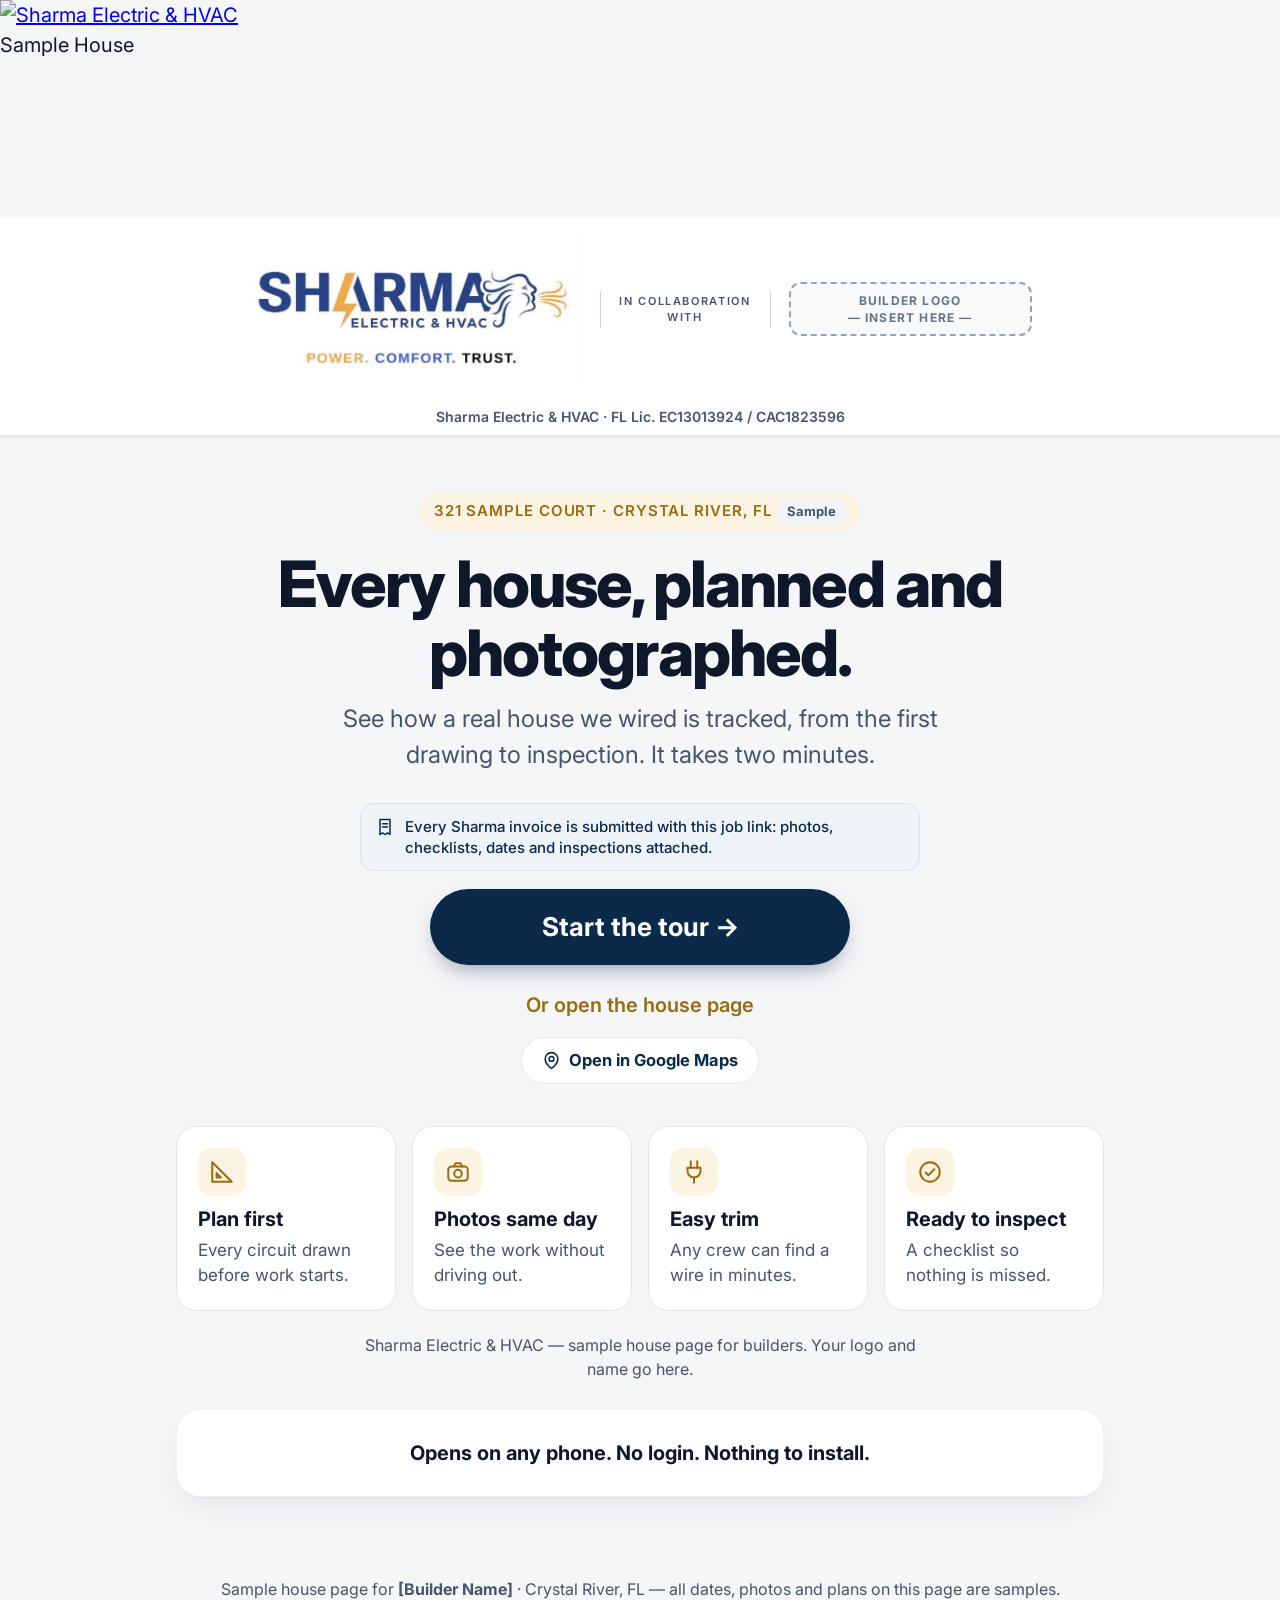
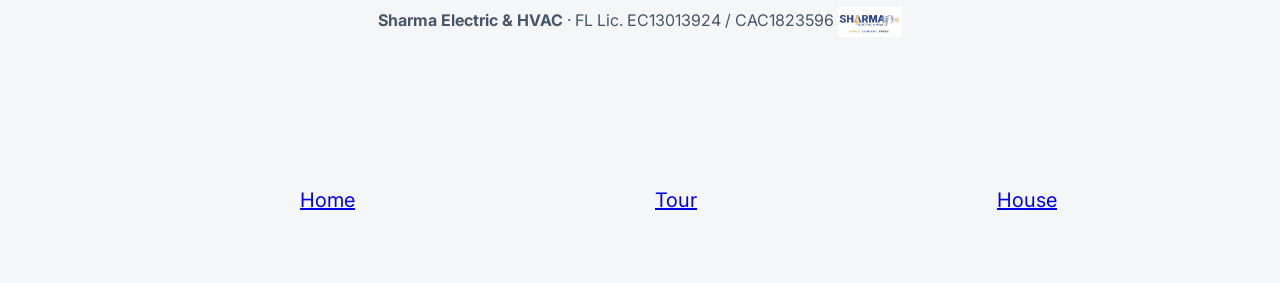
==== commit f624008d: "Kit v1.2 Batch C upgrade: native feel (view cross-fade + per-view scroll keep), grouped inset lists," ====
--- a/index.html
+++ b/index.html
@@ -1,5 +1,5 @@
 <!doctype html>
-<html lang="en" class="sk">
+<html lang="en" class="sk" data-scheme="light">
 <head>
 <meta charset="utf-8" />
 <meta name="viewport" content="width=device-width, initial-scale=1, viewport-fit=cover" />
@@ -177,8 +177,23 @@
 <script src="https://sharma-kit.sharma-crew.workers.dev/sharma-kit.js" defer></script>
 <style>
 /* Sharma kit bridge: room for the kit tab bar; app layout otherwise untouched. */
+/* C-upgrade 2026-11-19: native feel — view cross-fade + per-view scroll keep (see
+   showView), grouped inset lists (16px side margins, rounded grouped cards),
+   every tappable control 44px+. The .sheet elements here are engineered plan-sheet
+   images (diagram content), not bottom sheets — no kit-sheet conversion applies;
+   data is inline, so pull-to-refresh is N/A. */
 body.sk{padding-bottom:calc(var(--sk-tab-h,54px) + env(safe-area-inset-bottom,0px) + 14px)}
 .sk-header{z-index:60}
+.wrap{padding:0 16px 40px}
+.view.sk-enter{animation:skViewIn .2s cubic-bezier(.32,.72,.35,1)}
+@keyframes skViewIn{from{opacity:0;transform:translateY(8px)}to{opacity:1;transform:none}}
+@media (prefers-reduced-motion:reduce){.view.sk-enter{animation:none}}
+.link{display:flex;align-items:center;justify-content:center;min-height:44px}
+.maplink{min-height:44px}
+.rgd>button{min-height:44px}
+.rgd .items button{min-height:44px}
+.mleg a,.mleg div{min-height:44px}
+.jaddr a{min-height:44px}
 .vis span .sk-icon,.k .sk-icon{vertical-align:-3px}
 </style>
 </head>
@@ -569,14 +584,20 @@
 <script>
 /* ---------- view routing ---------- */
 var views = { landing: document.getElementById('view-landing'), tour: document.getElementById('view-tour'), house: document.getElementById('view-house') };
+var skScroll={};
 function showView(name, anchor) {
+  var curEl = document.querySelector('.view.on');
+  var curName = curEl ? curEl.id.replace('view-', '') : null;
+  if (curName && curName !== name) skScroll[curName] = window.scrollY;
   for (var k in views) views[k].classList.toggle('on', k === name);
   if (location.hash !== '#' + name) { try { history.replaceState(null, '', '#' + name); } catch (e) {} }
+  var nv = views[name];
+  if (nv) { nv.classList.remove('sk-enter'); void nv.offsetWidth; nv.classList.add('sk-enter'); }
   if (anchor) {
     var el = document.getElementById(anchor);
     if (el) { setTimeout(function(){ el.scrollIntoView({behavior:'smooth', block:'start'}); }, 60); return; }
   }
-  window.scrollTo(0, 0);
+  window.scrollTo(0, skScroll[name] || 0);
 }
 document.querySelectorAll('[data-go]').forEach(function (b) {
   b.addEventListener('click', function () { showView(b.getAttribute('data-go'), b.getAttribute('data-anchor')); });
@@ -851,7 +872,7 @@
       var v = t.getAttribute("data-sk-go");
       var b = document.querySelector('[data-go="' + v + '"]');
       if (b) b.click(); else if (window.showView) showView(v);
-      setTimeout(sync, 40); scrollTo(0,0);
+      setTimeout(sync, 40);
     });
   });
   document.addEventListener("click", function(){ setTimeout(sync, 40); });
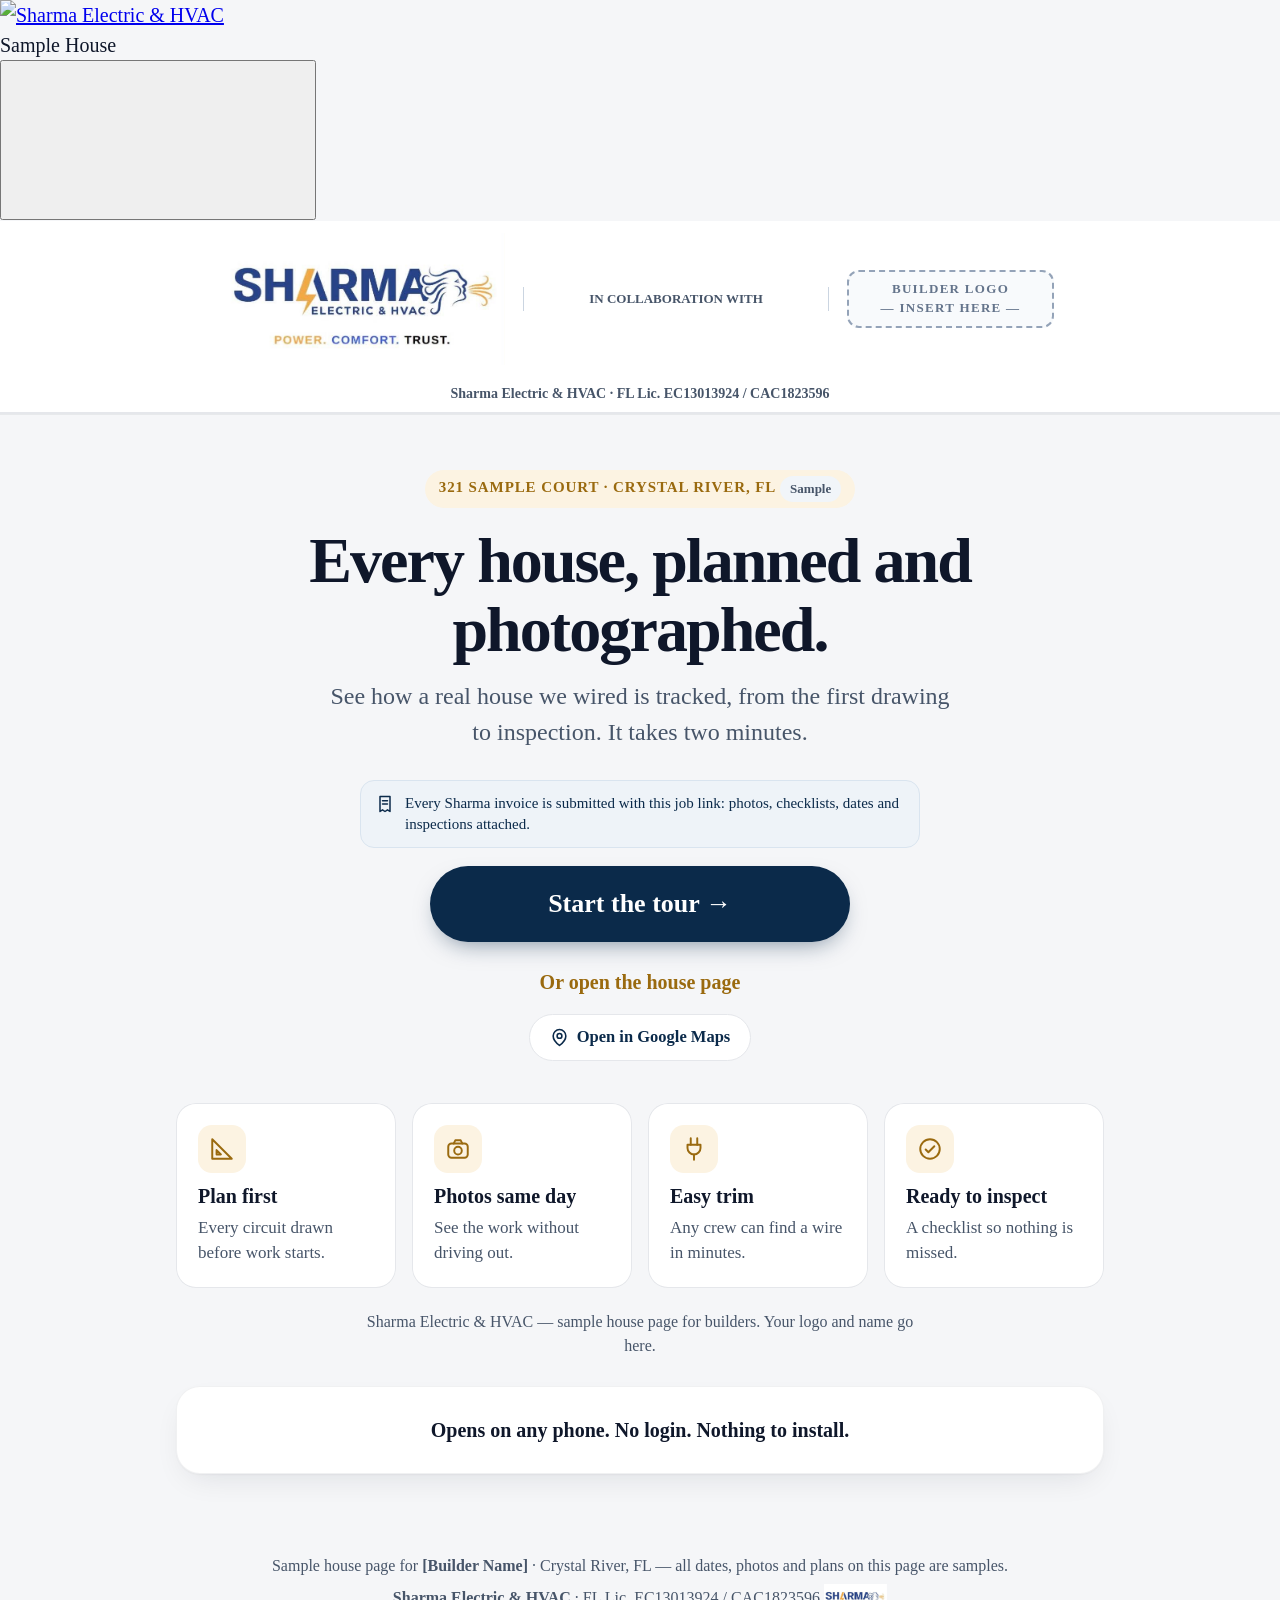
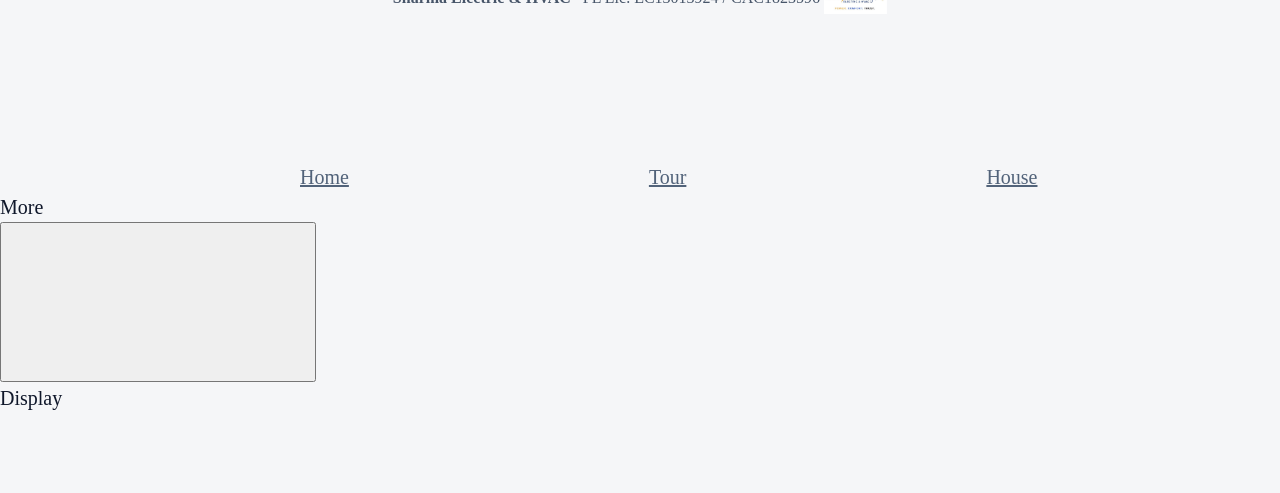
==== commit 123e4d3e: "Kit round 2 + v1.3 (Sample House Template): images externalized to WebP where oversized, navy kit bu" ====
--- a/index.html
+++ b/index.html
@@ -6,9 +6,6 @@
 <meta name="color-scheme" content="light" />
 <link rel="icon" href="data:," />
 <title>Sample House · Any Builder (Template)</title>
-<link rel="preconnect" href="https://fonts.googleapis.com" />
-<link rel="preconnect" href="https://fonts.gstatic.com" crossorigin />
-<link href="https://fonts.googleapis.com/css2?family=Inter:wght@400;500;600;700;800&display=swap" rel="stylesheet" />
 <style>
 :root{
   --ink:#0f172a; --navy:#0b2a4a; --navy2:#103a63;
@@ -19,7 +16,7 @@
 *{box-sizing:border-box}
 html{scroll-behavior:smooth;-webkit-text-size-adjust:100%}
 html,body{overflow-x:hidden}
-body{margin:0;font-family:Inter,system-ui,-apple-system,"Segoe UI",sans-serif;background:var(--bg);color:var(--ink);font-size:20px;line-height:1.5;-webkit-font-smoothing:antialiased}
+body{margin:0;font-family:var(--sk-font);background:var(--bg);color:var(--ink);font-size:20px;line-height:1.5;-webkit-font-smoothing:antialiased}
 img{max-width:100%}
 button{font-family:inherit}
 /* ---------- header (original logorow) ---------- */
@@ -27,11 +24,11 @@
 .top .in2{max-width:1080px;margin:auto;display:flex;flex-direction:column;align-items:center;gap:10px;padding:12px 10px 10px}
 .logorow{display:flex;flex-wrap:nowrap;align-items:center;justify-content:center;gap:2%;width:100%;max-width:900px}
 .logorow img{display:block;height:auto;object-fit:contain}
-.logorow img.sharma{width:37%}
-.collab{width:19%;flex:none;font-size:clamp(6px,1.65vw,11px);line-height:1.5;font-weight:600;color:#475569;text-transform:uppercase;letter-spacing:.15em;text-align:center;align-self:center;border-left:1px solid #cbd5e1;border-right:1px solid #cbd5e1;padding:2px 4px}
-.logorow .builder-slot{width:27%;flex:none}
+.logorow img.sharma{width:31%}
+.collab{width:34%;flex:none;font-size:13px;line-height:1.5;font-weight:600;color:#475569;text-transform:uppercase;letter-spacing:0;text-align:center;align-self:center;border-left:1px solid #cbd5e1;border-right:1px solid #cbd5e1;padding:2px 4px}
+.logorow .builder-slot{width:23%;flex:none}
 .builder-slot{display:inline-flex;align-items:center;justify-content:center;border:2px dashed #94a3b8;border-radius:12px;background:#f8fafc;color:#64748b;font-weight:700;text-transform:uppercase;letter-spacing:.1em;text-align:center;line-height:1.45}
-.logorow .builder-slot{min-height:52px;padding:8px 6px;font-size:clamp(7px,1.8vw,12px)}
+.logorow .builder-slot{min-height:52px;padding:8px 6px;font-size:13px}
 .builder-slot.house{margin-top:10px;padding:14px 26px;font-size:13px}
 .lic2{display:block;text-align:center;font-size:14px;font-weight:600;color:var(--mut);padding:8px 12px;border-bottom:1px solid var(--line);background:#fff}
 /* ---------- layout ---------- */
@@ -78,7 +75,7 @@
 .cap{margin-top:10px}
 .ck{list-style:none;padding:0;margin:0;display:grid;gap:10px;grid-template-columns:repeat(auto-fill,minmax(260px,1fr))}
 .ck li{display:flex;gap:12px;align-items:center;background:var(--green-bg);border-radius:14px;padding:14px 16px;font-weight:600;font-size:18px}
-.ck li:before{content:"✓";flex:0 0 30px;height:30px;border-radius:50%;background:var(--green);color:#fff;display:grid;place-items:center;font-weight:800}
+.ck li:before{content:"";flex:0 0 30px;height:30px;border-radius:50%;background-color:var(--green);background-image:url("data:image/svg+xml,%3Csvg xmlns='http://www.w3.org/2000/svg' viewBox='0 0 24 24' fill='none' stroke='white' stroke-width='3.2' stroke-linecap='round' stroke-linejoin='round'%3E%3Cpath d='m5 12.5 4.5 4.5L19 7.5'/%3E%3C/svg%3E");background-size:16px;background-position:center;background-repeat:no-repeat}
 .stages{display:flex;gap:8px;flex-wrap:wrap;margin-top:6px}
 .stages span{padding:9px 14px;border-radius:999px;background:#fff;border:1px solid #e2e8f0;color:var(--mut);font-weight:600;font-size:15px}
 .stages span.on{background:var(--navy);border-color:var(--navy);color:#fff;box-shadow:0 4px 14px -6px rgba(11,42,74,.6)}
@@ -92,7 +89,7 @@
 .jaddr{font-size:18px;font-weight:600;color:#334155}
 .jaddr a{display:inline-flex;align-items:center;gap:6px;color:var(--orange-d);text-decoration:none;font-weight:600;border-bottom:1px solid rgba(154,106,15,.35)}
 .jaddr a:hover{border-bottom-color:var(--orange-d)}
-.jlab{margin-top:12px;font-size:12px;font-weight:700;letter-spacing:.12em;text-transform:uppercase;color:#64748b}
+.jlab{margin-top:12px;font-size:13px;font-weight:700;letter-spacing:.12em;text-transform:uppercase;color:#64748b}
 .jval{font-size:17px;font-weight:700;color:var(--ink)}
 .partner-chip{display:inline-flex;align-items:center;justify-content:center;background:#fff;border:1px solid var(--line);border-radius:12px;padding:7px 14px;box-shadow:0 1px 3px rgba(15,23,42,.06);line-height:0;margin-top:10px}
 .partner-chip img{height:36px;width:auto;display:block;object-fit:contain}
@@ -140,7 +137,7 @@
 /* ---------- panel schedule (original swipe table) ---------- */
 .pshd{margin-top:12px;font-size:16px}
 .psx{overflow-x:auto;-webkit-overflow-scrolling:touch;border:2px solid #0f172a;border-radius:8px;margin-top:8px;background:#fff}
-.psi,.ps{border-collapse:collapse;font-size:12px;white-space:nowrap;width:100%;font-family:Arial,sans-serif}
+.psi,.ps{border-collapse:collapse;font-size:13px;white-space:nowrap;width:100%;font-family:Arial,sans-serif}
 .psi th,.psi td{border:1px solid #cbd5e1;padding:4px 8px;text-align:left}
 .psi th{background:#f1f5f9}
 .ps th{background:#111;color:#fff;padding:6px 8px;text-align:left}
@@ -167,6 +164,8 @@
 }
 </style>
 <meta name="theme-color" content="#264387">
+<meta name="color-scheme" content="light">
+<script>(function(){try{if(localStorage.getItem("sk-scheme")==="dark"){var d=document.documentElement;d.setAttribute("data-scheme","dark");var m=document.querySelector('meta[name="theme-color"]');if(m)m.content=d.getAttribute("data-theme")==="track"?"#1C1C1E":"#1a2f61"}}catch(e){}})()</script>
 <meta name="apple-mobile-web-app-capable" content="yes">
 <meta name="mobile-web-app-capable" content="yes">
 <meta name="apple-mobile-web-app-status-bar-style" content="black-translucent">
@@ -196,12 +195,61 @@
 .jaddr a{min-height:44px}
 .vis span .sk-icon,.k .sk-icon{vertical-align:-3px}
 </style>
+<style>
+/* Round 2 (Steve) + kit v1.3: tab labels >=4.5:1 both schemes; .vis visual light in
+   light mode (no dark panels in light); full app dark palette keyed only to
+   [data-scheme="dark"] so Dark actually paints (round 1 had none). */
+.sk-tab{color:#52637a}
+[data-scheme="dark"] .sk-tab{color:#A1A1AA}
+[data-scheme="light"] .vis{background:#EEF3F8;color:#0b2a4a}
+[data-scheme="dark"]{--bg:#000000;--card:#1C1C1E;--ink:#F2F2F7;--mut:#A1A1AA;--line:#38383A;--soft:#2C2C2E;--chip:#3A2E12;--green-bg:#0F2B18}
+[data-scheme="dark"] .top{background:#1C1C1E;border-bottom-color:#38383A}
+[data-scheme="dark"] .lic2{background:#1C1C1E;color:#A1A1AA;border-bottom-color:#38383A}
+[data-scheme="dark"] .collab{color:#C7C7CC;border-left-color:#38383A;border-right-color:#38383A}
+[data-scheme="dark"] .card{background:#1C1C1E;border-color:#38383A}
+[data-scheme="dark"] figure{background:#1C1C1E}
+[data-scheme="dark"] figcaption{color:#F2F2F7}
+[data-scheme="dark"] figcaption small{color:#A1A1AA}
+[data-scheme="dark"] .btn{background:#2C2C2E;color:#F2F2F7;box-shadow:0 0 0 1px #38383A inset}
+[data-scheme="dark"] .btn.pri{background:#264387;color:#fff;box-shadow:0 10px 24px -10px rgba(0,0,0,.6)}
+[data-scheme="dark"] .maplink{background:#1C1C1E;color:#F2F2F7;border-color:#38383A}
+[data-scheme="dark"] .feat div{background:#1C1C1E;box-shadow:0 0 0 1px #38383A inset}
+[data-scheme="dark"] .stages span{background:#1C1C1E;border-color:#38383A;color:#A1A1AA}
+[data-scheme="dark"] .stages span.on{background:#264387;border-color:#264387;color:#fff}
+[data-scheme="dark"] .rgd{background:#1C1C1E;border-color:#38383A}
+[data-scheme="dark"] .rgd>button{background:#1C1C1E;color:#F2F2F7}
+[data-scheme="dark"] .rgd>button .rgc{background:#2C2C2E;color:#A1A1AA}
+[data-scheme="dark"] .rgd>button .rgc.done{background:#0F2B18;color:#6FD08C}
+[data-scheme="dark"] .rgd>button .chev{color:#A1A1AA}
+[data-scheme="dark"] .rgd .items button{color:#F2F2F7;border-top-color:#2C2C2E}
+[data-scheme="dark"] .rgd .items .box{background:#1C1C1E;border-color:#48484A}
+[data-scheme="dark"] .rgd .items button.done .txt{color:#A1A1AA}
+[data-scheme="dark"] .mleg a,[data-scheme="dark"] .mleg div{background:#2C2C2E;color:#F2F2F7}
+[data-scheme="dark"] .lg li{background:#2C2C2E}
+[data-scheme="dark"] .psx{background:#1C1C1E}
+[data-scheme="dark"] .psi th{background:#2C2C2E;color:#F2F2F7}
+[data-scheme="dark"] .psi td{color:#F2F2F7;border-color:#38383A}
+[data-scheme="dark"] .ps td{color:#F2F2F7;border-bottom-color:#38383A;border-right-color:#38383A}
+[data-scheme="dark"] .ps tbody tr:nth-child(even){background:#2C2C2E}
+[data-scheme="dark"] .ps tfoot td{background:#2C2C2E;color:#F2F2F7}
+[data-scheme="dark"] .schednote{background:#0F2B18;color:#F2F2F7}
+[data-scheme="dark"] .tck .chip{background:#0F2B18;color:#6FD08C}
+[data-scheme="dark"] .eyebrow,[data-scheme="dark"] .datebox .k,[data-scheme="dark"] .stepn{color:#F5B95F}
+[data-scheme="dark"] .link,[data-scheme="dark"] .jaddr a{color:#F5B95F}
+[data-scheme="dark"] .prog{background:#2C2C2E}
+[data-scheme="dark"] .list a{color:#F2F2F7}
+[data-scheme="dark"] .foot{color:#A1A1AA}
+[data-scheme="dark"] .jaddr{color:#C7C7CC}
+[data-scheme="dark"] .jlab{color:#A1A1AA}
+[data-scheme="dark"] .inv{background:#12233F;border-color:#243A5E;color:#DCE6F5}
+[data-scheme="dark"] .builder-slot{background:#1C1C1E;border-color:#48484A;color:#A1A1AA}
+</style>
 </head>
 <body class="sk">
 <header class="sk-header"><div class="sk-header__bar">
   <div class="sk-header__lead"><a class="sk-header__logo" href="./"><img src="https://sharma-kit.sharma-crew.workers.dev/assets/logo-white-header.png" alt="Sharma Electric &amp; HVAC" width="103" height="20"></a></div>
   <div class="sk-header__title">Sample House</div>
-  <div class="sk-header__trail"><a class="sk-header__btn" href="tel:+14078819076" aria-label="Call Sharma"><svg class="sk-icon"><use href="#i-phone"/></svg></a></div>
+  <div class="sk-header__trail"><button type="button" class="sk-header__btn" data-sheet-open="moreSheet" aria-label="More"><svg class="sk-icon"><use href="#i-settings"/></svg></button><a class="sk-header__btn" href="tel:+14078819076" aria-label="Call Sharma"><svg class="sk-icon"><use href="#i-phone"/></svg></a></div>
 </div></header>
 <div class="sk-offline"></div>
 
@@ -279,7 +327,7 @@
           <div><a class="sheet" href="assets/img-1140d9c81fb94360.jpg" target="_blank" rel="noopener"><img src="assets/img-1140d9c81fb94360.jpg" alt="Sample engineered plan sheet — panel schedule and load calculation" loading="lazy" /></a><p class="cap"><b>Panel schedule and load math</b></p></div>
           <div><a class="sheet" href="assets/img-7980eacc5211bc73.jpg" target="_blank" rel="noopener"><img src="assets/img-7980eacc5211bc73.jpg" alt="Sample engineered plan sheet — branch circuit plan for the whole house" loading="lazy" /></a><p class="cap"><b>Every circuit in the house</b></p></div>
         </div>
-        <div class="tck"><b>Checklist:</b> <span class="chip">✓ Plan set</span><span class="chip">✓ Panel schedule</span></div>
+        <div class="tck"><b>Checklist:</b> <span class="chip"><svg class="sk-icon" style="width:15px;height:15px;vertical-align:-2px" aria-hidden="true"><use href="#i-check"/></svg> Plan set</span><span class="chip"><svg class="sk-icon" style="width:15px;height:15px;vertical-align:-2px" aria-hidden="true"><use href="#i-check"/></svg> Panel schedule</span></div>
       </div>
     </div>
 
@@ -294,7 +342,7 @@
           <li>No login. Opens on any phone.</li>
         </ul>
         <div class="vis"><span><svg class="sk-icon sk-icon--sm" aria-hidden="true"><use href="#i-clipboard"/></svg></span><b>Job started</b></div>
-        <div class="tck"><b>Checklist:</b> <span class="chip">✓ Supply pick date</span><span class="chip">✓ Rough-in date</span></div>
+        <div class="tck"><b>Checklist:</b> <span class="chip"><svg class="sk-icon" style="width:15px;height:15px;vertical-align:-2px" aria-hidden="true"><use href="#i-check"/></svg> Supply pick date</span><span class="chip"><svg class="sk-icon" style="width:15px;height:15px;vertical-align:-2px" aria-hidden="true"><use href="#i-check"/></svg> Rough-in date</span></div>
       </div>
     </div>
 
@@ -313,7 +361,7 @@
           <figure><img src="assets/img-b1c3f8e79a6feeed.jpg" alt="Sample photo — cable stapled flat to furring strips" loading="lazy" /><figcaption>Cable stapled flat to furring strips</figcaption></figure>
           <figure><img src="assets/img-2ad334c63e9e3b1b.jpg" alt="Sample photo — room roughed in, ready to inspect" loading="lazy" /><figcaption>Room roughed in, ready to inspect</figcaption></figure>
         </div>
-        <div class="tck"><b>Checklist:</b> <span class="chip">✓ Kick plates, furring strips</span><span class="chip">✓ Neat switch boxes</span><span class="chip">✓ Rough inspection checklist</span></div>
+        <div class="tck"><b>Checklist:</b> <span class="chip"><svg class="sk-icon" style="width:15px;height:15px;vertical-align:-2px" aria-hidden="true"><use href="#i-check"/></svg> Kick plates, furring strips</span><span class="chip"><svg class="sk-icon" style="width:15px;height:15px;vertical-align:-2px" aria-hidden="true"><use href="#i-check"/></svg> Neat switch boxes</span><span class="chip"><svg class="sk-icon" style="width:15px;height:15px;vertical-align:-2px" aria-hidden="true"><use href="#i-check"/></svg> Rough inspection checklist</span></div>
       </div>
     </div>
 
@@ -332,7 +380,7 @@
           <figure><img src="assets/img-b2767102622f5f73.jpg" alt="Sample photo — exterior WR receptacle with in-use cover" loading="lazy" /><figcaption><b>Exterior and garage: WR receptacles, in-use covers</b><br /><small>Sample photo</small></figcaption></figure>
           <figure><img src="assets/img-cf316d17219fbdb4.jpg" alt="Sample photo — GFCI receptacle tested" loading="lazy" /><figcaption><b>GFCI / AFCI tested</b><br /><small>Sample photo</small></figcaption></figure>
         </div>
-        <div class="tck"><b>Checklist:</b> <span class="chip">✓ Devices and plates</span><span class="chip">✓ GFCI / AFCI tested</span><span class="chip">✓ Exterior WR</span></div>
+        <div class="tck"><b>Checklist:</b> <span class="chip"><svg class="sk-icon" style="width:15px;height:15px;vertical-align:-2px" aria-hidden="true"><use href="#i-check"/></svg> Devices and plates</span><span class="chip"><svg class="sk-icon" style="width:15px;height:15px;vertical-align:-2px" aria-hidden="true"><use href="#i-check"/></svg> GFCI / AFCI tested</span><span class="chip"><svg class="sk-icon" style="width:15px;height:15px;vertical-align:-2px" aria-hidden="true"><use href="#i-check"/></svg> Exterior WR</span></div>
       </div>
     </div>
 
@@ -352,7 +400,7 @@
           <figure><img src="assets/img-361f966691baf8df.jpg" alt="Sample photo — pendants over the kitchen island" loading="lazy" /><figcaption><b>Pendants over the island</b><br /><small>Sample photo</small></figcaption></figure>
           <figure><img src="assets/img-712b46f29dba951f.jpg" alt="Sample photo — smoke detector installed and tested" loading="lazy" /><figcaption><b>Smoke detectors on and tested</b><br /><small>Sample photo</small></figcaption></figure>
         </div>
-        <div class="tck"><b>Checklist:</b> <span class="chip">✓ Recessed lights</span><span class="chip">✓ Fans</span><span class="chip">✓ Pendants</span><span class="chip">✓ Smoke detectors</span></div>
+        <div class="tck"><b>Checklist:</b> <span class="chip"><svg class="sk-icon" style="width:15px;height:15px;vertical-align:-2px" aria-hidden="true"><use href="#i-check"/></svg> Recessed lights</span><span class="chip"><svg class="sk-icon" style="width:15px;height:15px;vertical-align:-2px" aria-hidden="true"><use href="#i-check"/></svg> Fans</span><span class="chip"><svg class="sk-icon" style="width:15px;height:15px;vertical-align:-2px" aria-hidden="true"><use href="#i-check"/></svg> Pendants</span><span class="chip"><svg class="sk-icon" style="width:15px;height:15px;vertical-align:-2px" aria-hidden="true"><use href="#i-check"/></svg> Smoke detectors</span></div>
       </div>
     </div>
 
@@ -368,7 +416,7 @@
         </ul>
         <div class="mapbox"><svg viewBox="0 0 636 496" style="width:100%;height:auto;display:block;background:#fff;font-family:Arial,sans-serif" role=img><rect x="4" y="4" width="628" height="488" fill="none" stroke="#0f172a" stroke-width="1.5"/><rect x="20" y="20" width="540" height="380" fill="#fff" stroke="#334155" stroke-width="7"/><line x1="180" y1="20" x2="180" y2="230" stroke="#334155" stroke-width="4"/><line x1="180" y1="230" x2="20" y2="230" stroke="#334155" stroke-width="4"/><line x1="110" y1="230" x2="110" y2="400" stroke="#334155" stroke-width="4"/><line x1="300" y1="20" x2="300" y2="170" stroke="#334155" stroke-width="4"/><line x1="180" y1="170" x2="360" y2="170" stroke="#334155" stroke-width="4"/><line x1="360" y1="20" x2="360" y2="170" stroke="#334155" stroke-width="4"/><line x1="420" y1="20" x2="420" y2="230" stroke="#334155" stroke-width="4"/><line x1="420" y1="230" x2="560" y2="230" stroke="#334155" stroke-width="4"/><line x1="420" y1="120" x2="560" y2="120" stroke="#334155" stroke-width="4"/><line x1="300" y1="230" x2="420" y2="230" stroke="#334155" stroke-width="4"/><line x1="300" y1="230" x2="300" y2="320" stroke="#334155" stroke-width="4"/><line x1="180" y1="320" x2="300" y2="320" stroke="#334155" stroke-width="4"/><line x1="180" y1="230" x2="180" y2="320" stroke="#334155" stroke-width="4"/><rect x="171" y="181" width="18" height="18" fill="#fff"/><rect x="291" y="111" width="18" height="18" fill="#fff"/><rect x="351" y="111" width="18" height="18" fill="#fff"/><rect x="411" y="181" width="18" height="18" fill="#fff"/><rect x="411" y="81" width="18" height="18" fill="#fff"/><rect x="241" y="161" width="18" height="18" fill="#fff"/><rect x="131" y="221" width="18" height="18" fill="#fff"/><rect x="230" y="394" width="40" height="12" fill="#fff"/><path d="M230 400 A40 40 0 0 1 270 360" fill="none" stroke="#94a3b8" stroke-dasharray="3 3"/><text x="100" y="40" text-anchor="middle" font-size="11" font-weight="700" fill="#94a3b8" letter-spacing=".5"><tspan class=en>BED 2</tspan></text><text x="240" y="40" text-anchor="middle" font-size="11" font-weight="700" fill="#94a3b8" letter-spacing=".5"><tspan class=en>BED 3</tspan></text><text x="330" y="40" text-anchor="middle" font-size="11" font-weight="700" fill="#94a3b8" letter-spacing=".5"><tspan class=en>BATH 2</tspan></text><text x="490" y="40" text-anchor="middle" font-size="11" font-weight="700" fill="#94a3b8" letter-spacing=".5"><tspan class=en>MASTER BED</tspan></text><text x="490" y="150" text-anchor="middle" font-size="11" font-weight="700" fill="#94a3b8" letter-spacing=".5"><tspan class=en>MASTER BATH</tspan></text><text x="390" y="60" text-anchor="middle" font-size="11" font-weight="700" fill="#94a3b8" letter-spacing=".5"><tspan class=en>W.I.C.</tspan></text><text x="65" y="250" text-anchor="middle" font-size="11" font-weight="700" fill="#94a3b8" letter-spacing=".5"><tspan class=en>GARAGE</tspan></text><text x="145" y="250" text-anchor="middle" font-size="11" font-weight="700" fill="#94a3b8" letter-spacing=".5"><tspan class=en>LAUNDRY</tspan></text><text x="240" y="250" text-anchor="middle" font-size="11" font-weight="700" fill="#94a3b8" letter-spacing=".5"><tspan class=en>FOYER / STAIR</tspan></text><text x="360" y="250" text-anchor="middle" font-size="11" font-weight="700" fill="#94a3b8" letter-spacing=".5"><tspan class=en>KITCHEN</tspan></text><text x="490" y="250" text-anchor="middle" font-size="11" font-weight="700" fill="#94a3b8" letter-spacing=".5"><tspan class=en>LIVING</tspan></text><text x="240" y="340" text-anchor="middle" font-size="11" font-weight="700" fill="#94a3b8" letter-spacing=".5"><tspan class=en>DINING</tspan></text><text x="240" y="190" text-anchor="middle" font-size="11" font-weight="700" fill="#94a3b8" letter-spacing=".5"><tspan class=en>HALL</tspan></text><rect x="335" y="290" width="70" height="30" rx="3" fill="#f1f5f9" stroke="#64748b"/><rect x="572" y="250" width="44" height="44" rx="4" fill="#f1f5f9" stroke="#0f172a" stroke-width="2"/><circle cx="594" cy="272" r="15" fill="none" stroke="#0f172a"/><text x="594" y="308" text-anchor="middle" font-size="9" font-weight="700">AC</text><title>AC disconnect</title><rect x="566" y="214" width="20" height="16" fill="#fff" stroke="#0f172a" stroke-width="2"/><line x1="566" y1="230" x2="586" y2="214" stroke="#0f172a"/><text x="590" y="225" font-size="8" font-weight="800">DISC</text></a><circle cx="604" cy="212" r="10" fill="#0d9488" stroke="#fff" stroke-width="2"/><text x="604" y="216" text-anchor="middle" font-size="11" font-weight="800" fill="#fff">1</text><title>Carflex whip to water heater</title><circle cx="45" cy="300" r="13" fill="#f1f5f9" stroke="#0f172a" stroke-width="2"/><text x="45" y="303" text-anchor="middle" font-size="8" font-weight="800">WH</text><path d="M28 360 C 20 340, 30 320, 38 311" fill="none" stroke="#9A6A0F" stroke-width="3" stroke-dasharray="5 3"/></a><circle cx="70" cy="300" r="10" fill="#0d9488" stroke="#fff" stroke-width="2"/><text x="70" y="304" text-anchor="middle" font-size="11" font-weight="800" fill="#fff">2</text><a href="assets/img-88797feb93a6f3c3.jpg" target="_blank"><title>Siemens panel</title><rect x="24" y="352" width="10" height="34" fill="#0f172a"/><text x="40" y="375" font-size="8" font-weight="800">PANEL</text></a><circle cx="62" cy="384" r="10" fill="#0d9488" stroke="#fff" stroke-width="2"/><text x="62" y="388" text-anchor="middle" font-size="11" font-weight="800" fill="#fff">5</text><a href="assets/img-b51a93cc1c4ee19c.jpg" target="_blank"><title>Recessed light</title><circle cx="60" cy="90" r="6" fill="#fff" stroke="#0f172a" stroke-width="1.6"/><circle cx="60" cy="90" r="2" fill="#0f172a"/></a><a href="assets/img-b51a93cc1c4ee19c.jpg" target="_blank"><title>Recessed light</title><circle cx="140" cy="90" r="6" fill="#fff" stroke="#0f172a" stroke-width="1.6"/><circle cx="140" cy="90" r="2" fill="#0f172a"/></a><a href="assets/img-b51a93cc1c4ee19c.jpg" target="_blank"><title>Recessed light</title><circle cx="60" cy="170" r="6" fill="#fff" stroke="#0f172a" stroke-width="1.6"/><circle cx="60" cy="170" r="2" fill="#0f172a"/></a><a href="assets/img-b51a93cc1c4ee19c.jpg" target="_blank"><title>Recessed light</title><circle cx="140" cy="170" r="6" fill="#fff" stroke="#0f172a" stroke-width="1.6"/><circle cx="140" cy="170" r="2" fill="#0f172a"/></a><a href="assets/img-b51a93cc1c4ee19c.jpg" target="_blank"><title>Recessed light</title><circle cx="220" cy="90" r="6" fill="#fff" stroke="#0f172a" stroke-width="1.6"/><circle cx="220" cy="90" r="2" fill="#0f172a"/></a><a href="assets/img-b51a93cc1c4ee19c.jpg" target="_blank"><title>Recessed light</title><circle cx="260" cy="130" r="6" fill="#fff" stroke="#0f172a" stroke-width="1.6"/><circle cx="260" cy="130" r="2" fill="#0f172a"/></a><a href="assets/img-b51a93cc1c4ee19c.jpg" target="_blank"><title>Recessed light</title><circle cx="470" cy="170" r="6" fill="#fff" stroke="#0f172a" stroke-width="1.6"/><circle cx="470" cy="170" r="2" fill="#0f172a"/></a><a href="assets/img-b51a93cc1c4ee19c.jpg" target="_blank"><title>Recessed light</title><circle cx="520" cy="170" r="6" fill="#fff" stroke="#0f172a" stroke-width="1.6"/><circle cx="520" cy="170" r="2" fill="#0f172a"/></a><a href="assets/img-b51a93cc1c4ee19c.jpg" target="_blank"><title>Recessed light</title><circle cx="210" cy="200" r="6" fill="#fff" stroke="#0f172a" stroke-width="1.6"/><circle cx="210" cy="200" r="2" fill="#0f172a"/></a><a href="assets/img-b51a93cc1c4ee19c.jpg" target="_blank"><title>Recessed light</title><circle cx="270" cy="200" r="6" fill="#fff" stroke="#0f172a" stroke-width="1.6"/><circle cx="270" cy="200" r="2" fill="#0f172a"/></a><a href="assets/img-b51a93cc1c4ee19c.jpg" target="_blank"><title>Recessed light</title><circle cx="340" cy="200" r="6" fill="#fff" stroke="#0f172a" stroke-width="1.6"/><circle cx="340" cy="200" r="2" fill="#0f172a"/></a><a href="assets/img-b51a93cc1c4ee19c.jpg" target="_blank"><title>Recessed light</title><circle cx="450" cy="300" r="6" fill="#fff" stroke="#0f172a" stroke-width="1.6"/><circle cx="450" cy="300" r="2" fill="#0f172a"/></a><a href="assets/img-b51a93cc1c4ee19c.jpg" target="_blank"><title>Recessed light</title><circle cx="530" cy="300" r="6" fill="#fff" stroke="#0f172a" stroke-width="1.6"/><circle cx="530" cy="300" r="2" fill="#0f172a"/></a><a href="assets/img-b51a93cc1c4ee19c.jpg" target="_blank"><title>Recessed light</title><circle cx="450" cy="370" r="6" fill="#fff" stroke="#0f172a" stroke-width="1.6"/><circle cx="450" cy="370" r="2" fill="#0f172a"/></a><a href="assets/img-b51a93cc1c4ee19c.jpg" target="_blank"><title>Recessed light</title><circle cx="530" cy="370" r="6" fill="#fff" stroke="#0f172a" stroke-width="1.6"/><circle cx="530" cy="370" r="2" fill="#0f172a"/></a><a href="assets/img-b51a93cc1c4ee19c.jpg" target="_blank"><title>Recessed light</title><circle cx="80" cy="280" r="6" fill="#fff" stroke="#0f172a" stroke-width="1.6"/><circle cx="80" cy="280" r="2" fill="#0f172a"/></a><a href="assets/img-b51a93cc1c4ee19c.jpg" target="_blank"><title>Recessed light</title><circle cx="85" cy="340" r="6" fill="#fff" stroke="#0f172a" stroke-width="1.6"/><circle cx="85" cy="340" r="2" fill="#0f172a"/></a><a href="assets/img-b51a93cc1c4ee19c.jpg" target="_blank"><title>Recessed light</title><circle cx="345" cy="270" r="6" fill="#fff" stroke="#0f172a" stroke-width="1.6"/><circle cx="345" cy="270" r="2" fill="#0f172a"/></a><a href="assets/img-b51a93cc1c4ee19c.jpg" target="_blank"><title>Recessed light</title><circle cx="395" cy="270" r="6" fill="#fff" stroke="#0f172a" stroke-width="1.6"/><circle cx="395" cy="270" r="2" fill="#0f172a"/></a><a href="assets/img-b51a93cc1c4ee19c.jpg" target="_blank"><title>Recessed light</title><circle cx="345" cy="345" r="6" fill="#fff" stroke="#0f172a" stroke-width="1.6"/><circle cx="345" cy="345" r="2" fill="#0f172a"/></a><a href="assets/img-b51a93cc1c4ee19c.jpg" target="_blank"><title>Recessed light</title><circle cx="395" cy="345" r="6" fill="#fff" stroke="#0f172a" stroke-width="1.6"/><circle cx="395" cy="345" r="2" fill="#0f172a"/></a><a href="assets/img-3ae8bc2fd80cecdb.jpg" target="_blank"><title>Ceiling fan</title><ellipse cx="490" cy="53.6" rx="5.28" ry="13.200000000000001" fill="#e2e8f0" stroke="#0f172a" stroke-width="1.2" transform="rotate(0 490 68)"/><ellipse cx="490" cy="53.6" rx="5.28" ry="13.200000000000001" fill="#e2e8f0" stroke="#0f172a" stroke-width="1.2" transform="rotate(72 490 68)"/><ellipse cx="490" cy="53.6" rx="5.28" ry="13.200000000000001" fill="#e2e8f0" stroke="#0f172a" stroke-width="1.2" transform="rotate(144 490 68)"/><ellipse cx="490" cy="53.6" rx="5.28" ry="13.200000000000001" fill="#e2e8f0" stroke="#0f172a" stroke-width="1.2" transform="rotate(216 490 68)"/><ellipse cx="490" cy="53.6" rx="5.28" ry="13.200000000000001" fill="#e2e8f0" stroke="#0f172a" stroke-width="1.2" transform="rotate(288 490 68)"/><circle cx="490" cy="68" r="5.28" fill="#0f172a"/><text x="490" y="104" text-anchor="middle" font-size="10" font-weight="700" fill="#0d9488">LARGE FAN</text></a><a href="assets/img-3ae8bc2fd80cecdb.jpg" target="_blank"><title>Ceiling fan</title><ellipse cx="100" cy="118.6" rx="4.18" ry="10.450000000000001" fill="#e2e8f0" stroke="#0f172a" stroke-width="1.2" transform="rotate(0 100 130)"/><ellipse cx="100" cy="118.6" rx="4.18" ry="10.450000000000001" fill="#e2e8f0" stroke="#0f172a" stroke-width="1.2" transform="rotate(72 100 130)"/><ellipse cx="100" cy="118.6" rx="4.18" ry="10.450000000000001" fill="#e2e8f0" stroke="#0f172a" stroke-width="1.2" transform="rotate(144 100 130)"/><ellipse cx="100" cy="118.6" rx="4.18" ry="10.450000000000001" fill="#e2e8f0" stroke="#0f172a" stroke-width="1.2" transform="rotate(216 100 130)"/><ellipse cx="100" cy="118.6" rx="4.18" ry="10.450000000000001" fill="#e2e8f0" stroke="#0f172a" stroke-width="1.2" transform="rotate(288 100 130)"/><circle cx="100" cy="130" r="4.18" fill="#0f172a"/><text x="100" y="161" text-anchor="middle" font-size="10" font-weight="700" fill="#0d9488">SMALL FAN</text></a><a href="assets/img-3ae8bc2fd80cecdb.jpg" target="_blank"><title>Ceiling fan</title><ellipse cx="240" cy="83.6" rx="4.18" ry="10.450000000000001" fill="#e2e8f0" stroke="#0f172a" stroke-width="1.2" transform="rotate(0 240 95)"/><ellipse cx="240" cy="83.6" rx="4.18" ry="10.450000000000001" fill="#e2e8f0" stroke="#0f172a" stroke-width="1.2" transform="rotate(72 240 95)"/><ellipse cx="240" cy="83.6" rx="4.18" ry="10.450000000000001" fill="#e2e8f0" stroke="#0f172a" stroke-width="1.2" transform="rotate(144 240 95)"/><ellipse cx="240" cy="83.6" rx="4.18" ry="10.450000000000001" fill="#e2e8f0" stroke="#0f172a" stroke-width="1.2" transform="rotate(216 240 95)"/><ellipse cx="240" cy="83.6" rx="4.18" ry="10.450000000000001" fill="#e2e8f0" stroke="#0f172a" stroke-width="1.2" transform="rotate(288 240 95)"/><circle cx="240" cy="95" r="4.18" fill="#0f172a"/><text x="240" y="126" text-anchor="middle" font-size="10" font-weight="700" fill="#0d9488">SMALL FAN</text></a><a href="assets/img-3ae8bc2fd80cecdb.jpg" target="_blank"><title>Ceiling fan</title><ellipse cx="490" cy="313.4" rx="7.92" ry="19.8" fill="#e2e8f0" stroke="#0f172a" stroke-width="1.2" transform="rotate(0 490 335)"/><ellipse cx="490" cy="313.4" rx="7.92" ry="19.8" fill="#e2e8f0" stroke="#0f172a" stroke-width="1.2" transform="rotate(72 490 335)"/><ellipse cx="490" cy="313.4" rx="7.92" ry="19.8" fill="#e2e8f0" stroke="#0f172a" stroke-width="1.2" transform="rotate(144 490 335)"/><ellipse cx="490" cy="313.4" rx="7.92" ry="19.8" fill="#e2e8f0" stroke="#0f172a" stroke-width="1.2" transform="rotate(216 490 335)"/><ellipse cx="490" cy="313.4" rx="7.92" ry="19.8" fill="#e2e8f0" stroke="#0f172a" stroke-width="1.2" transform="rotate(288 490 335)"/><circle cx="490" cy="335" r="7.92" fill="#0f172a"/><text x="490" y="383" text-anchor="middle" font-size="10" font-weight="700" fill="#0d9488">LARGE FAN</text></a><a href="assets/img-99748362a0976516.jpg" target="_blank"><title>Chandelier</title><circle cx="240" cy="285" r="11" fill="#fff" stroke="#0f172a" stroke-width="1.6"/><circle cx="240" cy="279" r="2.4" fill="#f59e0b"/><circle cx="245.5" cy="288" r="2.4" fill="#f59e0b"/><circle cx="234.5" cy="288" r="2.4" fill="#f59e0b"/><circle cx="240" cy="285" r="2.4" fill="#f59e0b"/><text x="240" y="309" text-anchor="middle" font-size="9" font-weight="700" fill="#0f172a">CH</text></a><a href="assets/img-99748362a0976516.jpg" target="_blank"><title>Chandelier</title><circle cx="240" cy="370" r="11" fill="#fff" stroke="#0f172a" stroke-width="1.6"/><circle cx="240" cy="364" r="2.4" fill="#f59e0b"/><circle cx="245.5" cy="373" r="2.4" fill="#f59e0b"/><circle cx="234.5" cy="373" r="2.4" fill="#f59e0b"/><circle cx="240" cy="370" r="2.4" fill="#f59e0b"/><text x="240" y="394" text-anchor="middle" font-size="9" font-weight="700" fill="#0f172a">CH</text></a><a href="assets/img-361f966691baf8df.jpg" target="_blank"><title>Pendant</title><circle cx="350" cy="305" r="7" fill="#fde68a" stroke="#0f172a" stroke-width="1.6"/><line x1="345" y1="305" x2="355" y2="305" stroke="#0f172a"/></a><a href="assets/img-361f966691baf8df.jpg" target="_blank"><title>Pendant</title><circle cx="370" cy="305" r="7" fill="#fde68a" stroke="#0f172a" stroke-width="1.6"/><line x1="365" y1="305" x2="375" y2="305" stroke="#0f172a"/></a><a href="assets/img-361f966691baf8df.jpg" target="_blank"><title>Pendant</title><circle cx="390" cy="305" r="7" fill="#fde68a" stroke="#0f172a" stroke-width="1.6"/><line x1="385" y1="305" x2="395" y2="305" stroke="#0f172a"/></a><a href="assets/img-4a5bb28f5a6abede.jpg" target="_blank"><title>Vanity light</title><rect x="313.0" y="151" width="34" height="8" rx="2" fill="#fde68a" stroke="#0f172a" stroke-width="1.4"/><text x="330" y="173" text-anchor="middle" font-size="9" font-weight="700">VL</text></a><a href="assets/img-4a5bb28f5a6abede.jpg" target="_blank"><title>Vanity light</title><rect x="468.0" y="211" width="44" height="8" rx="2" fill="#fde68a" stroke="#0f172a" stroke-width="1.4"/><text x="490" y="233" text-anchor="middle" font-size="9" font-weight="700">VL</text></a><a href="assets/img-712b46f29dba951f.jpg" target="_blank"><title>Smoke detector</title><circle cx="140" cy="205" r="8" fill="#fff" stroke="#dc2626" stroke-width="1.8"/><text x="140" y="208" text-anchor="middle" font-size="7" font-weight="800" fill="#dc2626">SD</text></a><a href="assets/img-712b46f29dba951f.jpg" target="_blank"><title>Smoke detector</title><circle cx="250" cy="55" r="8" fill="#fff" stroke="#dc2626" stroke-width="1.8"/><text x="250" y="58" text-anchor="middle" font-size="7" font-weight="800" fill="#dc2626">SD</text></a><a href="assets/img-712b46f29dba951f.jpg" target="_blank"><title>Smoke detector</title><circle cx="530" cy="55" r="8" fill="#fff" stroke="#dc2626" stroke-width="1.8"/><text x="530" y="58" text-anchor="middle" font-size="7" font-weight="800" fill="#dc2626">SD</text></a><a href="assets/img-712b46f29dba951f.jpg" target="_blank"><title>Smoke detector</title><circle cx="240" cy="215" r="8" fill="#fff" stroke="#dc2626" stroke-width="1.8"/><text x="240" y="218" text-anchor="middle" font-size="7" font-weight="800" fill="#dc2626">SD</text></a><a href="assets/img-712b46f29dba951f.jpg" target="_blank"><title>Smoke detector</title><circle cx="160" cy="55" r="8" fill="#fff" stroke="#dc2626" stroke-width="1.8"/><text x="160" y="58" text-anchor="middle" font-size="7" font-weight="800" fill="#dc2626">SD</text></a><a href="assets/img-b0a2884f3193ca3c.jpg" target="_blank"><title>TR receptacle</title><g transform="rotate(-90 30 120)"><circle cx="30" cy="120" r="5.5" fill="#fff" stroke="#0f172a" stroke-width="1.5"/><line x1="27" y1="112" x2="27" y2="114.5" stroke="#0f172a" stroke-width="1.5"/><line x1="33" y1="112" x2="33" y2="114.5" stroke="#0f172a" stroke-width="1.5"/></g><text x="38" y="124" font-size="8" font-weight="700" fill="#2563eb">TR</text></a><a href="assets/img-b0a2884f3193ca3c.jpg" target="_blank"><title>TR receptacle</title><g transform="rotate(90 170 120)"><circle cx="170" cy="120" r="5.5" fill="#fff" stroke="#0f172a" stroke-width="1.5"/><line x1="167" y1="112" x2="167" y2="114.5" stroke="#0f172a" stroke-width="1.5"/><line x1="173" y1="112" x2="173" y2="114.5" stroke="#0f172a" stroke-width="1.5"/></g><text x="178" y="124" font-size="8" font-weight="700" fill="#2563eb">TR</text></a><a href="assets/img-b0a2884f3193ca3c.jpg" target="_blank"><title>TR receptacle</title><g transform="rotate(-90 190 60)"><circle cx="190" cy="60" r="5.5" fill="#fff" stroke="#0f172a" stroke-width="1.5"/><line x1="187" y1="52" x2="187" y2="54.5" stroke="#0f172a" stroke-width="1.5"/><line x1="193" y1="52" x2="193" y2="54.5" stroke="#0f172a" stroke-width="1.5"/></g><text x="198" y="64" font-size="8" font-weight="700" fill="#2563eb">TR</text></a><a href="assets/img-b0a2884f3193ca3c.jpg" target="_blank"><title>TR receptacle</title><g transform="rotate(90 290 110)"><circle cx="290" cy="110" r="5.5" fill="#fff" stroke="#0f172a" stroke-width="1.5"/><line x1="287" y1="102" x2="287" y2="104.5" stroke="#0f172a" stroke-width="1.5"/><line x1="293" y1="102" x2="293" y2="104.5" stroke="#0f172a" stroke-width="1.5"/></g><text x="298" y="114" font-size="8" font-weight="700" fill="#2563eb">TR</text></a><a href="assets/img-b0a2884f3193ca3c.jpg" target="_blank"><title>TR receptacle</title><g transform="rotate(-90 430 60)"><circle cx="430" cy="60" r="5.5" fill="#fff" stroke="#0f172a" stroke-width="1.5"/><line x1="427" y1="52" x2="427" y2="54.5" stroke="#0f172a" stroke-width="1.5"/><line x1="433" y1="52" x2="433" y2="54.5" stroke="#0f172a" stroke-width="1.5"/></g><text x="438" y="64" font-size="8" font-weight="700" fill="#2563eb">TR</text></a><a href="assets/img-b0a2884f3193ca3c.jpg" target="_blank"><title>TR receptacle</title><g transform="rotate(90 550 80)"><circle cx="550" cy="80" r="5.5" fill="#fff" stroke="#0f172a" stroke-width="1.5"/><line x1="547" y1="72" x2="547" y2="74.5" stroke="#0f172a" stroke-width="1.5"/><line x1="553" y1="72" x2="553" y2="74.5" stroke="#0f172a" stroke-width="1.5"/></g><text x="558" y="84" font-size="8" font-weight="700" fill="#2563eb">TR</text></a><a href="assets/img-b0a2884f3193ca3c.jpg" target="_blank"><title>TR receptacle</title><g transform="rotate(180 500 390)"><circle cx="500" cy="390" r="5.5" fill="#fff" stroke="#0f172a" stroke-width="1.5"/><line x1="497" y1="382" x2="497" y2="384.5" stroke="#0f172a" stroke-width="1.5"/><line x1="503" y1="382" x2="503" y2="384.5" stroke="#0f172a" stroke-width="1.5"/></g><text x="508" y="394" font-size="8" font-weight="700" fill="#2563eb">TR</text></a><a href="assets/img-b0a2884f3193ca3c.jpg" target="_blank"><title>TR receptacle</title><g transform="rotate(-90 430 330)"><circle cx="430" cy="330" r="5.5" fill="#fff" stroke="#0f172a" stroke-width="1.5"/><line x1="427" y1="322" x2="427" y2="324.5" stroke="#0f172a" stroke-width="1.5"/><line x1="433" y1="322" x2="433" y2="324.5" stroke="#0f172a" stroke-width="1.5"/></g><text x="438" y="334" font-size="8" font-weight="700" fill="#2563eb">TR</text></a><a href="assets/img-b0a2884f3193ca3c.jpg" target="_blank"><title>TR receptacle</title><g transform="rotate(180 310 390)"><circle cx="310" cy="390" r="5.5" fill="#fff" stroke="#0f172a" stroke-width="1.5"/><line x1="307" y1="382" x2="307" y2="384.5" stroke="#0f172a" stroke-width="1.5"/><line x1="313" y1="382" x2="313" y2="384.5" stroke="#0f172a" stroke-width="1.5"/></g><text x="318" y="394" font-size="8" font-weight="700" fill="#2563eb">TR</text></a><a href="assets/img-b0a2884f3193ca3c.jpg" target="_blank"><title>TR receptacle</title><g transform="rotate(-90 190 280)"><circle cx="190" cy="280" r="5.5" fill="#fff" stroke="#0f172a" stroke-width="1.5"/><line x1="187" y1="272" x2="187" y2="274.5" stroke="#0f172a" stroke-width="1.5"/><line x1="193" y1="272" x2="193" y2="274.5" stroke="#0f172a" stroke-width="1.5"/></g><text x="198" y="284" font-size="8" font-weight="700" fill="#2563eb">TR</text></a><a href="assets/img-cf316d17219fbdb4.jpg" target="_blank"><title>GFCI receptacle</title><circle cx="312" cy="95" r="5.5" fill="#fff" stroke="#0f172a" stroke-width="1.5"/><text x="320" y="99" font-size="8" font-weight="800" fill="#7c3aed">GFCI</text></a><a href="assets/img-cf316d17219fbdb4.jpg" target="_blank"><title>GFCI receptacle</title><circle cx="540" cy="180" r="5.5" fill="#fff" stroke="#0f172a" stroke-width="1.5"/><text x="548" y="184" font-size="8" font-weight="800" fill="#7c3aed">GFCI</text></a><a href="assets/img-cf316d17219fbdb4.jpg" target="_blank"><title>GFCI receptacle</title><circle cx="360" cy="236" r="5.5" fill="#fff" stroke="#0f172a" stroke-width="1.5"/><text x="368" y="240" font-size="8" font-weight="800" fill="#7c3aed">GFCI</text></a><a href="assets/img-cf316d17219fbdb4.jpg" target="_blank"><title>GFCI receptacle</title><circle cx="410" cy="236" r="5.5" fill="#fff" stroke="#0f172a" stroke-width="1.5"/><text x="418" y="240" font-size="8" font-weight="800" fill="#7c3aed">GFCI</text></a><a href="assets/img-cf316d17219fbdb4.jpg" target="_blank"><title>GFCI receptacle</title><circle cx="30" cy="250" r="5.5" fill="#fff" stroke="#0f172a" stroke-width="1.5"/><text x="38" y="254" font-size="8" font-weight="800" fill="#7c3aed">GFCI</text></a><a href="assets/img-b2767102622f5f73.jpg" target="_blank"><title>WR receptacle, in-use cover</title><circle cx="20" cy="330" r="5.5" fill="#dbeafe" stroke="#0f172a" stroke-width="1.5"/><text x="20" y="346" text-anchor="middle" font-size="8" font-weight="800" fill="#2563eb">WR</text></a><a href="assets/img-b2767102622f5f73.jpg" target="_blank"><title>WR receptacle, in-use cover</title><circle cx="560" cy="380" r="5.5" fill="#dbeafe" stroke="#0f172a" stroke-width="1.5"/><text x="560" y="396" text-anchor="middle" font-size="8" font-weight="800" fill="#2563eb">WR</text></a><a href="assets/img-b2767102622f5f73.jpg" target="_blank"><title>WR receptacle, in-use cover</title><circle cx="260" cy="400" r="5.5" fill="#dbeafe" stroke="#0f172a" stroke-width="1.5"/><text x="260" y="416" text-anchor="middle" font-size="8" font-weight="800" fill="#2563eb">WR</text></a><circle cx="60" cy="205" r="10" fill="#0d9488" stroke="#fff" stroke-width="2"/><text x="60" y="209" text-anchor="middle" font-size="11" font-weight="800" fill="#fff">3</text><circle cx="560" cy="350" r="10" fill="#0d9488" stroke="#fff" stroke-width="2"/><text x="560" y="354" text-anchor="middle" font-size="11" font-weight="800" fill="#fff">4</text><rect x="20" y="420" width="596" height="66" fill="#0f2747"/><text x="34" y="444" font-size="15" font-weight="800" fill="#fff">ELECTRICAL PLAN · 321 SAMPLE COURT</text><text x="34" y="464" font-size="10" fill="#cbd5e1"><tspan class=en>Sample · Where each material goes · Tap a symbol to see a sample photo</tspan></text><text x="34" y="479" font-size="9" fill="#94a3b8">SHARMA ELECTRIC &amp; HVAC · EC13013924 / CAC1823596</text><text x="600" y="470" text-anchor="end" font-size="26" font-weight="800" fill="#fff">E-S</text></svg></div>
         <p class="cap"><button class="link" style="margin:0;padding:0" data-go="house" data-anchor="materials"><b>Open the full materials map →</b></button></p>
-        <div class="tck"><b>Checklist:</b> <span class="chip">✓ AC disconnect</span><span class="chip">✓ Water heater whip</span></div>
+        <div class="tck"><b>Checklist:</b> <span class="chip"><svg class="sk-icon" style="width:15px;height:15px;vertical-align:-2px" aria-hidden="true"><use href="#i-check"/></svg> AC disconnect</span><span class="chip"><svg class="sk-icon" style="width:15px;height:15px;vertical-align:-2px" aria-hidden="true"><use href="#i-check"/></svg> Water heater whip</span></div>
       </div>
     </div>
 
@@ -385,7 +433,7 @@
         <div class="tgrid">
           <figure><img src="assets/img-88797feb93a6f3c3.jpg" alt="Sample photo of a labeled Siemens panel with the dead-front cover on" loading="lazy" /><figcaption><b>Panel labeled, cover (dead-front) on</b><br /><small>Sample photo</small></figcaption></figure>
         </div>
-        <div class="tck"><b>Checklist:</b> <span class="chip">✓ Panel labeled</span><span class="chip">✓ Dead-front on</span></div>
+        <div class="tck"><b>Checklist:</b> <span class="chip"><svg class="sk-icon" style="width:15px;height:15px;vertical-align:-2px" aria-hidden="true"><use href="#i-check"/></svg> Panel labeled</span><span class="chip"><svg class="sk-icon" style="width:15px;height:15px;vertical-align:-2px" aria-hidden="true"><use href="#i-check"/></svg> Dead-front on</span></div>
       </div>
     </div>
 
@@ -403,7 +451,7 @@
           <figure><img src="assets/img-99748362a0976516.jpg" alt="Sample photo — pendants and fixtures hung" loading="lazy" /><figcaption><b>Pendants and fixtures hung</b><br /><small>Sample photo</small></figcaption></figure>
           <figure><img src="assets/img-4a5bb28f5a6abede.jpg" alt="Sample photo — bath vanity light and exhaust fan" loading="lazy" /><figcaption><b>Bath vanity light and exhaust fan</b><br /><small>Sample photo</small></figcaption></figure>
         </div>
-        <div class="tck"><b>Checklist:</b> <span class="chip">✓ Final inspection</span><span class="chip">✓ Records handed off</span></div>
+        <div class="tck"><b>Checklist:</b> <span class="chip"><svg class="sk-icon" style="width:15px;height:15px;vertical-align:-2px" aria-hidden="true"><use href="#i-check"/></svg> Final inspection</span><span class="chip"><svg class="sk-icon" style="width:15px;height:15px;vertical-align:-2px" aria-hidden="true"><use href="#i-check"/></svg> Records handed off</span></div>
       </div>
     </div>
   </div>
@@ -447,7 +495,7 @@
   <div class="card">
     <h2>Stage</h2>
     <div class="stages">
-      <span class="on">✓ Rough-In &amp; Inspection</span>
+      <span class="on"><svg class="sk-icon" style="width:15px;height:15px;vertical-align:-2px" aria-hidden="true"><use href="#i-check"/></svg> Rough-In &amp; Inspection</span>
       <span>Trim</span>
       <span>Final</span>
     </div>
@@ -621,7 +669,7 @@
   });
   prog.style.width = ((cur + 1) / slides.length * 100) + '%';
   stepN.textContent = 'Step ' + (cur + 1) + ' of ' + slides.length;
-  btnNext.innerHTML = cur === slides.length - 1 ? 'Finish ✓' : 'Next →';
+  btnNext.innerHTML = cur === slides.length - 1 ? 'Finish' : 'Next →';
 }
 btnBack.addEventListener('click', function () {
   if (cur === 0) { showView('landing'); return; }
@@ -657,7 +705,7 @@
       b.innerHTML = '<span class="box"></span><span class="txt">' + esc(item) + '</span>';
       b.addEventListener('click', function () {
         b.classList.toggle('done');
-        b.querySelector('.box').textContent = b.classList.contains('done') ? '✓' : '';
+        b.querySelector('.box').innerHTML = b.classList.contains('done') ? '<svg class="sk-icon" style="width:16px;height:16px" aria-hidden="true"><use href="#i-check"/></svg>' : '';
         recount();
       });
       body.appendChild(b);
@@ -858,7 +906,7 @@
 /* Sharma kit v1.2 adapter: service worker + bottom tab bar wired to this page's
    existing tour navigation (data-go / showView). No content or link changes. */
 (function(){
-  function reg(){ if (window.SK && SK.registerSW) { try { SK.registerSW("sw.js"); } catch(e){} } }
+  function reg(){ /* Round 2/v1.3: SK.registerSW hardcodes scope "/" (SecurityError on GitHub Pages subpaths); register manually with this repo scope. */ if ("serviceWorker" in navigator) { try { navigator.serviceWorker.register("sw.js", { scope: location.pathname.substring(0, location.pathname.lastIndexOf("/") + 1) }); } catch(e){} } }
   if (document.readyState === "complete") reg(); else addEventListener("load", reg);
   var tabs = document.querySelectorAll(".sk-tab[data-sk-go]");
   function sync(){
@@ -879,5 +927,17 @@
   sync();
 })();
 </script>
+<div class="sk-sheet" id="moreSheet" role="dialog" aria-modal="true" aria-label="More">
+  <div class="sk-sheet__grab"></div>
+  <div class="sk-sheet__head"><span></span><div class="sk-sheet__title">More</div><button type="button" class="sk-header__btn" data-sheet-close aria-label="Close"><svg class="sk-icon"><use href="#i-close"/></svg></button></div>
+  <div class="sk-sheet__body">
+    <div class="sk-section-title"><span>Display</span></div>
+    <div class="sk-list" id="appearance"></div>
+    <div style="height:12px"></div>
+  </div>
+</div>
+<script>
+document.addEventListener("DOMContentLoaded", function(){ if (window.SK && SK.scheme) SK.scheme.mountToggle(document.getElementById("appearance")); });
+</script>
 </body>
 </html>
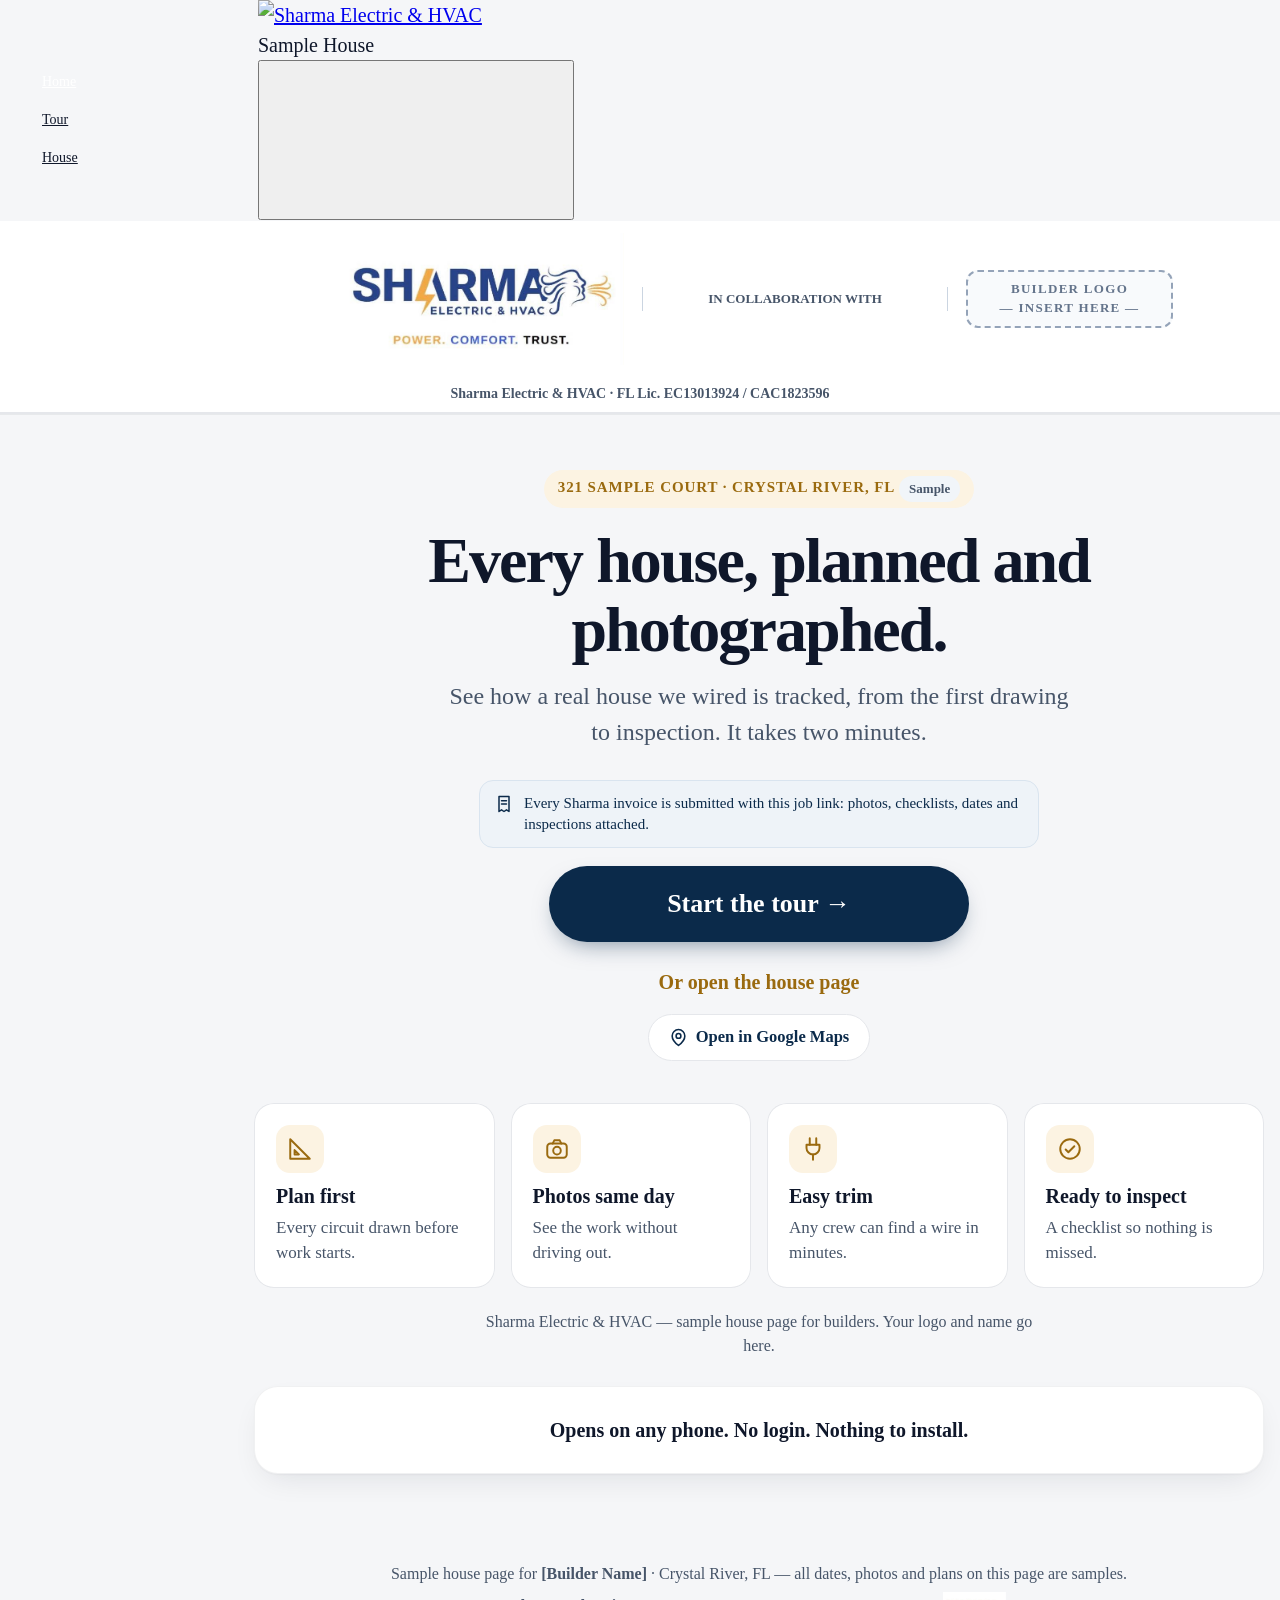
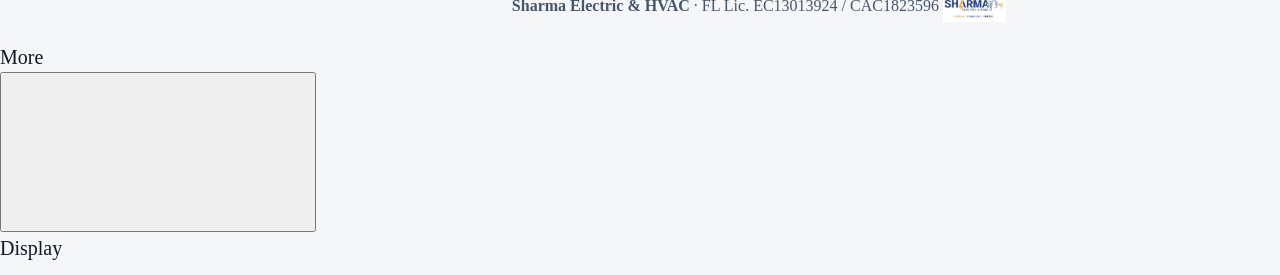
==== commit 3002ee16: "macOS wide-screen look (sidebar + polish, phone unchanged)" ====
--- a/index.html
+++ b/index.html
@@ -244,6 +244,7 @@
 [data-scheme="dark"] .inv{background:#12233F;border-color:#243A5E;color:#DCE6F5}
 [data-scheme="dark"] .builder-slot{background:#1C1C1E;border-color:#48484A;color:#A1A1AA}
 </style>
+<link rel="stylesheet" href="macos.css">
 </head>
 <body class="sk">
 <header class="sk-header"><div class="sk-header__bar">
--- a/macos.css
+++ b/macos.css
@@ -0,0 +1,30 @@
+/* Sharma macOS wide-screen look — Sample House (any-builder template) (2026-11-19, Sanjay's order).
+   Presentation only, viewport >= 960px: the app's existing kit tab bar
+   becomes a left source-list sidebar and the content widens to ~1100px
+   beside it. Below 960px nothing in this file applies — the phone look
+   is unchanged. Colours come from kit variables only, so the Appearance
+   switch (data-scheme="dark") keeps working. No content, data, link or
+   script changes. */
+@media (min-width:960px){
+  :root{--mac-side:238px}
+  /* sidebar: the existing kit tab bar, restyled as a source list */
+  .sk-tabbar{position:fixed;top:var(--sk-header-h,52px);bottom:0;left:0;right:auto;width:var(--mac-side);border-top:0;border-right:.5px solid var(--sk-line);background:var(--sk-surface-2);padding:14px 10px;z-index:39}
+  .sk-tabbar__inner{display:flex;flex-direction:column;gap:2px;max-width:none;margin:0;height:auto}
+  .sk-tab{flex-direction:row;justify-content:flex-start;gap:10px;padding:0 12px;min-height:36px;border-radius:8px;font-size:14px;color:var(--sk-text-2)}
+  [data-scheme="dark"] .sk-tab{color:var(--sk-text-2)}
+  .sk-tab .sk-icon{width:20px;height:20px;flex:0 0 auto}
+  .sk .sk-tab:hover{background:var(--sk-fill-2)}
+  .sk .sk-tab[aria-current="page"],.sk .sk-tab.is-on{background:var(--sk-brand);color:var(--sk-on-brand,#fff)}
+  .sk .sk-tab[aria-current="page"]:hover,.sk .sk-tab.is-on:hover{background:var(--sk-brand)}
+  /* the bottom tab bar is gone on wide screens, so its body padding goes too */
+  body.sk{padding-bottom:0}
+  /* header contents line up with the widened content column */
+  .sk-header__bar{max-width:1100px;margin-left:calc(var(--mac-side) + 20px);margin-right:auto}
+  .sk-row:hover{background:var(--sk-fill-2)}
+  ::selection{background:rgba(38,67,135,.16)}
+  /* content column: beside the sidebar, ~1100px wide */
+  main.wrap{margin-left:var(--mac-side);margin-right:auto;max-width:1100px;padding-bottom:48px}
+  .top .in2{margin-left:var(--mac-side);margin-right:auto;max-width:1100px}
+  .foot{margin-left:var(--mac-side)}
+  .list a:hover{background:var(--sk-fill-2)}
+}
